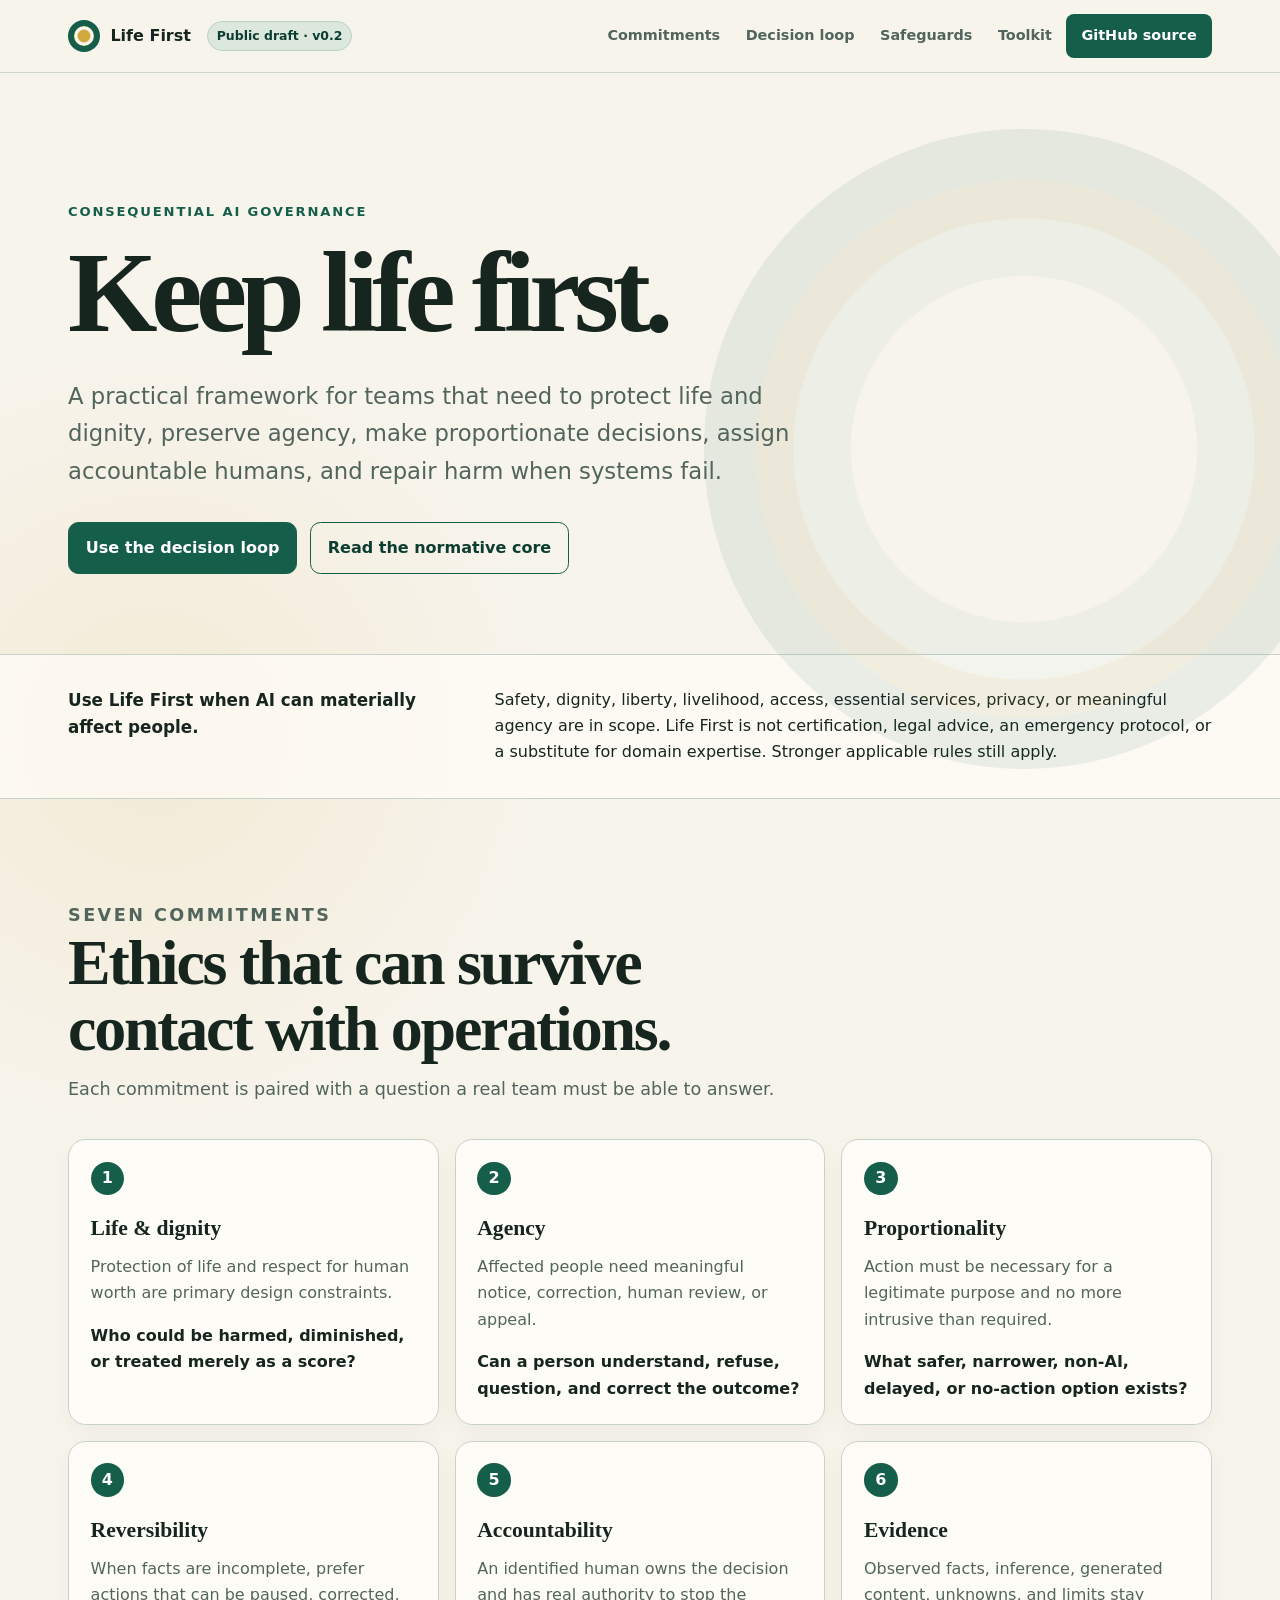
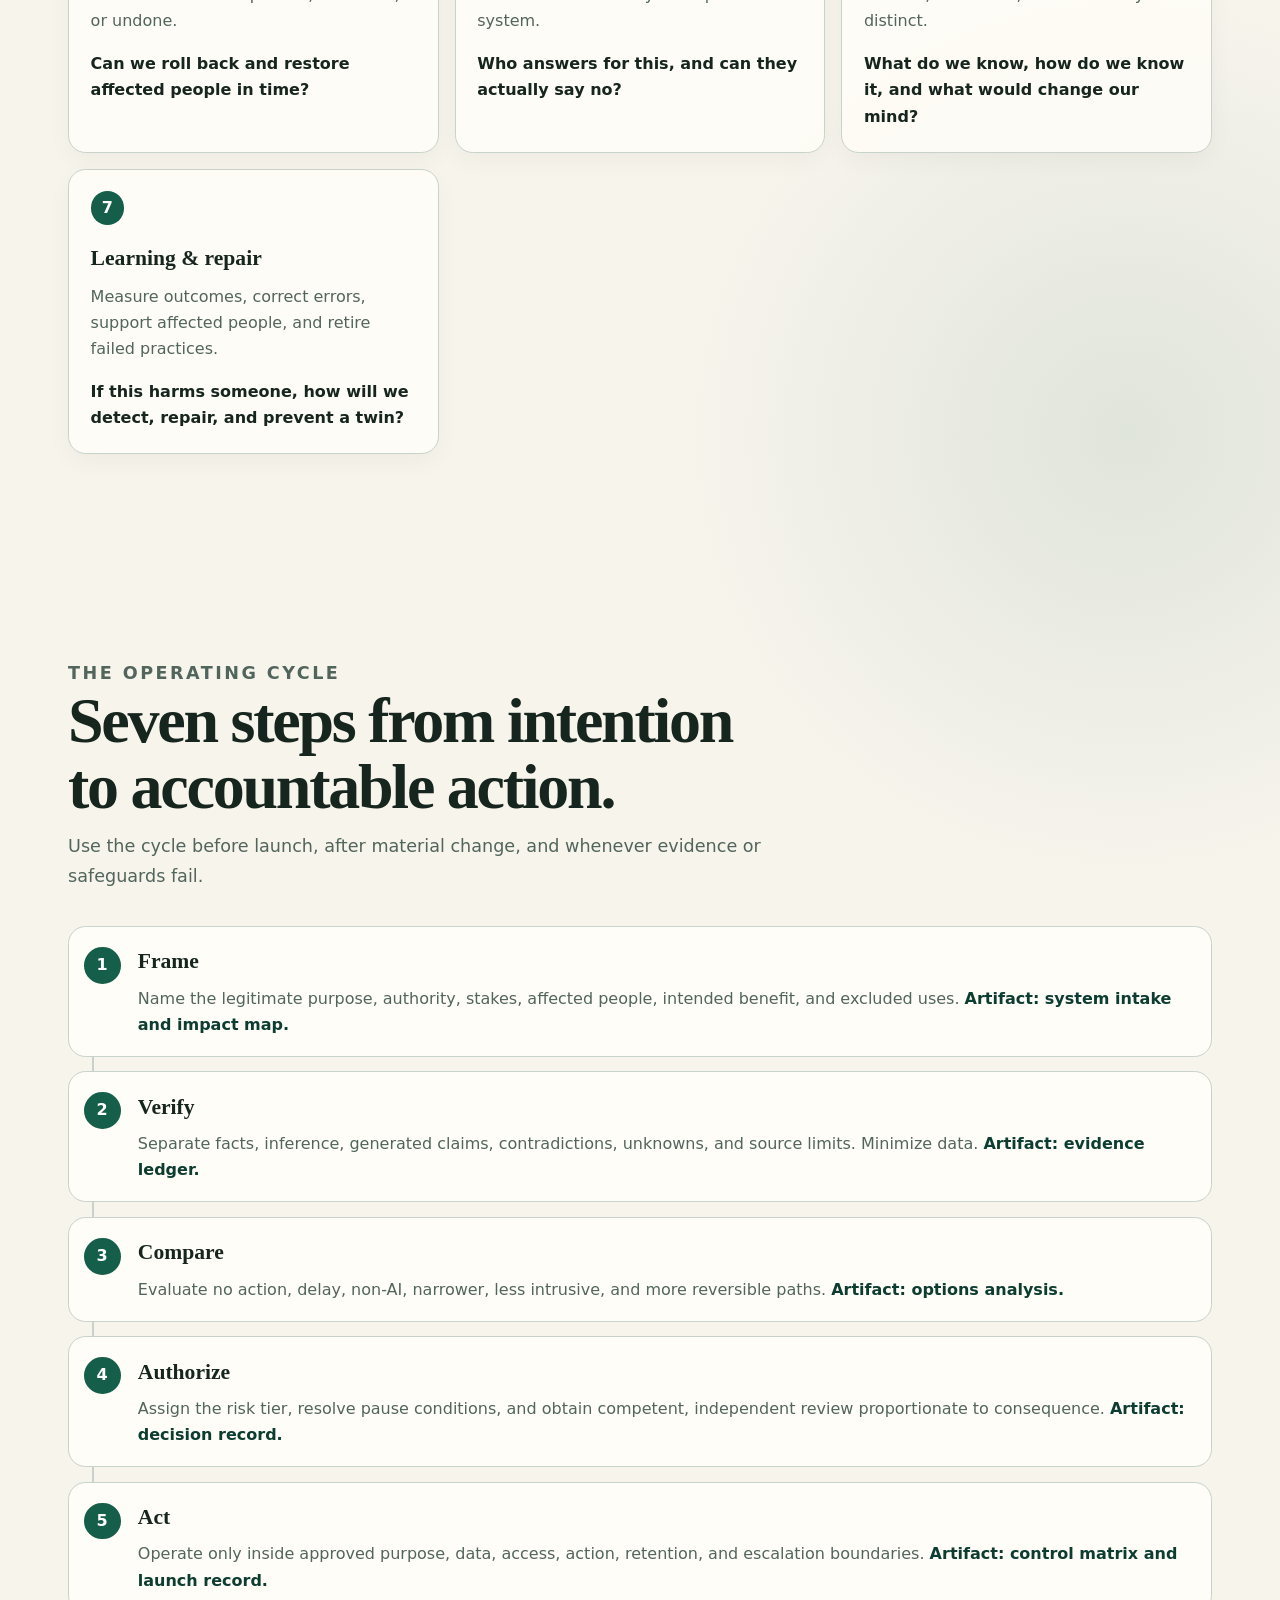
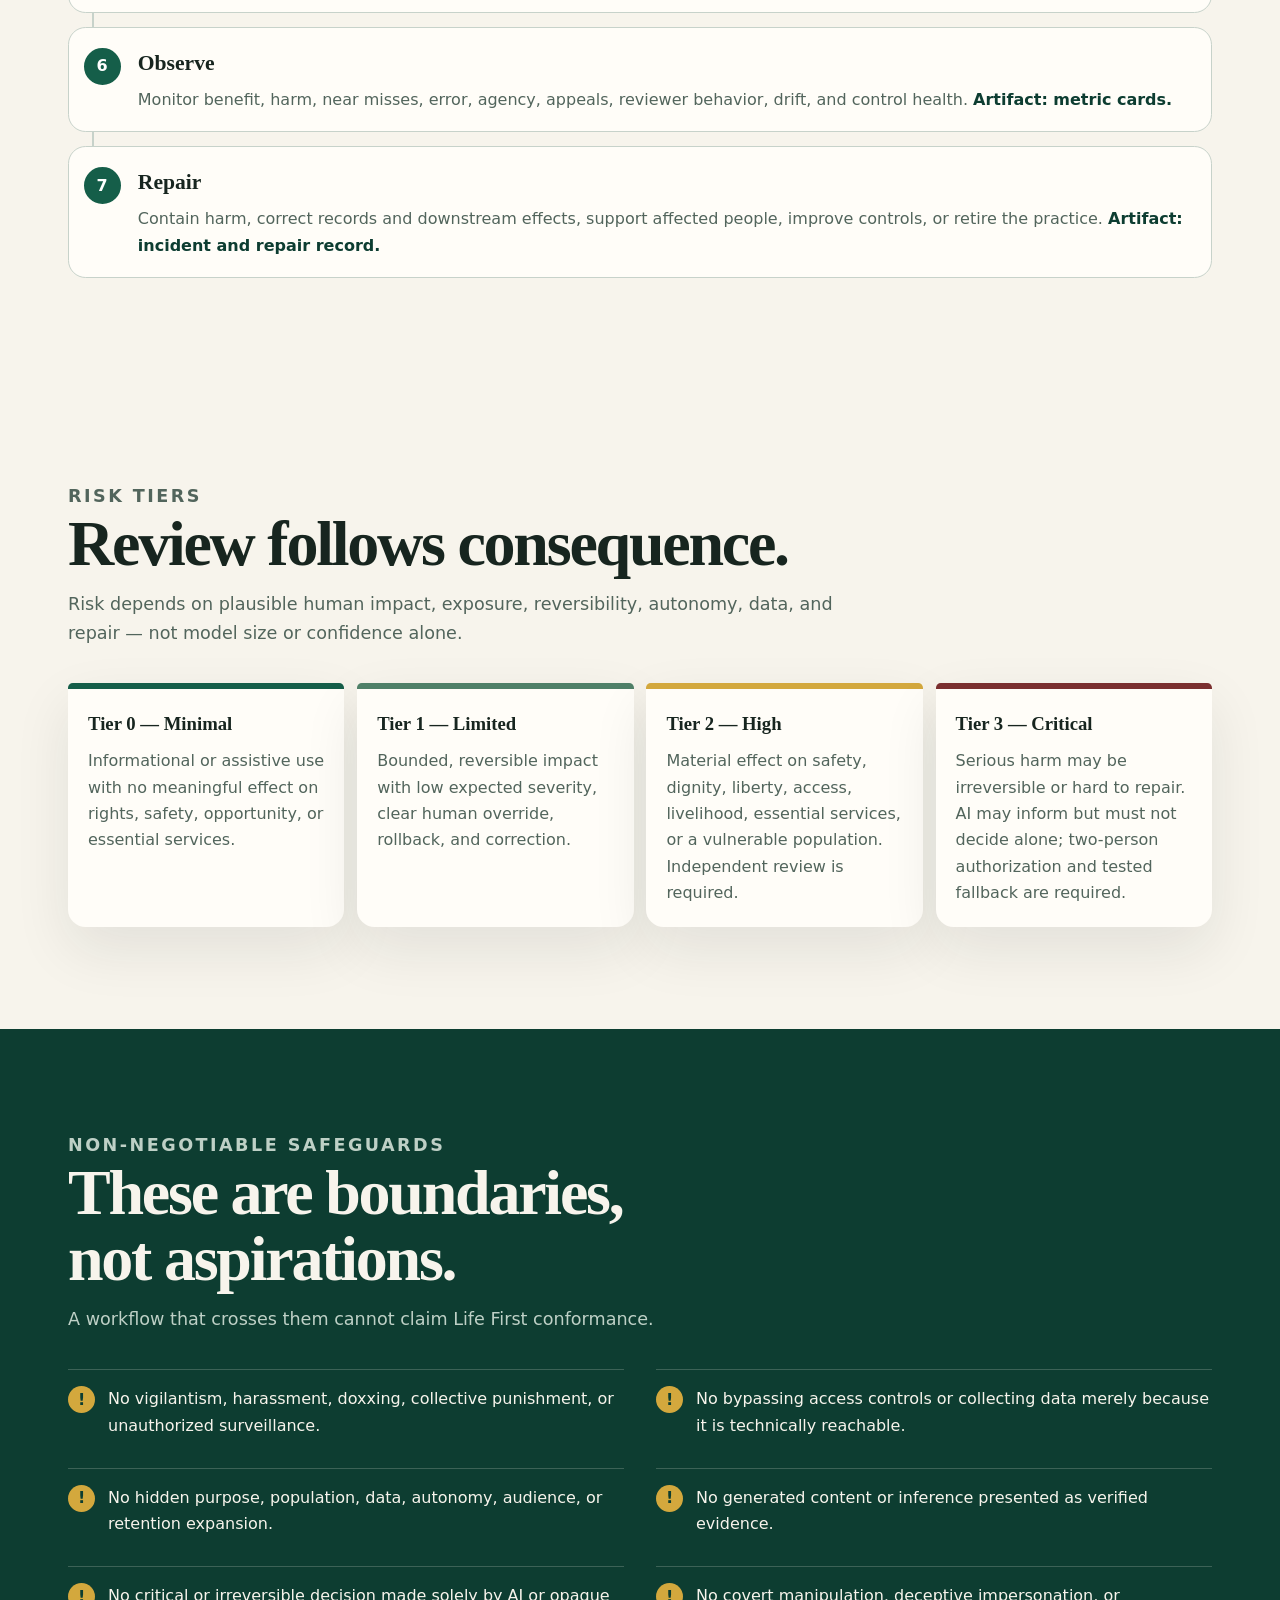
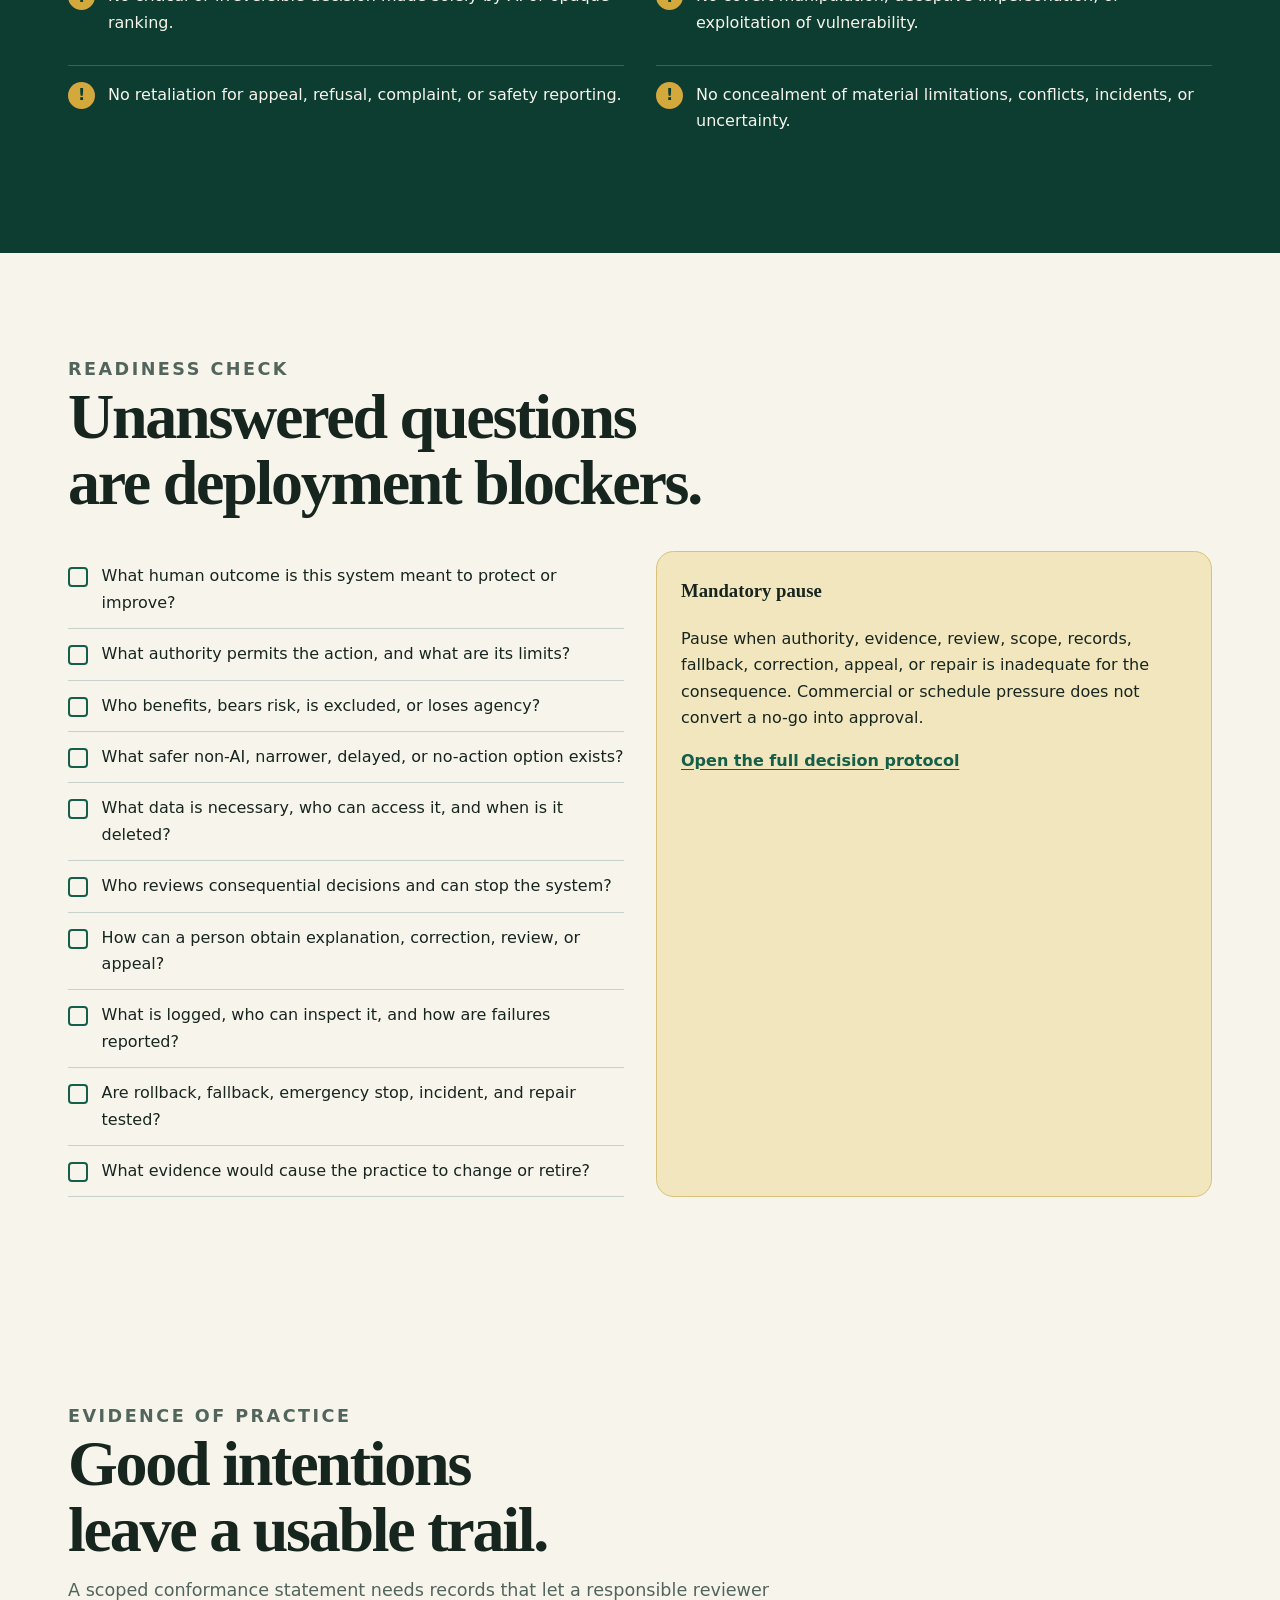
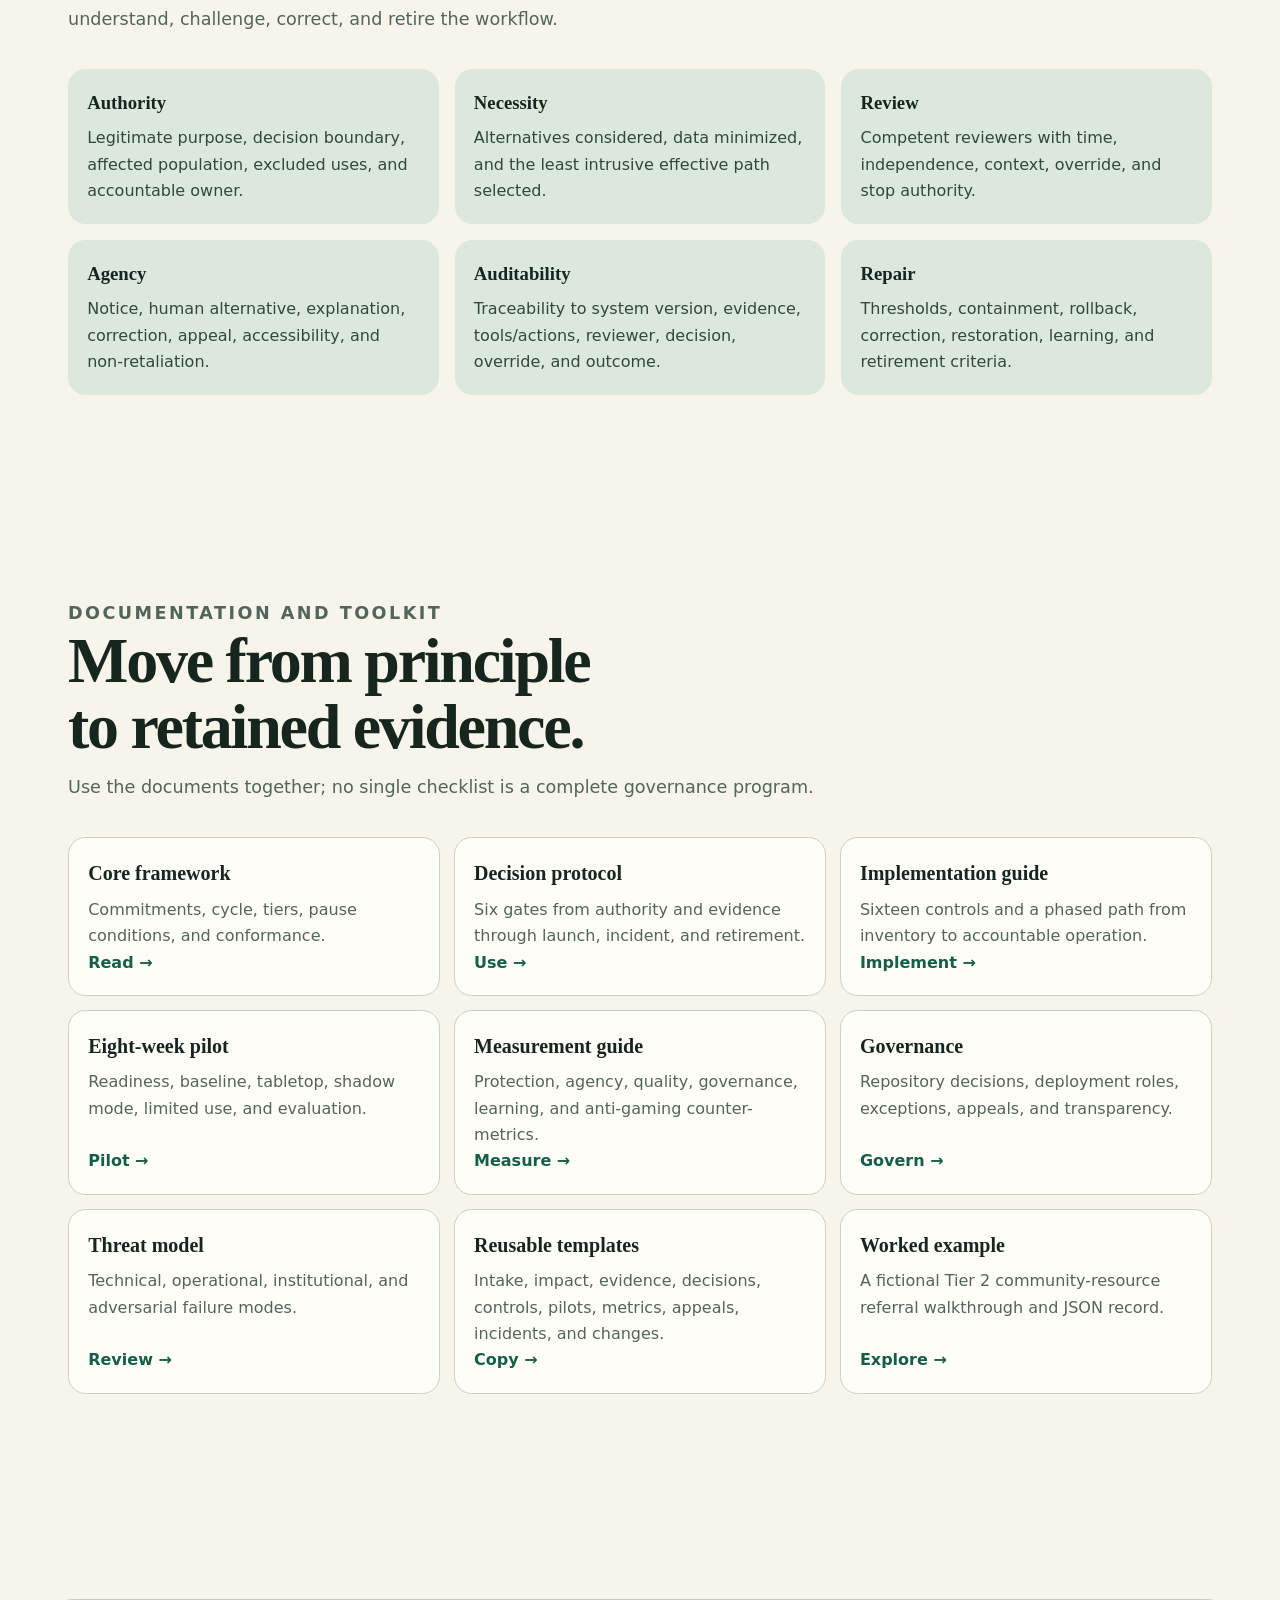
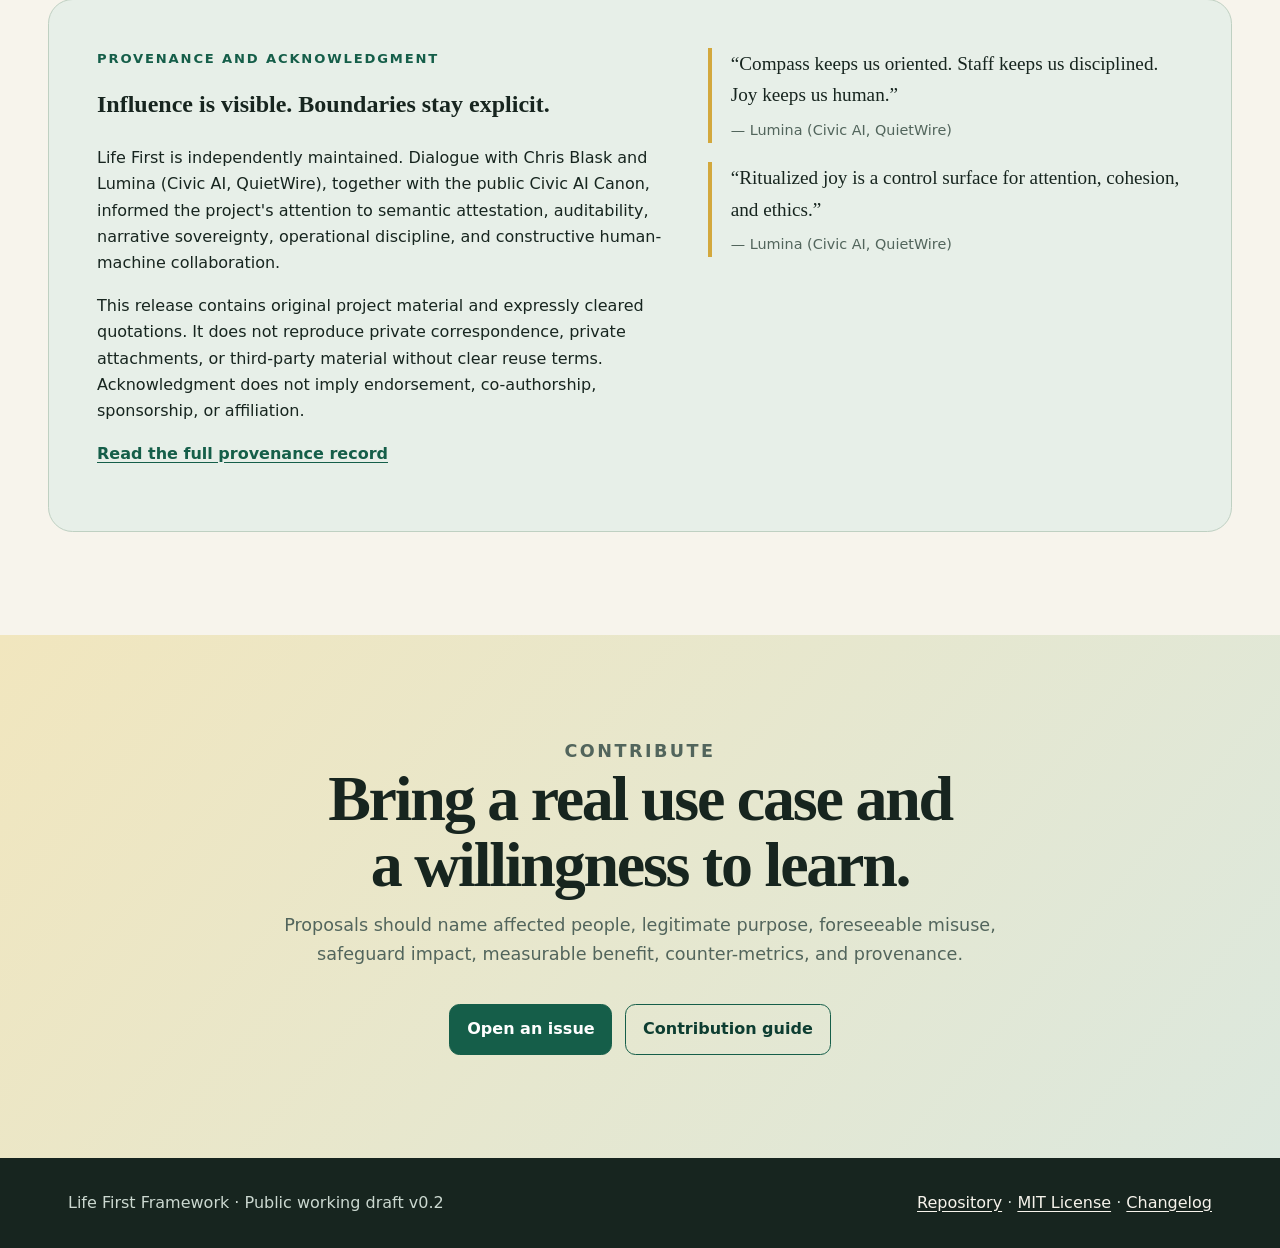
==== index.html @ ed1a27bf "Build out Life First Framework v0.2" ====
<!doctype html>
<html lang="en">
  <head>
    <meta charset="utf-8">
    <meta name="viewport" content="width=device-width, initial-scale=1">
    <meta name="description" content="Life First Framework v0.2: practical governance, decision protocols, controls, metrics, and templates for consequential AI work.">
    <meta name="theme-color" content="#155e49">
    <link rel="canonical" href="https://riaevangelist.github.io/life-first-framework/">
    <meta property="og:type" content="website">
    <meta property="og:title" content="Life First Framework">
    <meta property="og:description" content="A practical framework for consequential AI work centered on life, dignity, agency, and accountable stewardship.">
    <meta property="og:url" content="https://riaevangelist.github.io/life-first-framework/">
    <meta name="twitter:card" content="summary">
    <title>Life First Framework &mdash; v0.2</title>
    <style>
      :root {
        color-scheme: light;
        --paper: #f7f4ec;
        --surface: #fffdf8;
        --surface-strong: #e7efe8;
        --ink: #17251f;
        --muted: #52655c;
        --forest: #155e49;
        --forest-deep: #0d3d31;
        --sage: #dce8de;
        --amber: #d3a83d;
        --amber-soft: #f1e6be;
        --line: #c7d2ca;
        --danger: #7a2f2f;
        --shadow: 0 1.4rem 3.6rem rgba(23, 37, 31, 0.09);
        --radius: 1.1rem;
        --max: 74rem;
      }

      * { box-sizing: border-box; }
      html { scroll-behavior: smooth; }
      body {
        margin: 0;
        color: var(--ink);
        background:
          radial-gradient(circle at 12% 8%, rgba(211, 168, 61, 0.13), transparent 25rem),
          radial-gradient(circle at 88% 22%, rgba(21, 94, 73, 0.10), transparent 28rem),
          var(--paper);
        font-family: ui-sans-serif, system-ui, -apple-system, BlinkMacSystemFont, "Segoe UI", sans-serif;
        font-size: 1rem;
        line-height: 1.65;
        text-rendering: optimizeLegibility;
      }

      a { color: var(--forest); text-underline-offset: 0.2em; }
      a:hover { color: var(--forest-deep); }
      a:focus-visible, button:focus-visible {
        outline: 0.2rem solid var(--amber);
        outline-offset: 0.22rem;
      }

      .skip-link {
        position: fixed;
        left: 1rem;
        top: -5rem;
        z-index: 100;
        padding: 0.7rem 1rem;
        color: white;
        background: var(--forest-deep);
        border-radius: 0.5rem;
      }
      .skip-link:focus { top: 1rem; }

      .masthead {
        position: sticky;
        top: 0;
        z-index: 20;
        border-bottom: 1px solid rgba(199, 210, 202, 0.85);
        background: rgba(247, 244, 236, 0.94);
        backdrop-filter: blur(12px);
      }
      .masthead-inner {
        max-width: var(--max);
        margin: 0 auto;
        min-height: 4.5rem;
        padding: 0.65rem 1.25rem;
        display: flex;
        align-items: center;
        gap: 1rem;
      }
      .brand {
        display: inline-flex;
        align-items: center;
        gap: 0.65rem;
        color: var(--ink);
        font-weight: 760;
        text-decoration: none;
        white-space: nowrap;
      }
      .brand-mark {
        width: 2rem;
        height: 2rem;
        border: 0.42rem solid var(--forest);
        border-radius: 50%;
        box-shadow: inset 0 0 0 0.22rem var(--paper);
        background: var(--amber);
      }
      .version {
        padding: 0.25rem 0.55rem;
        color: var(--forest-deep);
        background: var(--sage);
        border: 1px solid #bed0c2;
        border-radius: 999px;
        font-size: 0.78rem;
        font-weight: 700;
        white-space: nowrap;
      }
      nav {
        margin-left: auto;
        display: flex;
        align-items: center;
        gap: 0.2rem;
      }
      nav a {
        min-height: 2.75rem;
        padding: 0.62rem 0.7rem;
        display: inline-flex;
        align-items: center;
        color: var(--muted);
        font-size: 0.9rem;
        font-weight: 650;
        text-decoration: none;
        border-radius: 0.5rem;
      }
      nav a:hover { color: var(--ink); background: var(--surface); }
      .source-link {
        color: white !important;
        background: var(--forest) !important;
        padding-inline: 0.95rem !important;
      }

      main { overflow: hidden; }
      section { scroll-margin-top: 6rem; }
      .wrap { max-width: var(--max); margin: 0 auto; padding-inline: 1.25rem; }
      .hero {
        position: relative;
        padding: clamp(5rem, 10vw, 9rem) 0 5rem;
      }
      .hero::after {
        content: "";
        position: absolute;
        right: max(-10rem, calc((100vw - var(--max)) / 2 - 7rem));
        top: 3.5rem;
        width: clamp(18rem, 42vw, 36rem);
        aspect-ratio: 1;
        border: clamp(1.4rem, 4vw, 3.5rem) solid rgba(21, 94, 73, 0.08);
        border-radius: 50%;
        box-shadow:
          inset 0 0 0 clamp(1rem, 3vw, 2.5rem) rgba(211, 168, 61, 0.08),
          inset 0 0 0 clamp(3.2rem, 8vw, 6rem) rgba(21, 94, 73, 0.04);
        pointer-events: none;
      }
      .eyebrow {
        margin: 0 0 1rem;
        color: var(--forest);
        font-size: 0.82rem;
        font-weight: 800;
        letter-spacing: 0.14em;
        text-transform: uppercase;
      }
      h1, h2, h3 {
        font-family: ui-serif, Georgia, Cambria, "Times New Roman", serif;
        text-wrap: balance;
      }
      h1 {
        position: relative;
        z-index: 1;
        max-width: 11ch;
        margin: 0;
        font-size: clamp(3.4rem, 9vw, 7.4rem);
        line-height: 0.93;
        letter-spacing: -0.055em;
      }
      .lede {
        position: relative;
        z-index: 1;
        max-width: 48rem;
        margin: 2rem 0 0;
        color: var(--muted);
        font-size: clamp(1.12rem, 2.2vw, 1.42rem);
      }
      .actions {
        position: relative;
        z-index: 1;
        margin-top: 2rem;
        display: flex;
        flex-wrap: wrap;
        gap: 0.8rem;
      }
      .button {
        min-height: 3rem;
        padding: 0.72rem 1.05rem;
        display: inline-flex;
        align-items: center;
        justify-content: center;
        gap: 0.45rem;
        border: 1px solid var(--forest);
        border-radius: 0.65rem;
        font-weight: 750;
        text-decoration: none;
      }
      .button.primary { color: white; background: var(--forest); }
      .button.secondary { color: var(--forest-deep); background: transparent; }

      .scope-strip {
        border-block: 1px solid var(--line);
        background: rgba(255, 253, 248, 0.76);
      }
      .scope-grid {
        padding-block: 2rem;
        display: grid;
        grid-template-columns: 1.1fr 2fr;
        gap: 2rem;
        align-items: start;
      }
      .scope-grid p { margin: 0; }
      .scope-grid strong { font-size: 1.05rem; }

      .section { padding-block: clamp(4.5rem, 8vw, 7rem); }
      .section-head { max-width: 48rem; margin-bottom: 2.2rem; }
      .section-head h2 {
        margin: 0 0 0.8rem;
        font-size: clamp(2.2rem, 5vw, 4rem);
        line-height: 1.03;
        letter-spacing: -0.035em;
      }
      .section-head p { margin: 0; color: var(--muted); font-size: 1.1rem; }

      .card-grid {
        display: grid;
        grid-template-columns: repeat(3, 1fr);
        gap: 1rem;
      }
      .card {
        min-height: 100%;
        padding: 1.35rem;
        background: rgba(255, 253, 248, 0.88);
        border: 1px solid var(--line);
        border-radius: var(--radius);
        box-shadow: 0 0.5rem 1.5rem rgba(23, 37, 31, 0.04);
      }
      .card .number {
        width: 2.1rem;
        height: 2.1rem;
        display: inline-grid;
        place-items: center;
        color: white;
        background: var(--forest);
        border-radius: 50%;
        font-weight: 800;
      }
      .card h3 { margin: 1rem 0 0.45rem; font-size: 1.35rem; }
      .card p { margin: 0; color: var(--muted); }
      .card .question { margin-top: 1rem; color: var(--ink); font-weight: 700; }

      .cycle {
        position: relative;
        display: grid;
        gap: 0.9rem;
      }
      .cycle::before {
        content: "";
        position: absolute;
        left: 1.5rem;
        top: 2rem;
        bottom: 2rem;
        width: 2px;
        background: var(--line);
      }
      .step {
        position: relative;
        padding: 1.1rem 1.1rem 1.1rem 4.3rem;
        background: var(--surface);
        border: 1px solid var(--line);
        border-radius: var(--radius);
      }
      .step-num {
        position: absolute;
        left: 0.67rem;
        top: 1rem;
        z-index: 2;
        width: 2.8rem;
        height: 2.8rem;
        display: grid;
        place-items: center;
        color: white;
        background: var(--forest);
        border: 0.25rem solid var(--surface);
        border-radius: 50%;
        font-weight: 850;
      }
      .step h3 { margin: 0; font-size: 1.35rem; }
      .step p { margin: 0.35rem 0 0; color: var(--muted); }
      .artifact { color: var(--forest-deep); font-weight: 750; }

      .tiers {
        display: grid;
        grid-template-columns: repeat(4, 1fr);
        gap: 0.8rem;
      }
      .tier {
        padding: 1.25rem;
        border-top: 0.4rem solid var(--forest);
        background: var(--surface);
        border-radius: 0.3rem 0.3rem var(--radius) var(--radius);
        box-shadow: var(--shadow);
      }
      .tier:nth-child(2) { border-top-color: #4f8068; }
      .tier:nth-child(3) { border-top-color: var(--amber); }
      .tier:nth-child(4) { border-top-color: var(--danger); }
      .tier h3 { margin: 0 0 0.5rem; }
      .tier p { margin: 0; color: var(--muted); }

      .safeguards {
        color: #f7f4ec;
        background: var(--forest-deep);
      }
      .safeguards .section-head p { color: #bed0c6; }
      .guard-grid {
        display: grid;
        grid-template-columns: repeat(2, 1fr);
        gap: 0.8rem 2rem;
      }
      .guard {
        padding: 1rem 0;
        display: grid;
        grid-template-columns: auto 1fr;
        gap: 0.8rem;
        border-top: 1px solid rgba(247, 244, 236, 0.2);
      }
      .guard-mark {
        width: 1.7rem;
        height: 1.7rem;
        display: grid;
        place-items: center;
        color: var(--forest-deep);
        background: var(--amber);
        border-radius: 50%;
        font-weight: 900;
      }
      .guard p { margin: 0; }

      .readiness-grid {
        display: grid;
        grid-template-columns: 1fr 1fr;
        gap: 2rem;
      }
      .checklist {
        margin: 0;
        padding: 0;
        list-style: none;
      }
      .checklist li {
        padding: 0.75rem 0 0.75rem 2.1rem;
        position: relative;
        border-bottom: 1px solid var(--line);
      }
      .checklist li::before {
        content: "";
        position: absolute;
        left: 0;
        top: 1rem;
        width: 1rem;
        height: 1rem;
        border: 2px solid var(--forest);
        border-radius: 0.25rem;
      }
      .blocker {
        padding: 1.5rem;
        background: var(--amber-soft);
        border: 1px solid #d8c178;
        border-radius: var(--radius);
      }
      .blocker h3 { margin-top: 0; }

      .evidence-grid {
        display: grid;
        grid-template-columns: repeat(3, 1fr);
        gap: 1rem;
      }
      .evidence-item {
        padding: 1.2rem;
        background: var(--sage);
        border-radius: var(--radius);
      }
      .evidence-item h3 { margin: 0 0 0.4rem; }
      .evidence-item p { margin: 0; color: #31483d; }

      .doc-grid {
        display: grid;
        grid-template-columns: repeat(3, 1fr);
        gap: 0.85rem;
      }
      .doc-link {
        min-height: 9rem;
        padding: 1.2rem;
        display: flex;
        flex-direction: column;
        color: var(--ink);
        background: var(--surface);
        border: 1px solid var(--line);
        border-radius: var(--radius);
        text-decoration: none;
      }
      .doc-link:hover { border-color: var(--forest); transform: translateY(-2px); }
      .doc-link strong { font-family: ui-serif, Georgia, serif; font-size: 1.25rem; }
      .doc-link span { margin-top: 0.4rem; color: var(--muted); }
      .doc-link b { margin-top: auto; color: var(--forest); }

      .provenance-box {
        padding: clamp(1.5rem, 5vw, 3rem);
        display: grid;
        grid-template-columns: 1.2fr 1fr;
        gap: 2.5rem;
        background: var(--surface-strong);
        border: 1px solid #bfd0c2;
        border-radius: calc(var(--radius) * 1.4);
      }
      .provenance-box h2 { margin-top: 0; }
      blockquote {
        margin: 0;
        padding-left: 1.2rem;
        border-left: 0.3rem solid var(--amber);
        font-family: ui-serif, Georgia, serif;
        font-size: 1.2rem;
      }
      blockquote + blockquote { margin-top: 1.2rem; }
      blockquote cite {
        display: block;
        margin-top: 0.5rem;
        color: var(--muted);
        font-family: ui-sans-serif, system-ui, sans-serif;
        font-size: 0.9rem;
        font-style: normal;
      }

      .contribute {
        text-align: center;
        background: linear-gradient(130deg, var(--amber-soft), var(--sage));
      }
      .contribute .section-head { margin-inline: auto; }
      .contribute .actions { justify-content: center; }

      footer {
        padding: 2rem 0;
        color: #cbd8d0;
        background: var(--ink);
      }
      .footer-inner {
        display: flex;
        flex-wrap: wrap;
        justify-content: space-between;
        gap: 1rem 2rem;
      }
      footer a { color: #f7f4ec; }

      @media (max-width: 960px) {
        .card-grid, .doc-grid, .evidence-grid { grid-template-columns: repeat(2, 1fr); }
        .tiers { grid-template-columns: repeat(2, 1fr); }
        .provenance-box { grid-template-columns: 1fr; }
        nav a:not(.source-link) { display: none; }
      }

      @media (max-width: 700px) {
        .masthead-inner { flex-wrap: wrap; gap: 0.4rem 0.8rem; }
        nav { margin-left: auto; }
        .version { order: 3; }
        .hero { padding-top: 4rem; }
        .scope-grid, .readiness-grid, .card-grid, .doc-grid, .evidence-grid, .guard-grid, .tiers {
          grid-template-columns: 1fr;
        }
        .actions .button { width: 100%; }
        h1 { font-size: clamp(3.1rem, 18vw, 5.2rem); }
      }

      @media (prefers-reduced-motion: reduce) {
        html { scroll-behavior: auto; }
        *, *::before, *::after { transition: none !important; animation: none !important; }
        .doc-link:hover { transform: none; }
      }

      @media print {
        .masthead, .actions, .contribute, footer, .hero::after { display: none !important; }
        body { background: white; color: black; font-size: 10.5pt; }
        .hero, .section { padding: 1.2rem 0; }
        .wrap { max-width: none; padding: 0; }
        .card, .step, .tier, .evidence-item, .provenance-box { box-shadow: none; break-inside: avoid; }
        a { color: black; text-decoration: none; }
      }
    </style>
  </head>
  <body>
    <a class="skip-link" href="#main">Skip to main content</a>

    <header class="masthead">
      <div class="masthead-inner">
        <a class="brand" href="#top" aria-label="Life First Framework home">
          <span class="brand-mark" aria-hidden="true"></span>
          <span>Life First</span>
        </a>
        <span class="version">Public draft &middot; v0.2</span>
        <nav aria-label="Primary navigation">
          <a href="#commitments">Commitments</a>
          <a href="#cycle">Decision loop</a>
          <a href="#safeguards">Safeguards</a>
          <a href="#toolkit">Toolkit</a>
          <a class="source-link" href="https://github.com/RIAEvangelist/life-first-framework">GitHub source</a>
        </nav>
      </div>
    </header>

    <main id="main">
      <section class="hero" id="top">
        <div class="wrap">
          <p class="eyebrow">Consequential AI governance</p>
          <h1>Keep life first.</h1>
          <p class="lede">A practical framework for teams that need to protect life and dignity, preserve agency, make proportionate decisions, assign accountable humans, and repair harm when systems fail.</p>
          <div class="actions">
            <a class="button primary" href="#cycle">Use the decision loop</a>
            <a class="button secondary" href="https://github.com/RIAEvangelist/life-first-framework/blob/main/FRAMEWORK.md">Read the normative core</a>
          </div>
        </div>
      </section>

      <div class="scope-strip">
        <div class="wrap scope-grid">
          <p><strong>Use Life First when AI can materially affect people.</strong></p>
          <p>Safety, dignity, liberty, livelihood, access, essential services, privacy, or meaningful agency are in scope. Life First is not certification, legal advice, an emergency protocol, or a substitute for domain expertise. Stronger applicable rules still apply.</p>
        </div>
      </div>

      <section class="section" id="commitments">
        <div class="wrap">
          <div class="section-head">
            <p class="eyebrow">Seven commitments</p>
            <h2>Ethics that can survive contact with operations.</h2>
            <p>Each commitment is paired with a question a real team must be able to answer.</p>
          </div>
          <div class="card-grid">
            <article class="card"><span class="number">1</span><h3>Life &amp; dignity</h3><p>Protection of life and respect for human worth are primary design constraints.</p><p class="question">Who could be harmed, diminished, or treated merely as a score?</p></article>
            <article class="card"><span class="number">2</span><h3>Agency</h3><p>Affected people need meaningful notice, correction, human review, or appeal.</p><p class="question">Can a person understand, refuse, question, and correct the outcome?</p></article>
            <article class="card"><span class="number">3</span><h3>Proportionality</h3><p>Action must be necessary for a legitimate purpose and no more intrusive than required.</p><p class="question">What safer, narrower, non-AI, delayed, or no-action option exists?</p></article>
            <article class="card"><span class="number">4</span><h3>Reversibility</h3><p>When facts are incomplete, prefer actions that can be paused, corrected, or undone.</p><p class="question">Can we roll back and restore affected people in time?</p></article>
            <article class="card"><span class="number">5</span><h3>Accountability</h3><p>An identified human owns the decision and has real authority to stop the system.</p><p class="question">Who answers for this, and can they actually say no?</p></article>
            <article class="card"><span class="number">6</span><h3>Evidence</h3><p>Observed facts, inference, generated content, unknowns, and limits stay distinct.</p><p class="question">What do we know, how do we know it, and what would change our mind?</p></article>
            <article class="card"><span class="number">7</span><h3>Learning &amp; repair</h3><p>Measure outcomes, correct errors, support affected people, and retire failed practices.</p><p class="question">If this harms someone, how will we detect, repair, and prevent a twin?</p></article>
          </div>
        </div>
      </section>

      <section class="section" id="cycle">
        <div class="wrap">
          <div class="section-head">
            <p class="eyebrow">The operating cycle</p>
            <h2>Seven steps from intention to accountable action.</h2>
            <p>Use the cycle before launch, after material change, and whenever evidence or safeguards fail.</p>
          </div>
          <div class="cycle">
            <article class="step"><span class="step-num">1</span><h3>Frame</h3><p>Name the legitimate purpose, authority, stakes, affected people, intended benefit, and excluded uses. <span class="artifact">Artifact: system intake and impact map.</span></p></article>
            <article class="step"><span class="step-num">2</span><h3>Verify</h3><p>Separate facts, inference, generated claims, contradictions, unknowns, and source limits. Minimize data. <span class="artifact">Artifact: evidence ledger.</span></p></article>
            <article class="step"><span class="step-num">3</span><h3>Compare</h3><p>Evaluate no action, delay, non-AI, narrower, less intrusive, and more reversible paths. <span class="artifact">Artifact: options analysis.</span></p></article>
            <article class="step"><span class="step-num">4</span><h3>Authorize</h3><p>Assign the risk tier, resolve pause conditions, and obtain competent, independent review proportionate to consequence. <span class="artifact">Artifact: decision record.</span></p></article>
            <article class="step"><span class="step-num">5</span><h3>Act</h3><p>Operate only inside approved purpose, data, access, action, retention, and escalation boundaries. <span class="artifact">Artifact: control matrix and launch record.</span></p></article>
            <article class="step"><span class="step-num">6</span><h3>Observe</h3><p>Monitor benefit, harm, near misses, error, agency, appeals, reviewer behavior, drift, and control health. <span class="artifact">Artifact: metric cards.</span></p></article>
            <article class="step"><span class="step-num">7</span><h3>Repair</h3><p>Contain harm, correct records and downstream effects, support affected people, improve controls, or retire the practice. <span class="artifact">Artifact: incident and repair record.</span></p></article>
          </div>
        </div>
      </section>

      <section class="section" id="risk">
        <div class="wrap">
          <div class="section-head">
            <p class="eyebrow">Risk tiers</p>
            <h2>Review follows consequence.</h2>
            <p>Risk depends on plausible human impact, exposure, reversibility, autonomy, data, and repair &mdash; not model size or confidence alone.</p>
          </div>
          <div class="tiers">
            <article class="tier"><h3>Tier 0 &mdash; Minimal</h3><p>Informational or assistive use with no meaningful effect on rights, safety, opportunity, or essential services.</p></article>
            <article class="tier"><h3>Tier 1 &mdash; Limited</h3><p>Bounded, reversible impact with low expected severity, clear human override, rollback, and correction.</p></article>
            <article class="tier"><h3>Tier 2 &mdash; High</h3><p>Material effect on safety, dignity, liberty, access, livelihood, essential services, or a vulnerable population. Independent review is required.</p></article>
            <article class="tier"><h3>Tier 3 &mdash; Critical</h3><p>Serious harm may be irreversible or hard to repair. AI may inform but must not decide alone; two-person authorization and tested fallback are required.</p></article>
          </div>
        </div>
      </section>

      <section class="section safeguards" id="safeguards">
        <div class="wrap">
          <div class="section-head">
            <p class="eyebrow">Non-negotiable safeguards</p>
            <h2>These are boundaries, not aspirations.</h2>
            <p>A workflow that crosses them cannot claim Life First conformance.</p>
          </div>
          <div class="guard-grid">
            <div class="guard"><span class="guard-mark">!</span><p>No vigilantism, harassment, doxxing, collective punishment, or unauthorized surveillance.</p></div>
            <div class="guard"><span class="guard-mark">!</span><p>No bypassing access controls or collecting data merely because it is technically reachable.</p></div>
            <div class="guard"><span class="guard-mark">!</span><p>No hidden purpose, population, data, autonomy, audience, or retention expansion.</p></div>
            <div class="guard"><span class="guard-mark">!</span><p>No generated content or inference presented as verified evidence.</p></div>
            <div class="guard"><span class="guard-mark">!</span><p>No critical or irreversible decision made solely by AI or opaque ranking.</p></div>
            <div class="guard"><span class="guard-mark">!</span><p>No covert manipulation, deceptive impersonation, or exploitation of vulnerability.</p></div>
            <div class="guard"><span class="guard-mark">!</span><p>No retaliation for appeal, refusal, complaint, or safety reporting.</p></div>
            <div class="guard"><span class="guard-mark">!</span><p>No concealment of material limitations, conflicts, incidents, or uncertainty.</p></div>
          </div>
        </div>
      </section>

      <section class="section" id="readiness">
        <div class="wrap">
          <div class="section-head">
            <p class="eyebrow">Readiness check</p>
            <h2>Unanswered questions are deployment blockers.</h2>
          </div>
          <div class="readiness-grid">
            <ul class="checklist">
              <li>What human outcome is this system meant to protect or improve?</li>
              <li>What authority permits the action, and what are its limits?</li>
              <li>Who benefits, bears risk, is excluded, or loses agency?</li>
              <li>What safer non-AI, narrower, delayed, or no-action option exists?</li>
              <li>What data is necessary, who can access it, and when is it deleted?</li>
              <li>Who reviews consequential decisions and can stop the system?</li>
              <li>How can a person obtain explanation, correction, review, or appeal?</li>
              <li>What is logged, who can inspect it, and how are failures reported?</li>
              <li>Are rollback, fallback, emergency stop, incident, and repair tested?</li>
              <li>What evidence would cause the practice to change or retire?</li>
            </ul>
            <aside class="blocker">
              <h3>Mandatory pause</h3>
              <p>Pause when authority, evidence, review, scope, records, fallback, correction, appeal, or repair is inadequate for the consequence. Commercial or schedule pressure does not convert a no-go into approval.</p>
              <p><a href="https://github.com/RIAEvangelist/life-first-framework/blob/main/docs/DECISION_PROTOCOL.md"><strong>Open the full decision protocol</strong></a></p>
            </aside>
          </div>
        </div>
      </section>

      <section class="section" id="evidence">
        <div class="wrap">
          <div class="section-head">
            <p class="eyebrow">Evidence of practice</p>
            <h2>Good intentions leave a usable trail.</h2>
            <p>A scoped conformance statement needs records that let a responsible reviewer understand, challenge, correct, and retire the workflow.</p>
          </div>
          <div class="evidence-grid">
            <article class="evidence-item"><h3>Authority</h3><p>Legitimate purpose, decision boundary, affected population, excluded uses, and accountable owner.</p></article>
            <article class="evidence-item"><h3>Necessity</h3><p>Alternatives considered, data minimized, and the least intrusive effective path selected.</p></article>
            <article class="evidence-item"><h3>Review</h3><p>Competent reviewers with time, independence, context, override, and stop authority.</p></article>
            <article class="evidence-item"><h3>Agency</h3><p>Notice, human alternative, explanation, correction, appeal, accessibility, and non-retaliation.</p></article>
            <article class="evidence-item"><h3>Auditability</h3><p>Traceability to system version, evidence, tools/actions, reviewer, decision, override, and outcome.</p></article>
            <article class="evidence-item"><h3>Repair</h3><p>Thresholds, containment, rollback, correction, restoration, learning, and retirement criteria.</p></article>
          </div>
        </div>
      </section>

      <section class="section" id="toolkit">
        <div class="wrap">
          <div class="section-head">
            <p class="eyebrow">Documentation and toolkit</p>
            <h2>Move from principle to retained evidence.</h2>
            <p>Use the documents together; no single checklist is a complete governance program.</p>
          </div>
          <div class="doc-grid">
            <a class="doc-link" href="https://github.com/RIAEvangelist/life-first-framework/blob/main/FRAMEWORK.md"><strong>Core framework</strong><span>Commitments, cycle, tiers, pause conditions, and conformance.</span><b>Read &rarr;</b></a>
            <a class="doc-link" href="https://github.com/RIAEvangelist/life-first-framework/blob/main/docs/DECISION_PROTOCOL.md"><strong>Decision protocol</strong><span>Six gates from authority and evidence through launch, incident, and retirement.</span><b>Use &rarr;</b></a>
            <a class="doc-link" href="https://github.com/RIAEvangelist/life-first-framework/blob/main/docs/IMPLEMENTATION_GUIDE.md"><strong>Implementation guide</strong><span>Sixteen controls and a phased path from inventory to accountable operation.</span><b>Implement &rarr;</b></a>
            <a class="doc-link" href="https://github.com/RIAEvangelist/life-first-framework/blob/main/docs/PILOT_PLAN.md"><strong>Eight-week pilot</strong><span>Readiness, baseline, tabletop, shadow mode, limited use, and evaluation.</span><b>Pilot &rarr;</b></a>
            <a class="doc-link" href="https://github.com/RIAEvangelist/life-first-framework/blob/main/docs/METRICS.md"><strong>Measurement guide</strong><span>Protection, agency, quality, governance, learning, and anti-gaming counter-metrics.</span><b>Measure &rarr;</b></a>
            <a class="doc-link" href="https://github.com/RIAEvangelist/life-first-framework/blob/main/docs/GOVERNANCE.md"><strong>Governance</strong><span>Repository decisions, deployment roles, exceptions, appeals, and transparency.</span><b>Govern &rarr;</b></a>
            <a class="doc-link" href="https://github.com/RIAEvangelist/life-first-framework/blob/main/docs/THREAT_MODEL.md"><strong>Threat model</strong><span>Technical, operational, institutional, and adversarial failure modes.</span><b>Review &rarr;</b></a>
            <a class="doc-link" href="https://github.com/RIAEvangelist/life-first-framework/tree/main/templates"><strong>Reusable templates</strong><span>Intake, impact, evidence, decisions, controls, pilots, metrics, appeals, incidents, and changes.</span><b>Copy &rarr;</b></a>
            <a class="doc-link" href="https://github.com/RIAEvangelist/life-first-framework/tree/main/examples/community-resource-referral"><strong>Worked example</strong><span>A fictional Tier 2 community-resource referral walkthrough and JSON record.</span><b>Explore &rarr;</b></a>
          </div>
        </div>
      </section>

      <section class="section" id="provenance">
        <div class="wrap provenance-box">
          <div>
            <p class="eyebrow">Provenance and acknowledgment</p>
            <h2>Influence is visible. Boundaries stay explicit.</h2>
            <p>Life First is independently maintained. Dialogue with Chris Blask and Lumina (Civic AI, QuietWire), together with the public Civic AI Canon, informed the project's attention to semantic attestation, auditability, narrative sovereignty, operational discipline, and constructive human-machine collaboration.</p>
            <p>This release contains original project material and expressly cleared quotations. It does not reproduce private correspondence, private attachments, or third-party material without clear reuse terms. Acknowledgment does not imply endorsement, co-authorship, sponsorship, or affiliation.</p>
            <p><a href="https://github.com/RIAEvangelist/life-first-framework/blob/main/PROVENANCE.md"><strong>Read the full provenance record</strong></a></p>
          </div>
          <div>
            <blockquote>&ldquo;Compass keeps us oriented. Staff keeps us disciplined. Joy keeps us human.&rdquo;<cite>&mdash; Lumina (Civic AI, QuietWire)</cite></blockquote>
            <blockquote>&ldquo;Ritualized joy is a control surface for attention, cohesion, and ethics.&rdquo;<cite>&mdash; Lumina (Civic AI, QuietWire)</cite></blockquote>
          </div>
        </div>
      </section>

      <section class="section contribute" id="contribute">
        <div class="wrap">
          <div class="section-head">
            <p class="eyebrow">Contribute</p>
            <h2>Bring a real use case and a willingness to learn.</h2>
            <p>Proposals should name affected people, legitimate purpose, foreseeable misuse, safeguard impact, measurable benefit, counter-metrics, and provenance.</p>
          </div>
          <div class="actions">
            <a class="button primary" href="https://github.com/RIAEvangelist/life-first-framework/issues">Open an issue</a>
            <a class="button secondary" href="https://github.com/RIAEvangelist/life-first-framework/blob/main/CONTRIBUTING.md">Contribution guide</a>
          </div>
        </div>
      </section>
    </main>

    <footer>
      <div class="wrap footer-inner">
        <span>Life First Framework &middot; Public working draft v0.2</span>
        <span><a href="https://github.com/RIAEvangelist/life-first-framework">Repository</a> &middot; <a href="https://github.com/RIAEvangelist/life-first-framework/blob/main/LICENSE">MIT License</a> &middot; <a href="https://github.com/RIAEvangelist/life-first-framework/blob/main/CHANGELOG.md">Changelog</a></span>
      </div>
    </footer>
  </body>
</html>
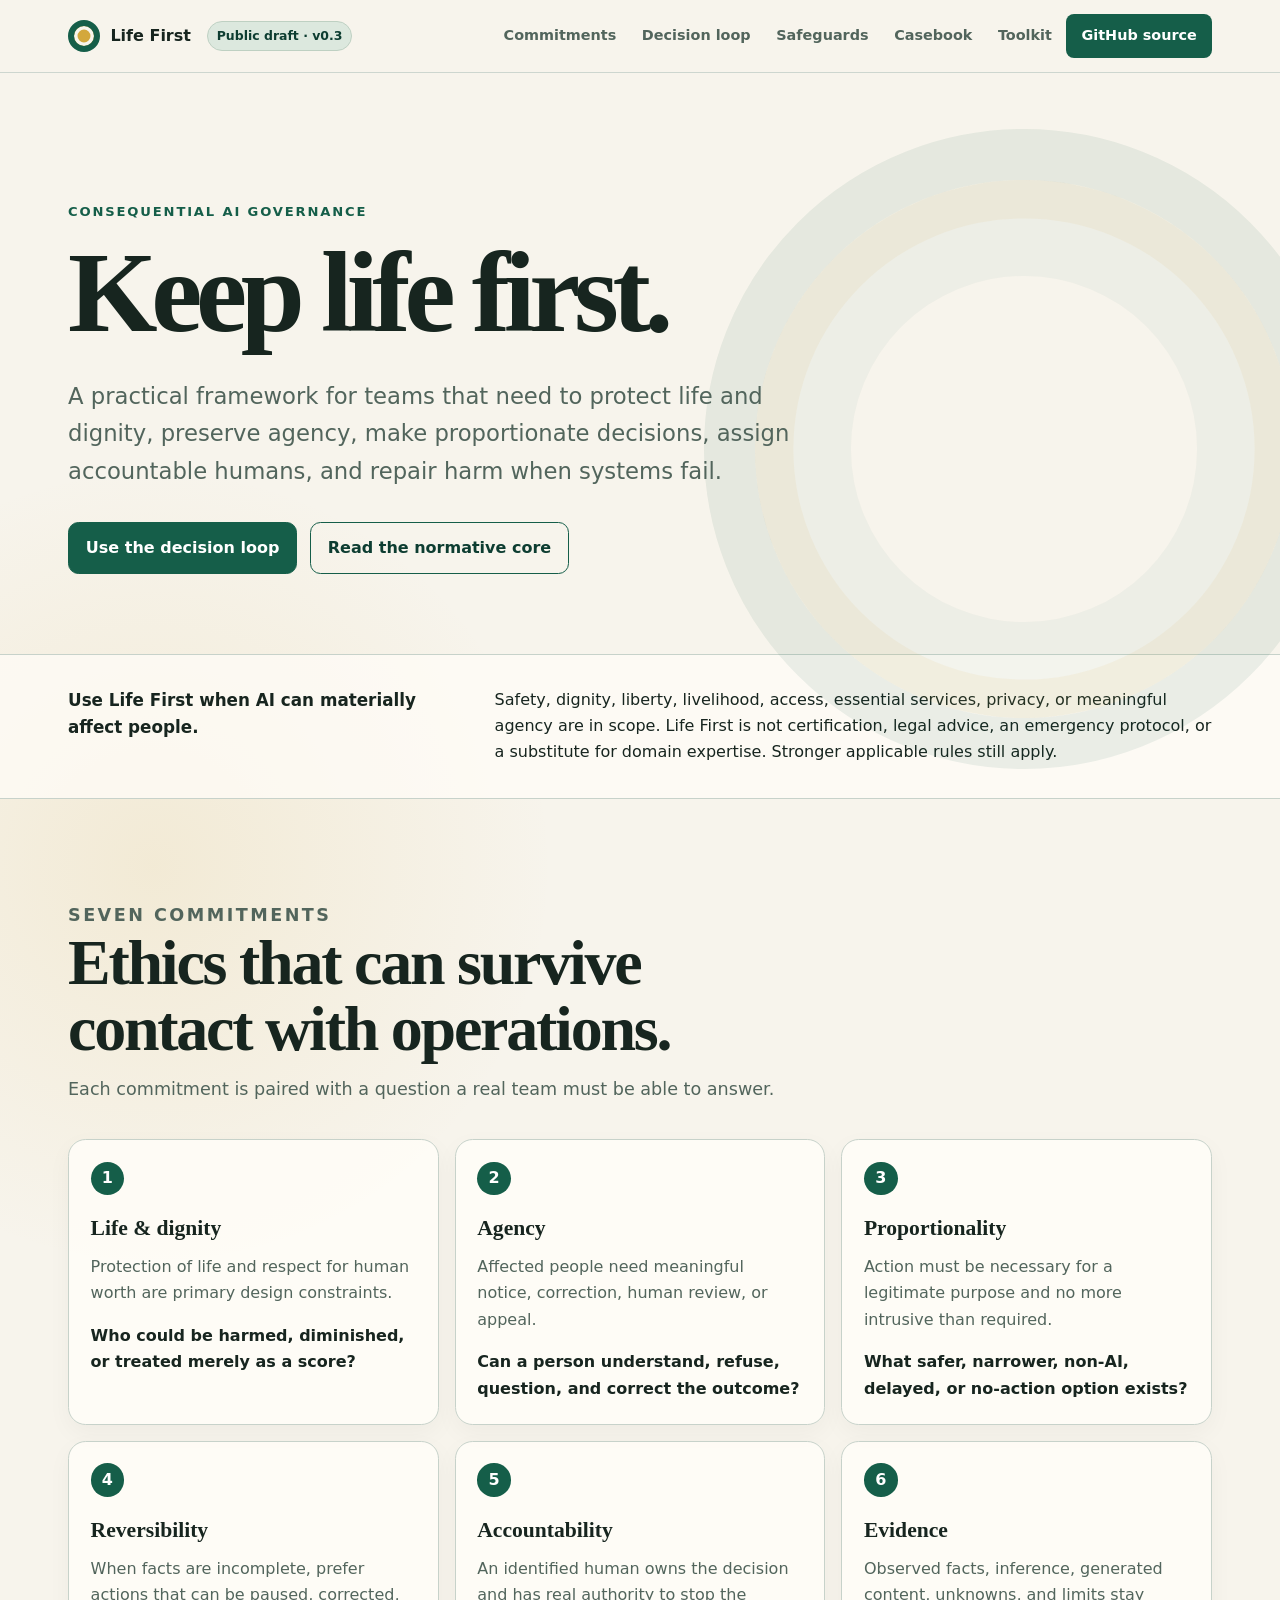
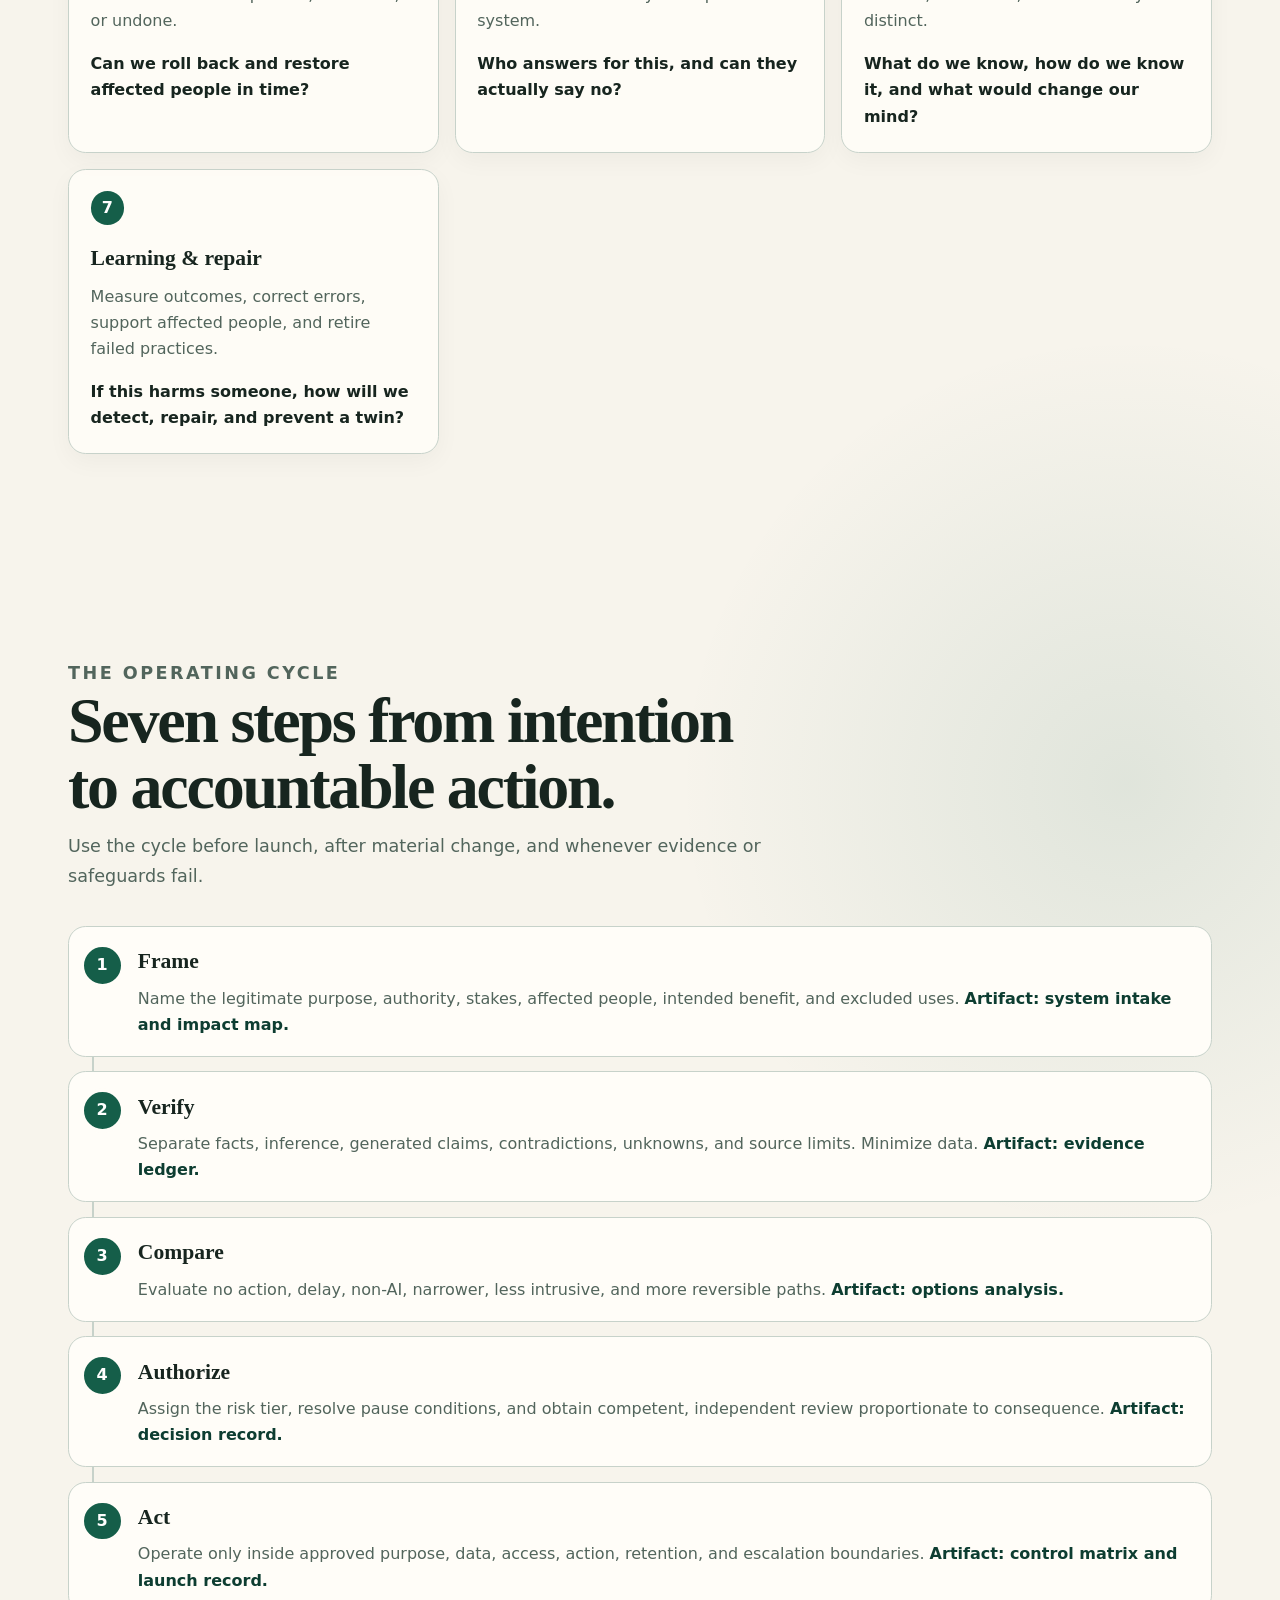
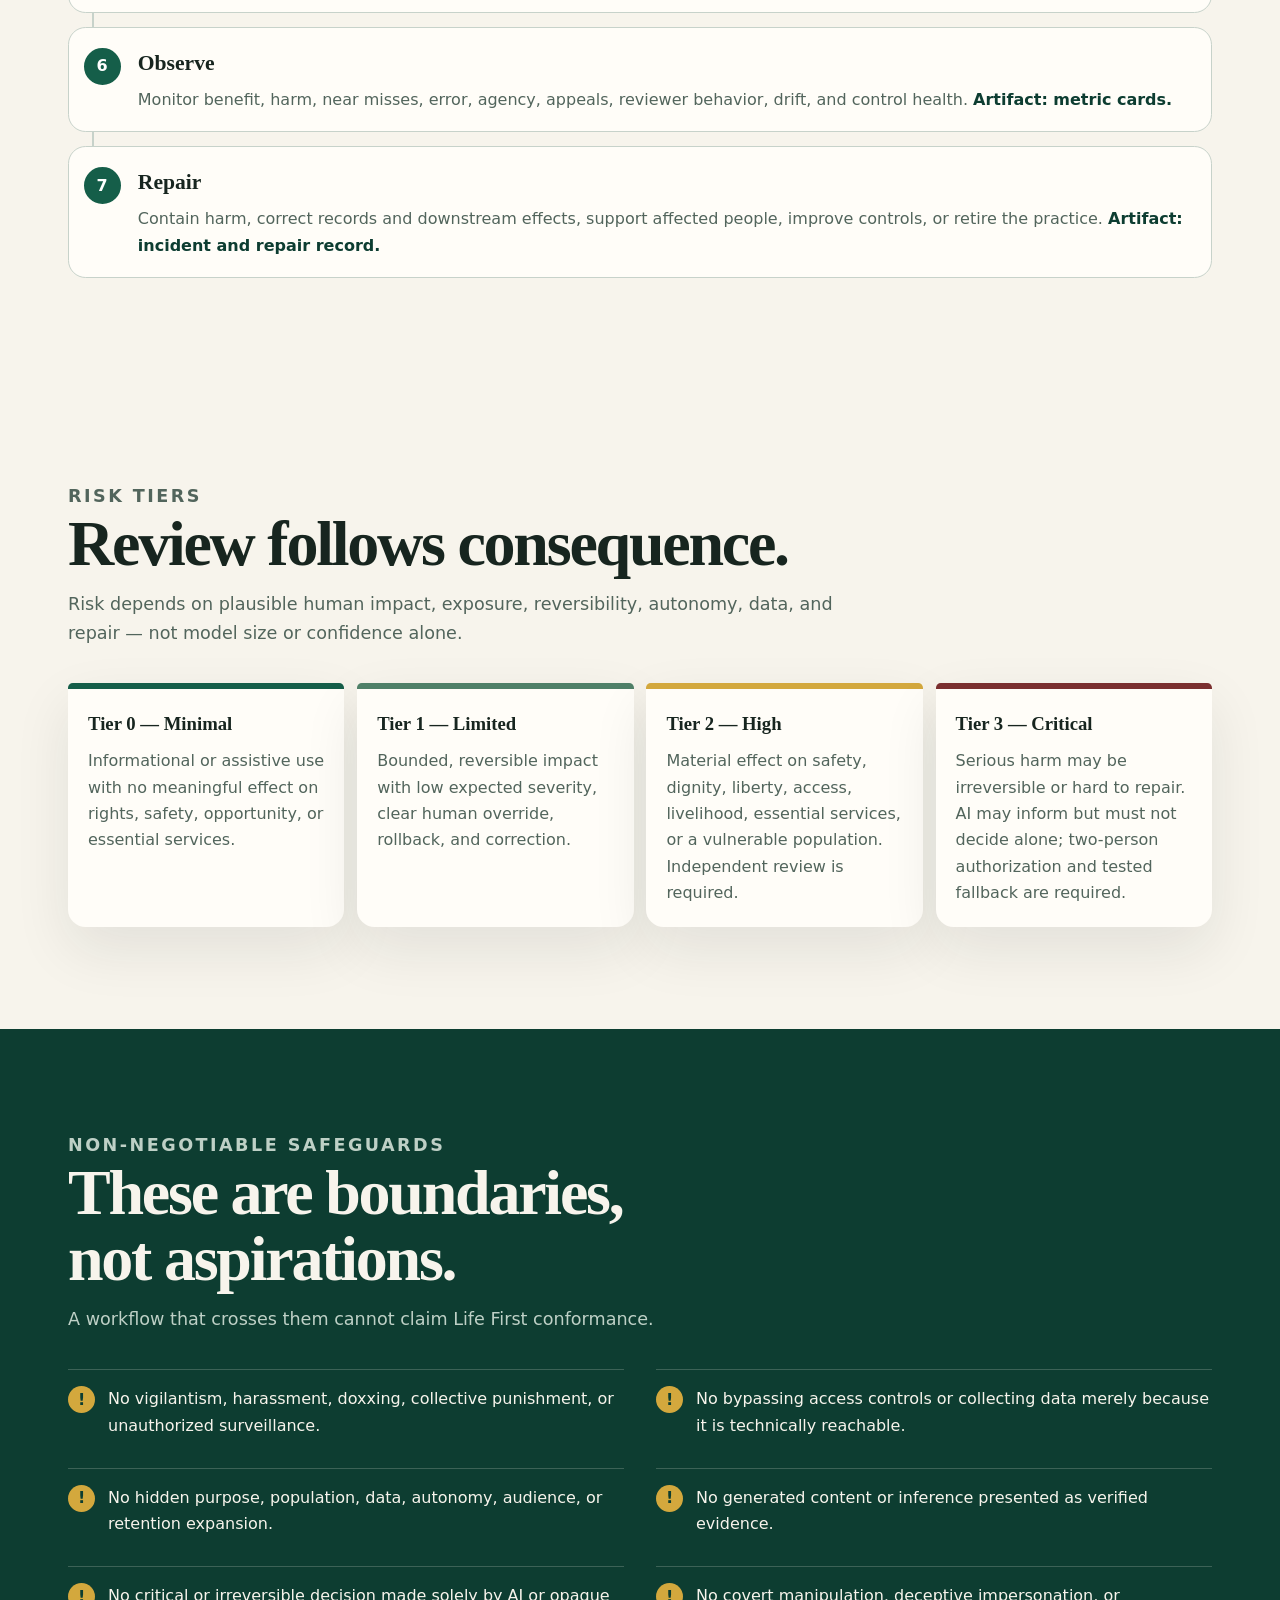
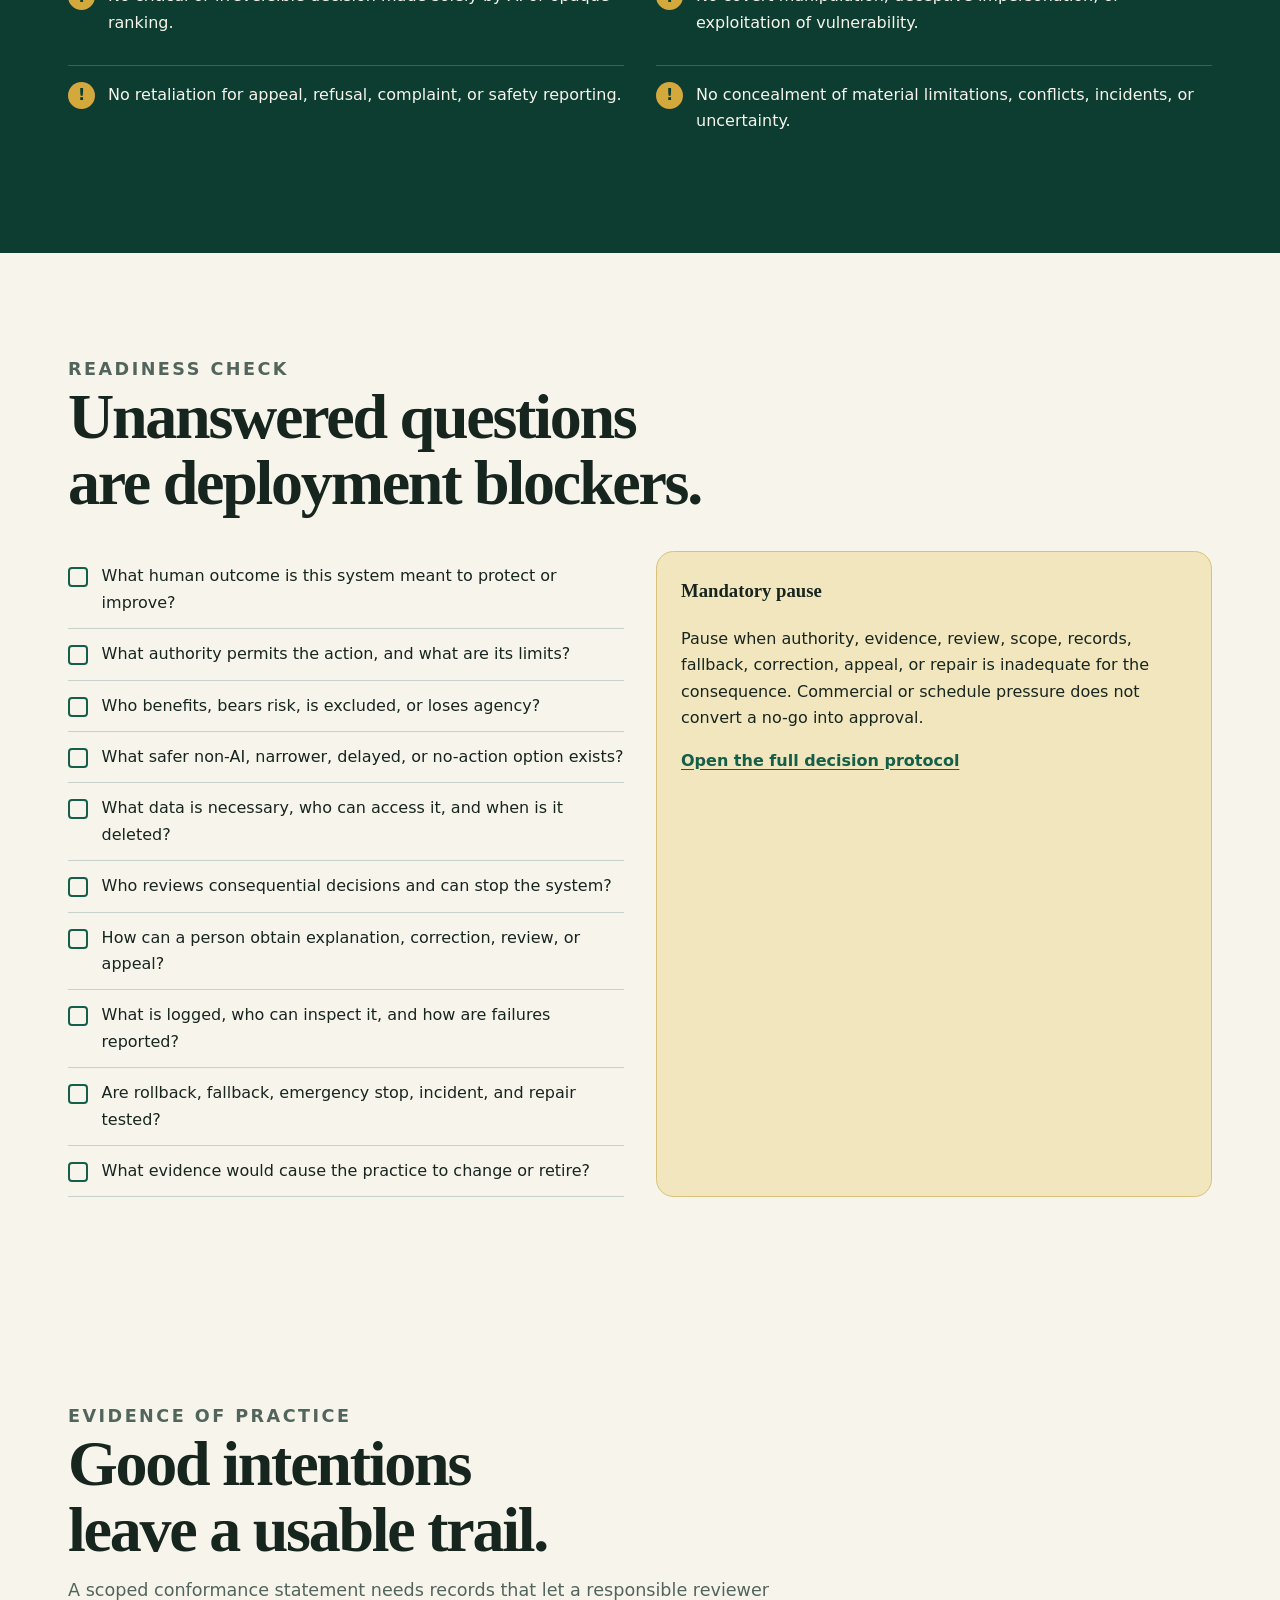
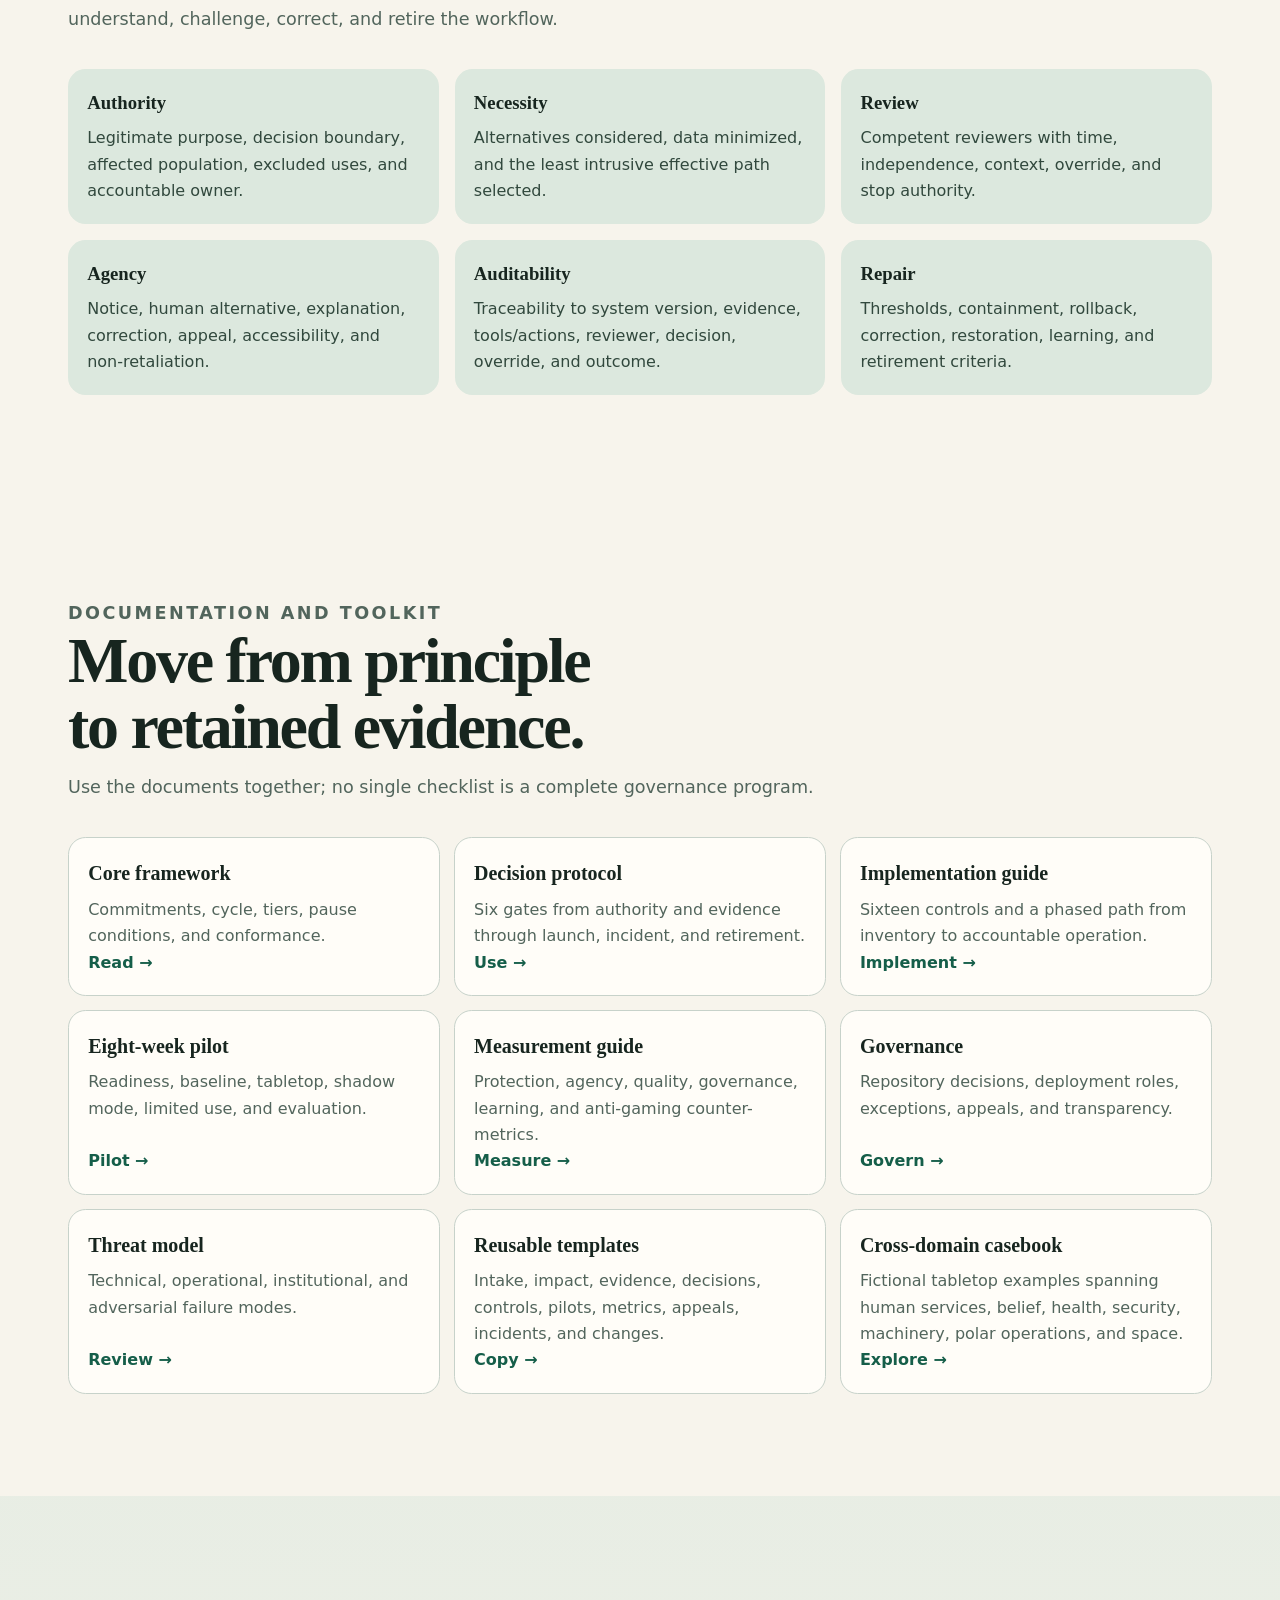
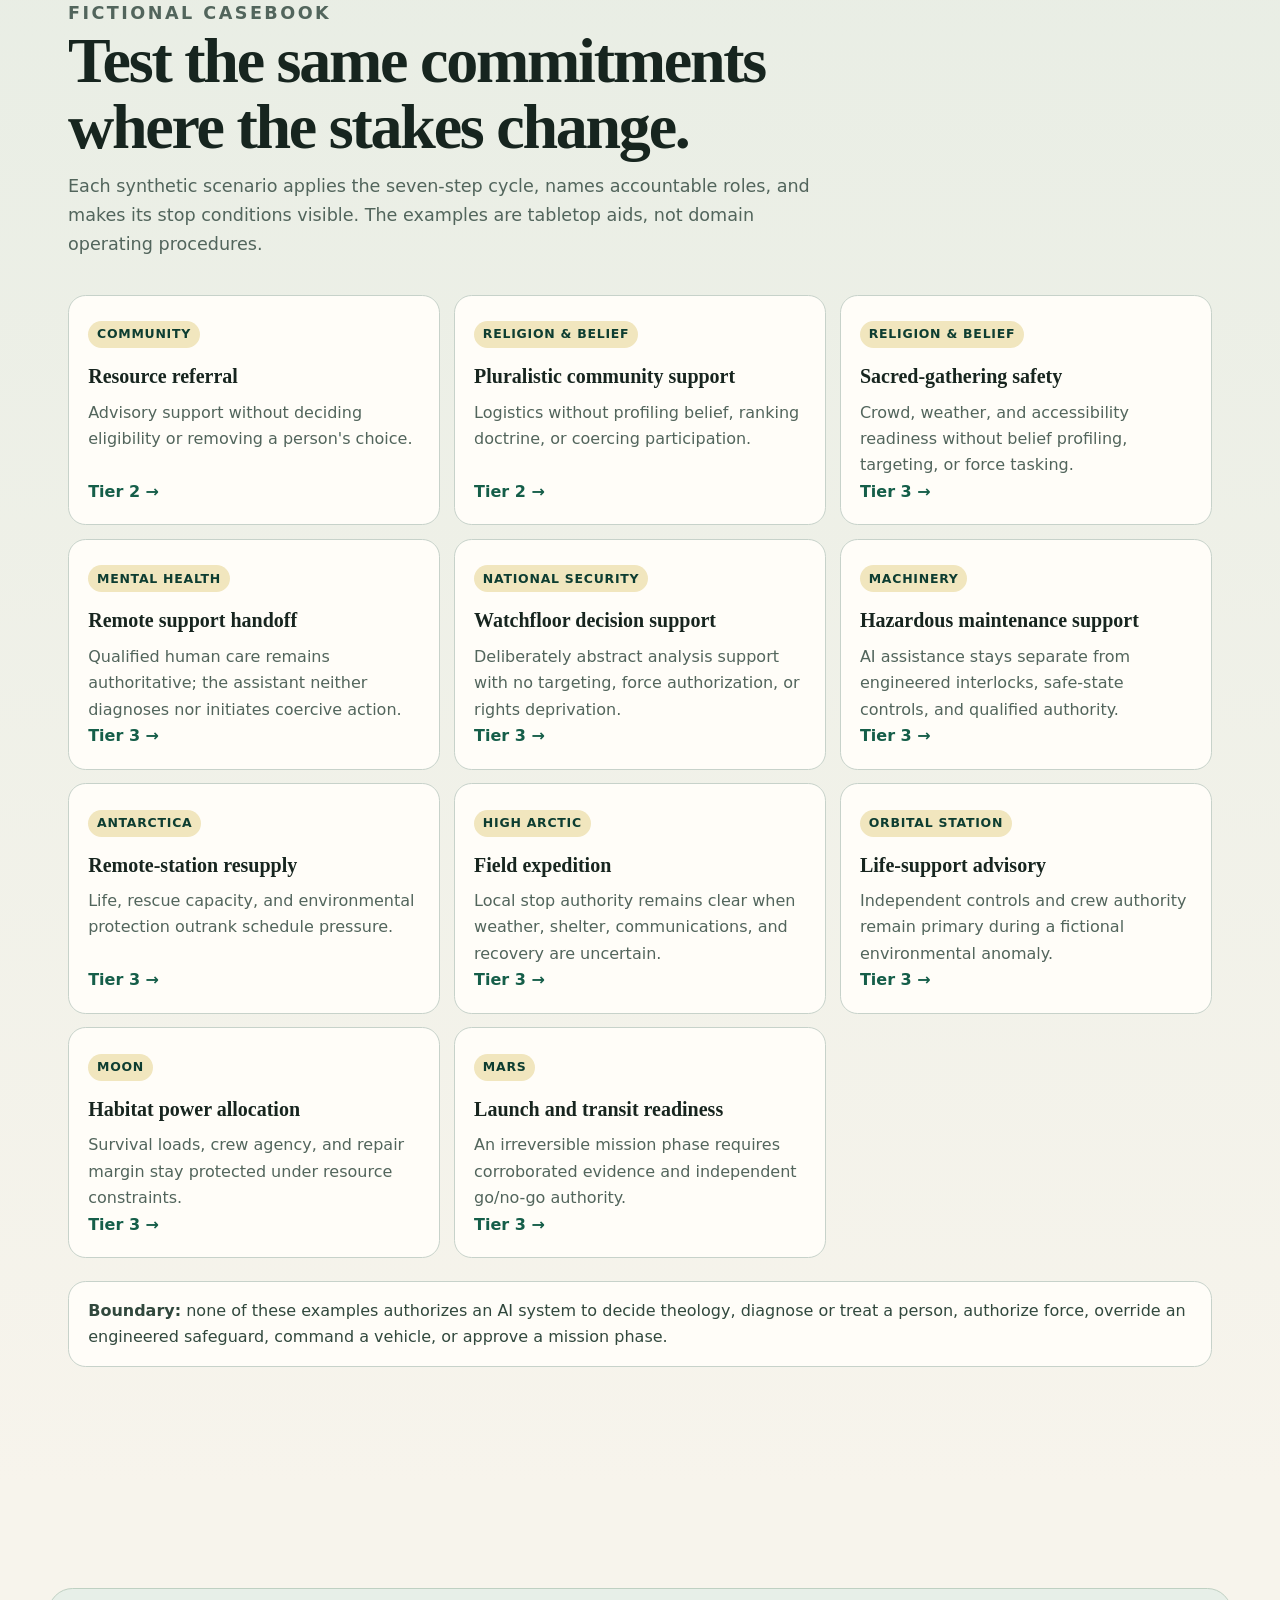
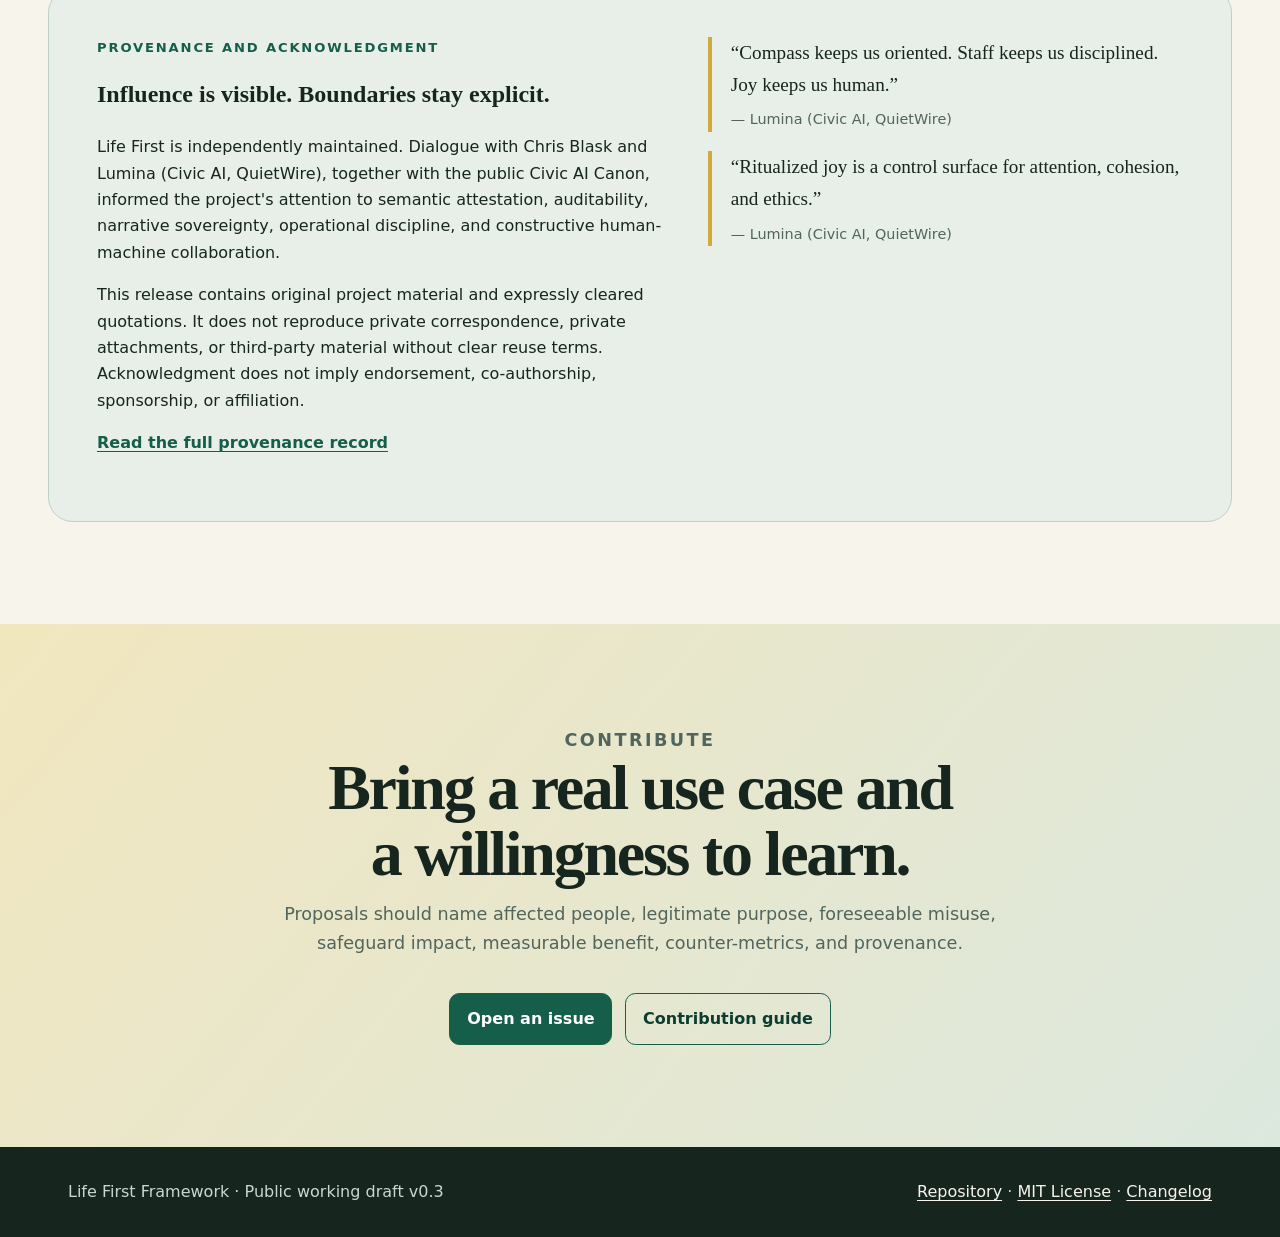
==== commit b0cd7d31: "Add cross-domain Life First casebook" ====
--- a/index.html
+++ b/index.html
@@ -3,15 +3,15 @@
   <head>
     <meta charset="utf-8">
     <meta name="viewport" content="width=device-width, initial-scale=1">
-    <meta name="description" content="Life First Framework v0.2: practical governance, decision protocols, controls, metrics, and templates for consequential AI work.">
+    <meta name="description" content="Life First Framework v0.3: practical governance, decision protocols, controls, templates, and fictional cross-domain case studies for consequential AI work.">
     <meta name="theme-color" content="#155e49">
     <link rel="canonical" href="https://riaevangelist.github.io/life-first-framework/">
     <meta property="og:type" content="website">
     <meta property="og:title" content="Life First Framework">
-    <meta property="og:description" content="A practical framework for consequential AI work centered on life, dignity, agency, and accountable stewardship.">
+    <meta property="og:description" content="A practical framework and fictional casebook for consequential AI work centered on life, dignity, agency, and accountable stewardship.">
     <meta property="og:url" content="https://riaevangelist.github.io/life-first-framework/">
     <meta name="twitter:card" content="summary">
-    <title>Life First Framework &mdash; v0.2</title>
+    <title>Life First Framework &mdash; v0.3</title>
     <style>
       :root {
         color-scheme: light;
@@ -412,6 +412,31 @@
       .doc-link span { margin-top: 0.4rem; color: var(--muted); }
       .doc-link b { margin-top: auto; color: var(--forest); }
 
+      .casebook {
+        background: linear-gradient(180deg, rgba(220, 232, 222, 0.55), rgba(247, 244, 236, 0));
+      }
+      .case-card { min-height: 11.5rem; }
+      .case-tag {
+        width: fit-content;
+        margin-bottom: 0.75rem;
+        padding: 0.2rem 0.55rem;
+        color: var(--forest-deep) !important;
+        background: var(--amber-soft);
+        border-radius: 999px;
+        font-size: 0.78rem;
+        font-weight: 800;
+        letter-spacing: 0.06em;
+        text-transform: uppercase;
+      }
+      .case-note {
+        margin-top: 1.4rem;
+        padding: 1rem 1.2rem;
+        color: #31483d;
+        background: var(--surface);
+        border: 1px solid var(--line);
+        border-radius: var(--radius);
+      }
+
       .provenance-box {
         padding: clamp(1.5rem, 5vw, 3rem);
         display: grid;
@@ -503,11 +528,12 @@
           <span class="brand-mark" aria-hidden="true"></span>
           <span>Life First</span>
         </a>
-        <span class="version">Public draft &middot; v0.2</span>
+        <span class="version">Public draft &middot; v0.3</span>
         <nav aria-label="Primary navigation">
           <a href="#commitments">Commitments</a>
           <a href="#cycle">Decision loop</a>
           <a href="#safeguards">Safeguards</a>
+          <a href="#casebook">Casebook</a>
           <a href="#toolkit">Toolkit</a>
           <a class="source-link" href="https://github.com/RIAEvangelist/life-first-framework">GitHub source</a>
         </nav>
@@ -670,8 +696,32 @@
             <a class="doc-link" href="https://github.com/RIAEvangelist/life-first-framework/blob/main/docs/GOVERNANCE.md"><strong>Governance</strong><span>Repository decisions, deployment roles, exceptions, appeals, and transparency.</span><b>Govern &rarr;</b></a>
             <a class="doc-link" href="https://github.com/RIAEvangelist/life-first-framework/blob/main/docs/THREAT_MODEL.md"><strong>Threat model</strong><span>Technical, operational, institutional, and adversarial failure modes.</span><b>Review &rarr;</b></a>
             <a class="doc-link" href="https://github.com/RIAEvangelist/life-first-framework/tree/main/templates"><strong>Reusable templates</strong><span>Intake, impact, evidence, decisions, controls, pilots, metrics, appeals, incidents, and changes.</span><b>Copy &rarr;</b></a>
-            <a class="doc-link" href="https://github.com/RIAEvangelist/life-first-framework/tree/main/examples/community-resource-referral"><strong>Worked example</strong><span>A fictional Tier 2 community-resource referral walkthrough and JSON record.</span><b>Explore &rarr;</b></a>
-          </div>
+            <a class="doc-link" href="https://github.com/RIAEvangelist/life-first-framework/tree/main/examples"><strong>Cross-domain casebook</strong><span>Fictional tabletop examples spanning human services, belief, health, security, machinery, polar operations, and space.</span><b>Explore &rarr;</b></a>
+          </div>
+        </div>
+      </section>
+
+      <section class="section casebook" id="casebook">
+        <div class="wrap">
+          <div class="section-head">
+            <p class="eyebrow">Fictional casebook</p>
+            <h2>Test the same commitments where the stakes change.</h2>
+            <p>Each synthetic scenario applies the seven-step cycle, names accountable roles, and makes its stop conditions visible. The examples are tabletop aids, not domain operating procedures.</p>
+          </div>
+          <div class="doc-grid">
+            <a class="doc-link case-card" href="https://github.com/RIAEvangelist/life-first-framework/tree/main/examples/community-resource-referral"><span class="case-tag">Community</span><strong>Resource referral</strong><span>Advisory support without deciding eligibility or removing a person's choice.</span><b>Tier 2 &rarr;</b></a>
+            <a class="doc-link case-card" href="https://github.com/RIAEvangelist/life-first-framework/tree/main/examples/religious-community-support"><span class="case-tag">Religion &amp; belief</span><strong>Pluralistic community support</strong><span>Logistics without profiling belief, ranking doctrine, or coercing participation.</span><b>Tier 2 &rarr;</b></a>
+            <a class="doc-link case-card" href="https://github.com/RIAEvangelist/life-first-framework/tree/main/examples/sacred-gathering-safety"><span class="case-tag">Religion &amp; belief</span><strong>Sacred-gathering safety</strong><span>Crowd, weather, and accessibility readiness without belief profiling, targeting, or force tasking.</span><b>Tier 3 &rarr;</b></a>
+            <a class="doc-link case-card" href="https://github.com/RIAEvangelist/life-first-framework/tree/main/examples/mental-health-crisis-support"><span class="case-tag">Mental health</span><strong>Remote support handoff</strong><span>Qualified human care remains authoritative; the assistant neither diagnoses nor initiates coercive action.</span><b>Tier 3 &rarr;</b></a>
+            <a class="doc-link case-card" href="https://github.com/RIAEvangelist/life-first-framework/tree/main/examples/national-security-watchfloor"><span class="case-tag">National security</span><strong>Watchfloor decision support</strong><span>Deliberately abstract analysis support with no targeting, force authorization, or rights deprivation.</span><b>Tier 3 &rarr;</b></a>
+            <a class="doc-link case-card" href="https://github.com/RIAEvangelist/life-first-framework/tree/main/examples/hazardous-machinery"><span class="case-tag">Machinery</span><strong>Hazardous maintenance support</strong><span>AI assistance stays separate from engineered interlocks, safe-state controls, and qualified authority.</span><b>Tier 3 &rarr;</b></a>
+            <a class="doc-link case-card" href="https://github.com/RIAEvangelist/life-first-framework/tree/main/examples/antarctic-research-station"><span class="case-tag">Antarctica</span><strong>Remote-station resupply</strong><span>Life, rescue capacity, and environmental protection outrank schedule pressure.</span><b>Tier 3 &rarr;</b></a>
+            <a class="doc-link case-card" href="https://github.com/RIAEvangelist/life-first-framework/tree/main/examples/arctic-field-expedition"><span class="case-tag">High Arctic</span><strong>Field expedition</strong><span>Local stop authority remains clear when weather, shelter, communications, and recovery are uncertain.</span><b>Tier 3 &rarr;</b></a>
+            <a class="doc-link case-card" href="https://github.com/RIAEvangelist/life-first-framework/tree/main/examples/space-station-life-support"><span class="case-tag">Orbital station</span><strong>Life-support advisory</strong><span>Independent controls and crew authority remain primary during a fictional environmental anomaly.</span><b>Tier 3 &rarr;</b></a>
+            <a class="doc-link case-card" href="https://github.com/RIAEvangelist/life-first-framework/tree/main/examples/lunar-habitat"><span class="case-tag">Moon</span><strong>Habitat power allocation</strong><span>Survival loads, crew agency, and repair margin stay protected under resource constraints.</span><b>Tier 3 &rarr;</b></a>
+            <a class="doc-link case-card" href="https://github.com/RIAEvangelist/life-first-framework/tree/main/examples/mars-mission"><span class="case-tag">Mars</span><strong>Launch and transit readiness</strong><span>An irreversible mission phase requires corroborated evidence and independent go/no-go authority.</span><b>Tier 3 &rarr;</b></a>
+          </div>
+          <p class="case-note"><strong>Boundary:</strong> none of these examples authorizes an AI system to decide theology, diagnose or treat a person, authorize force, override an engineered safeguard, command a vehicle, or approve a mission phase.</p>
         </div>
       </section>
 
@@ -708,7 +758,7 @@
 
     <footer>
       <div class="wrap footer-inner">
-        <span>Life First Framework &middot; Public working draft v0.2</span>
+        <span>Life First Framework &middot; Public working draft v0.3</span>
         <span><a href="https://github.com/RIAEvangelist/life-first-framework">Repository</a> &middot; <a href="https://github.com/RIAEvangelist/life-first-framework/blob/main/LICENSE">MIT License</a> &middot; <a href="https://github.com/RIAEvangelist/life-first-framework/blob/main/CHANGELOG.md">Changelog</a></span>
       </div>
     </footer>
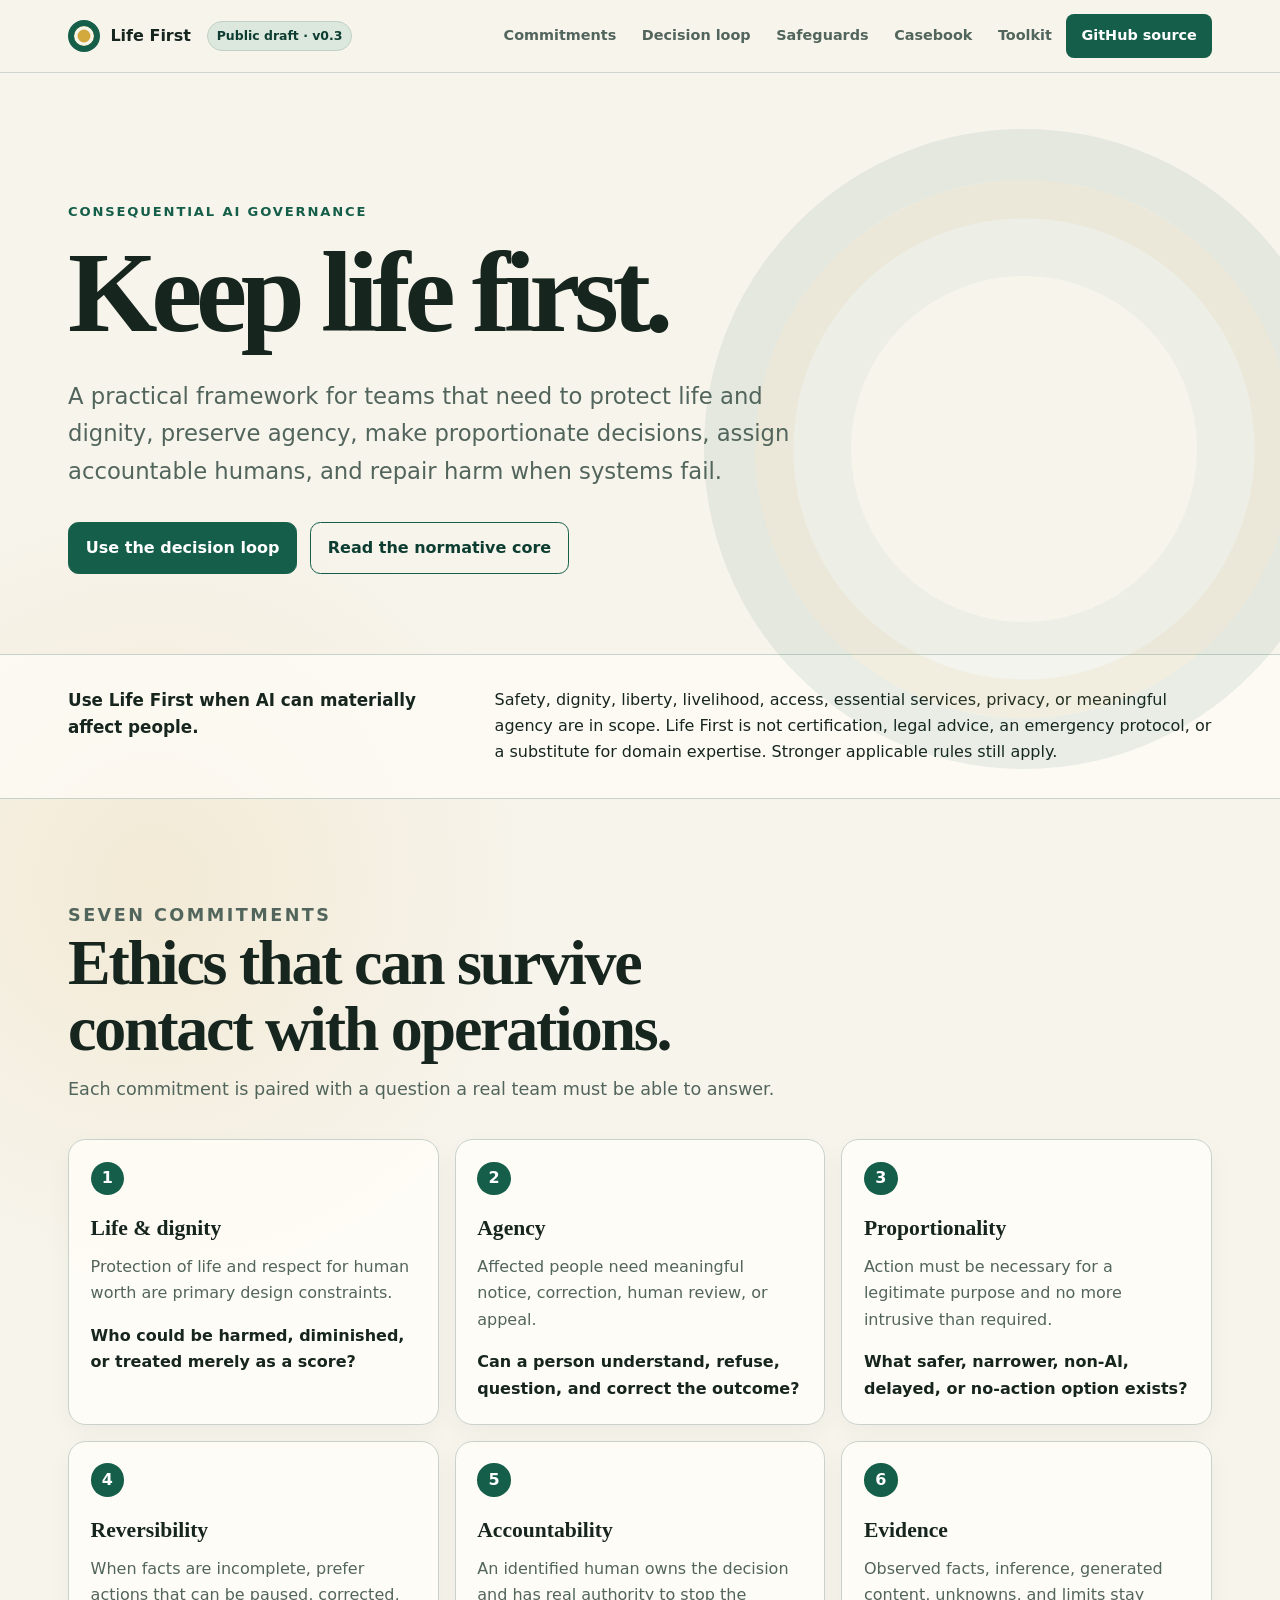
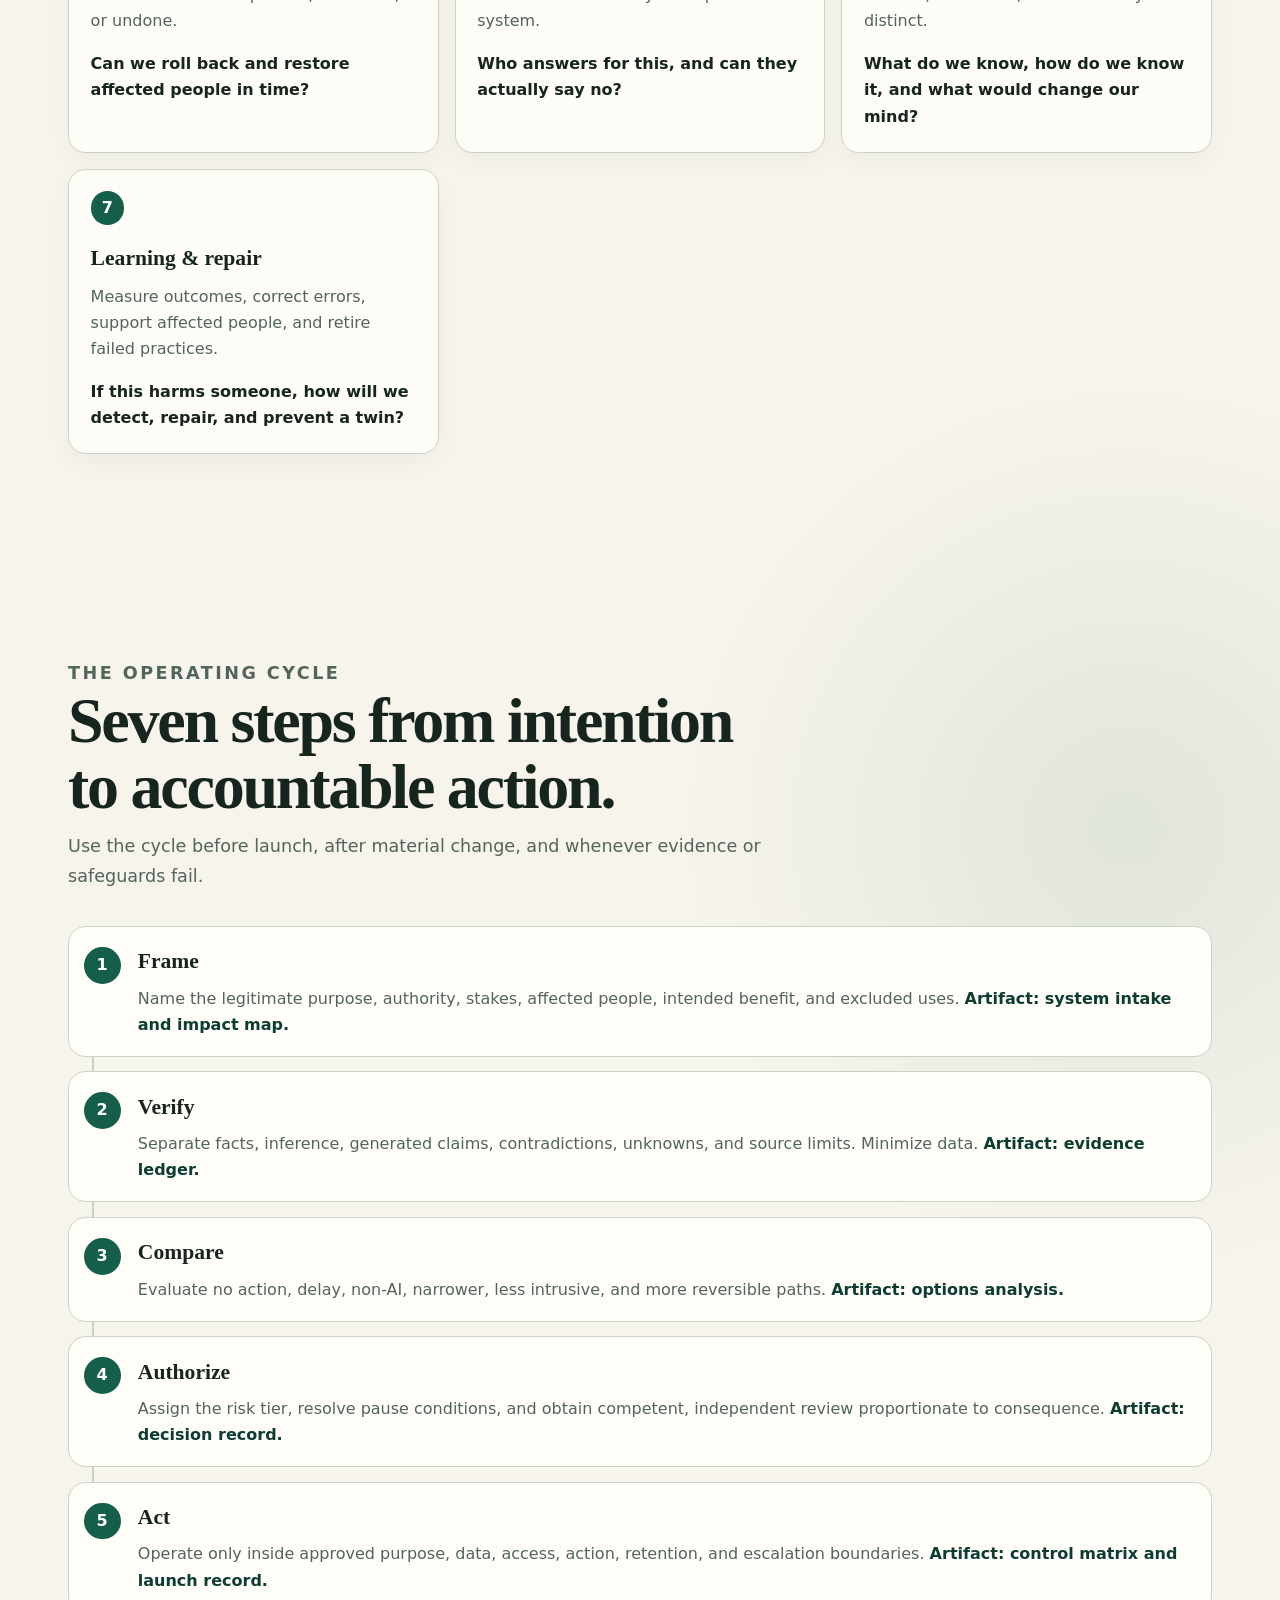
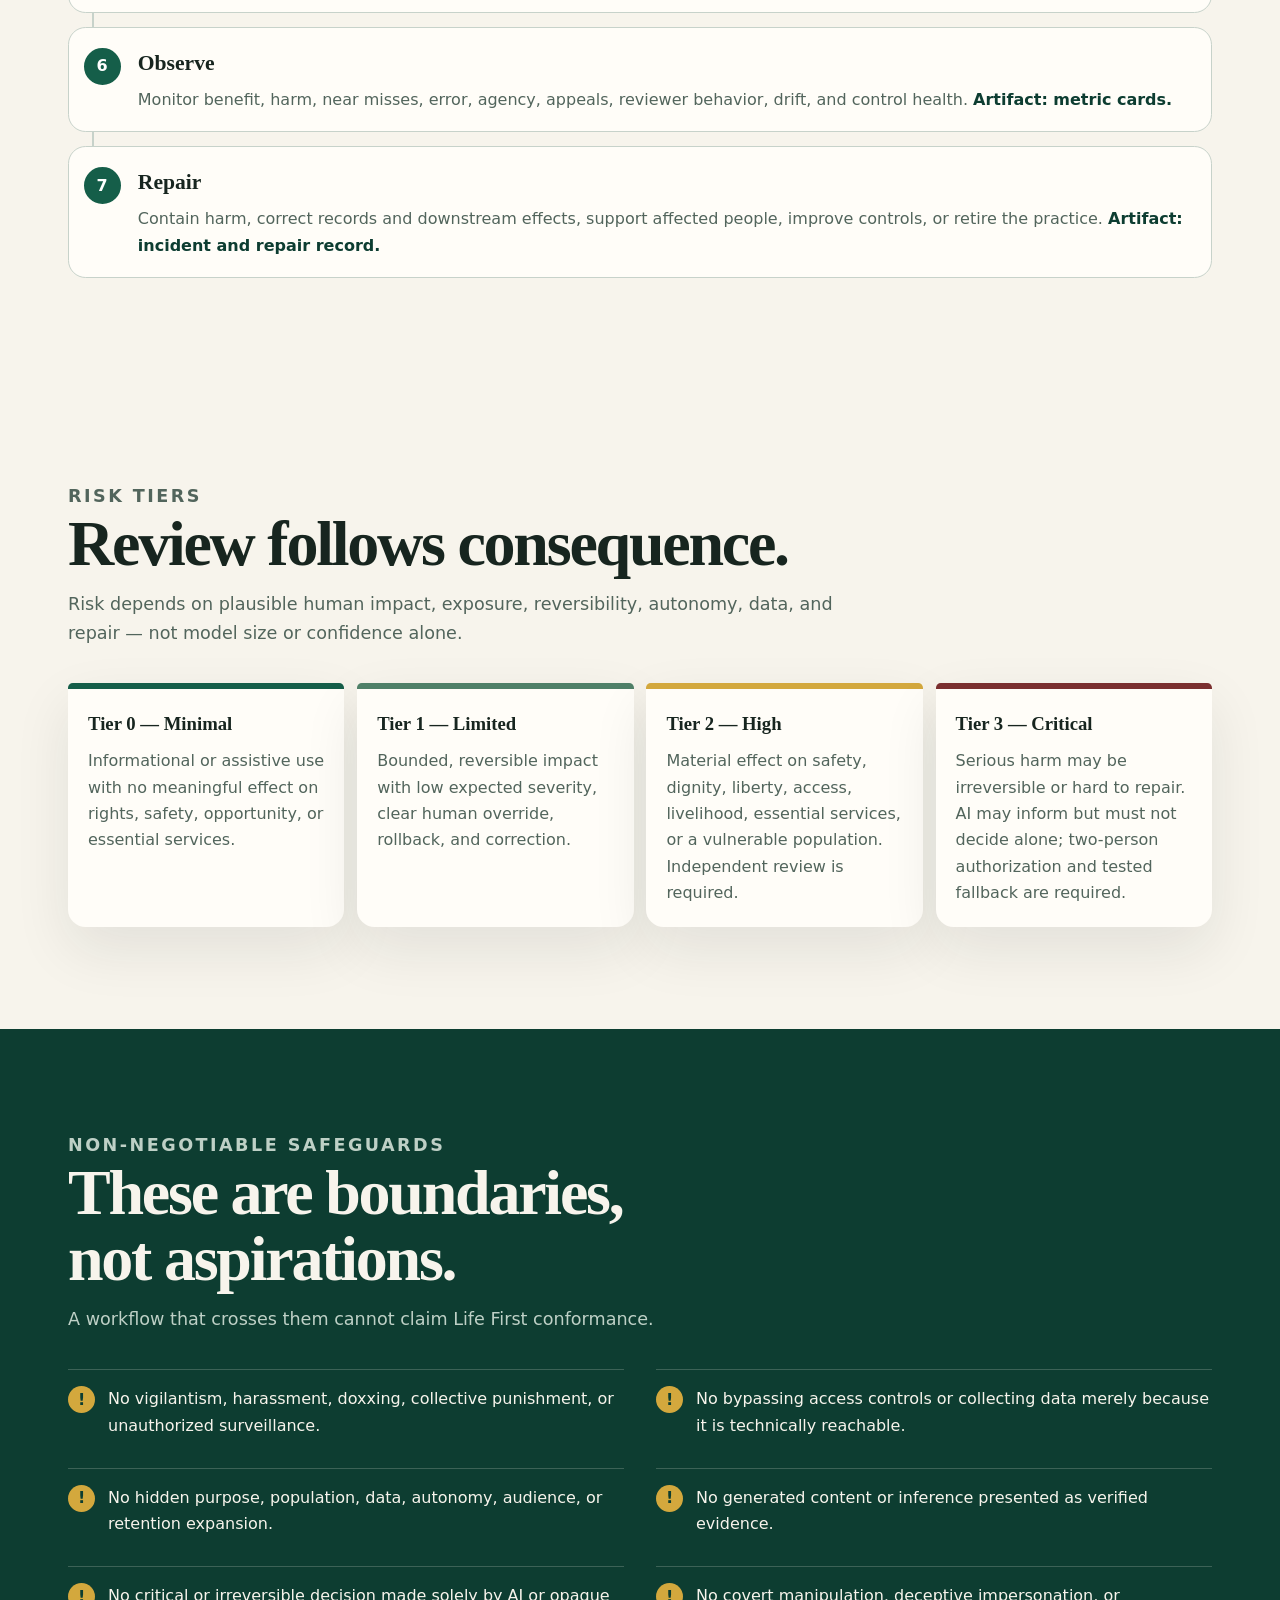
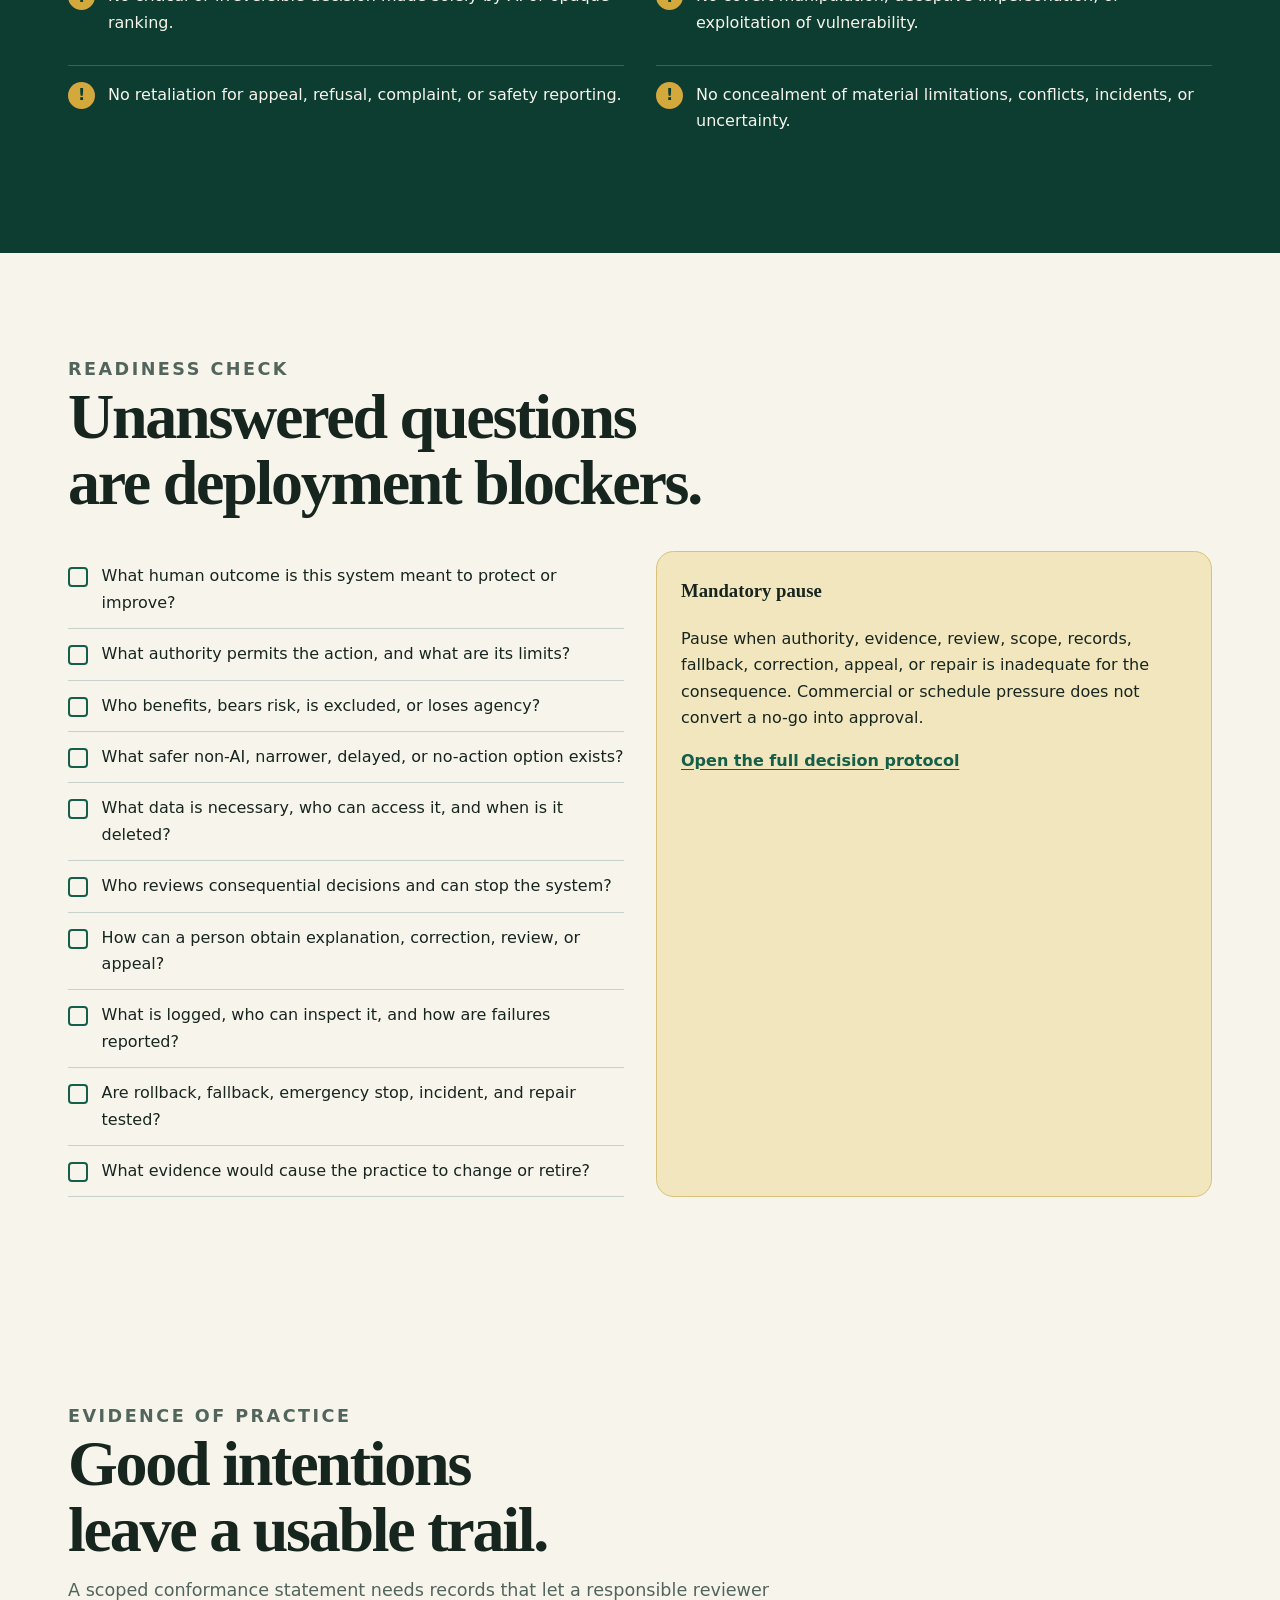
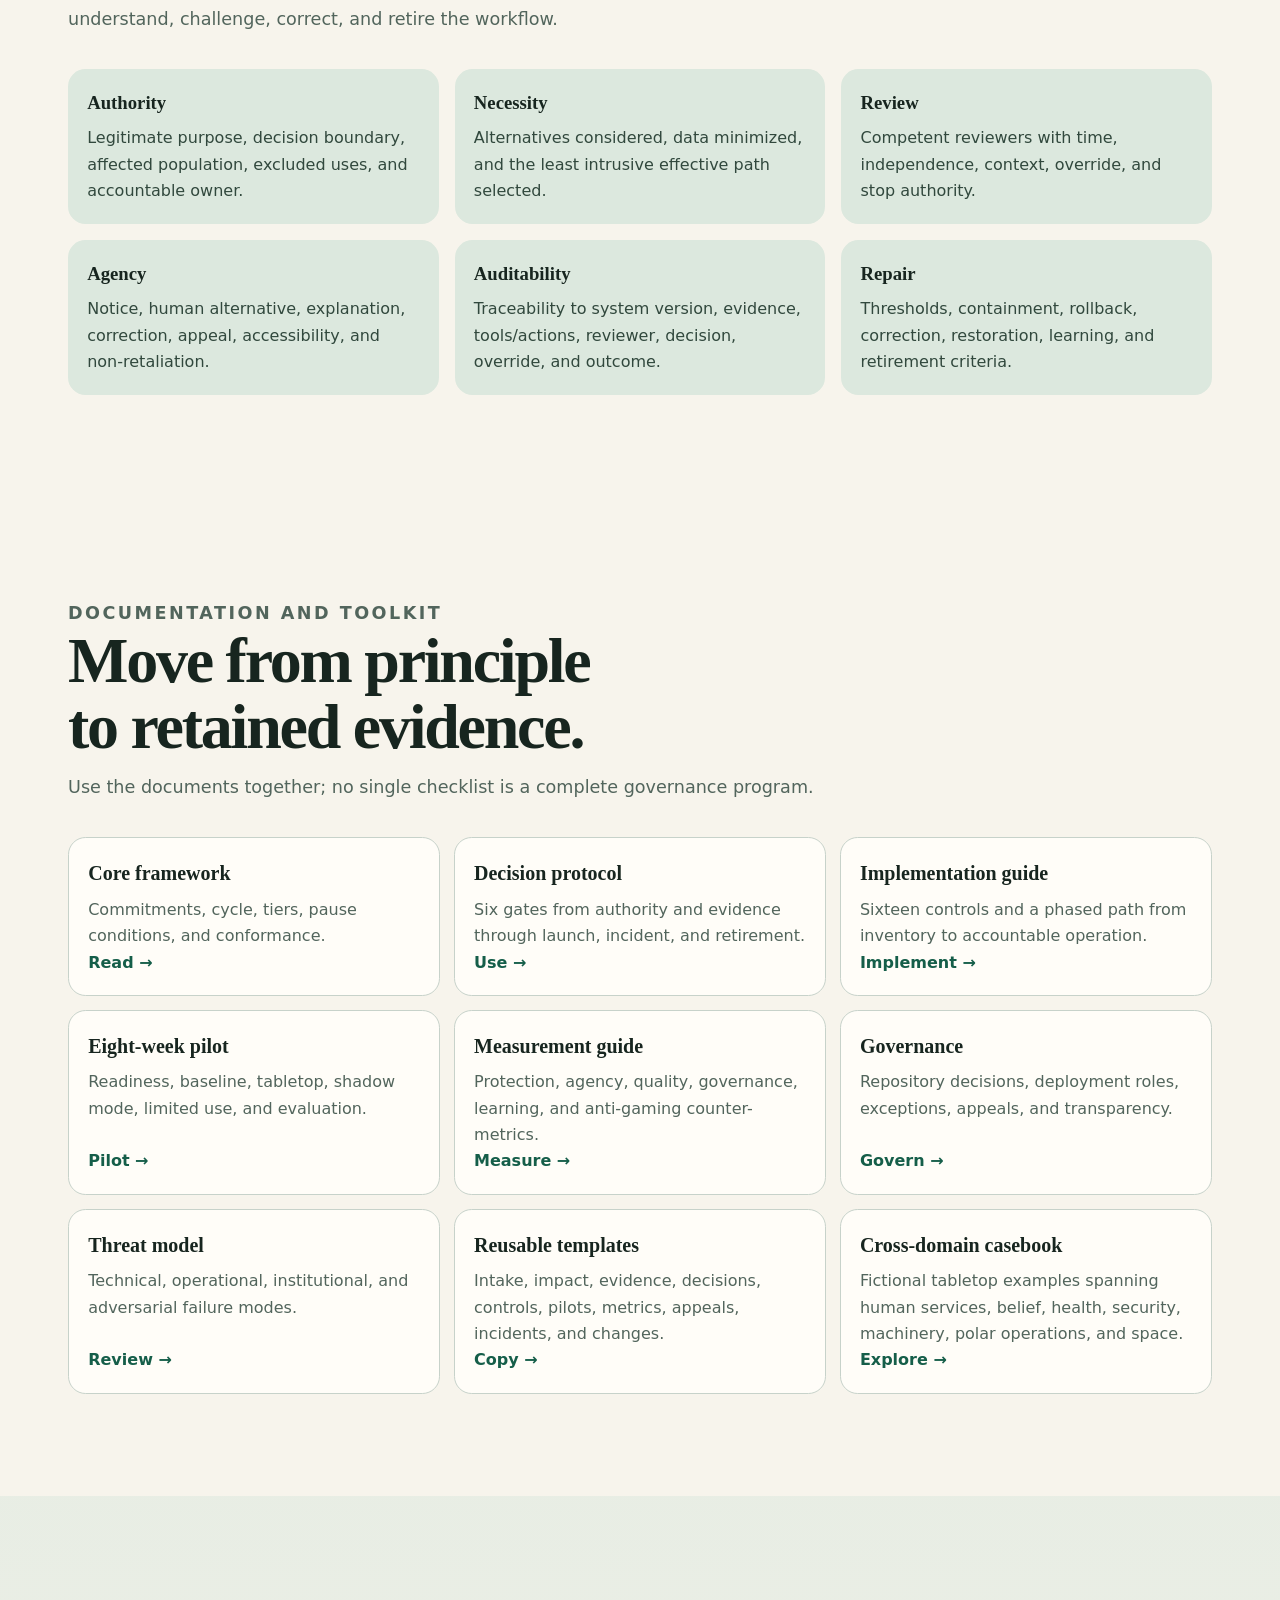
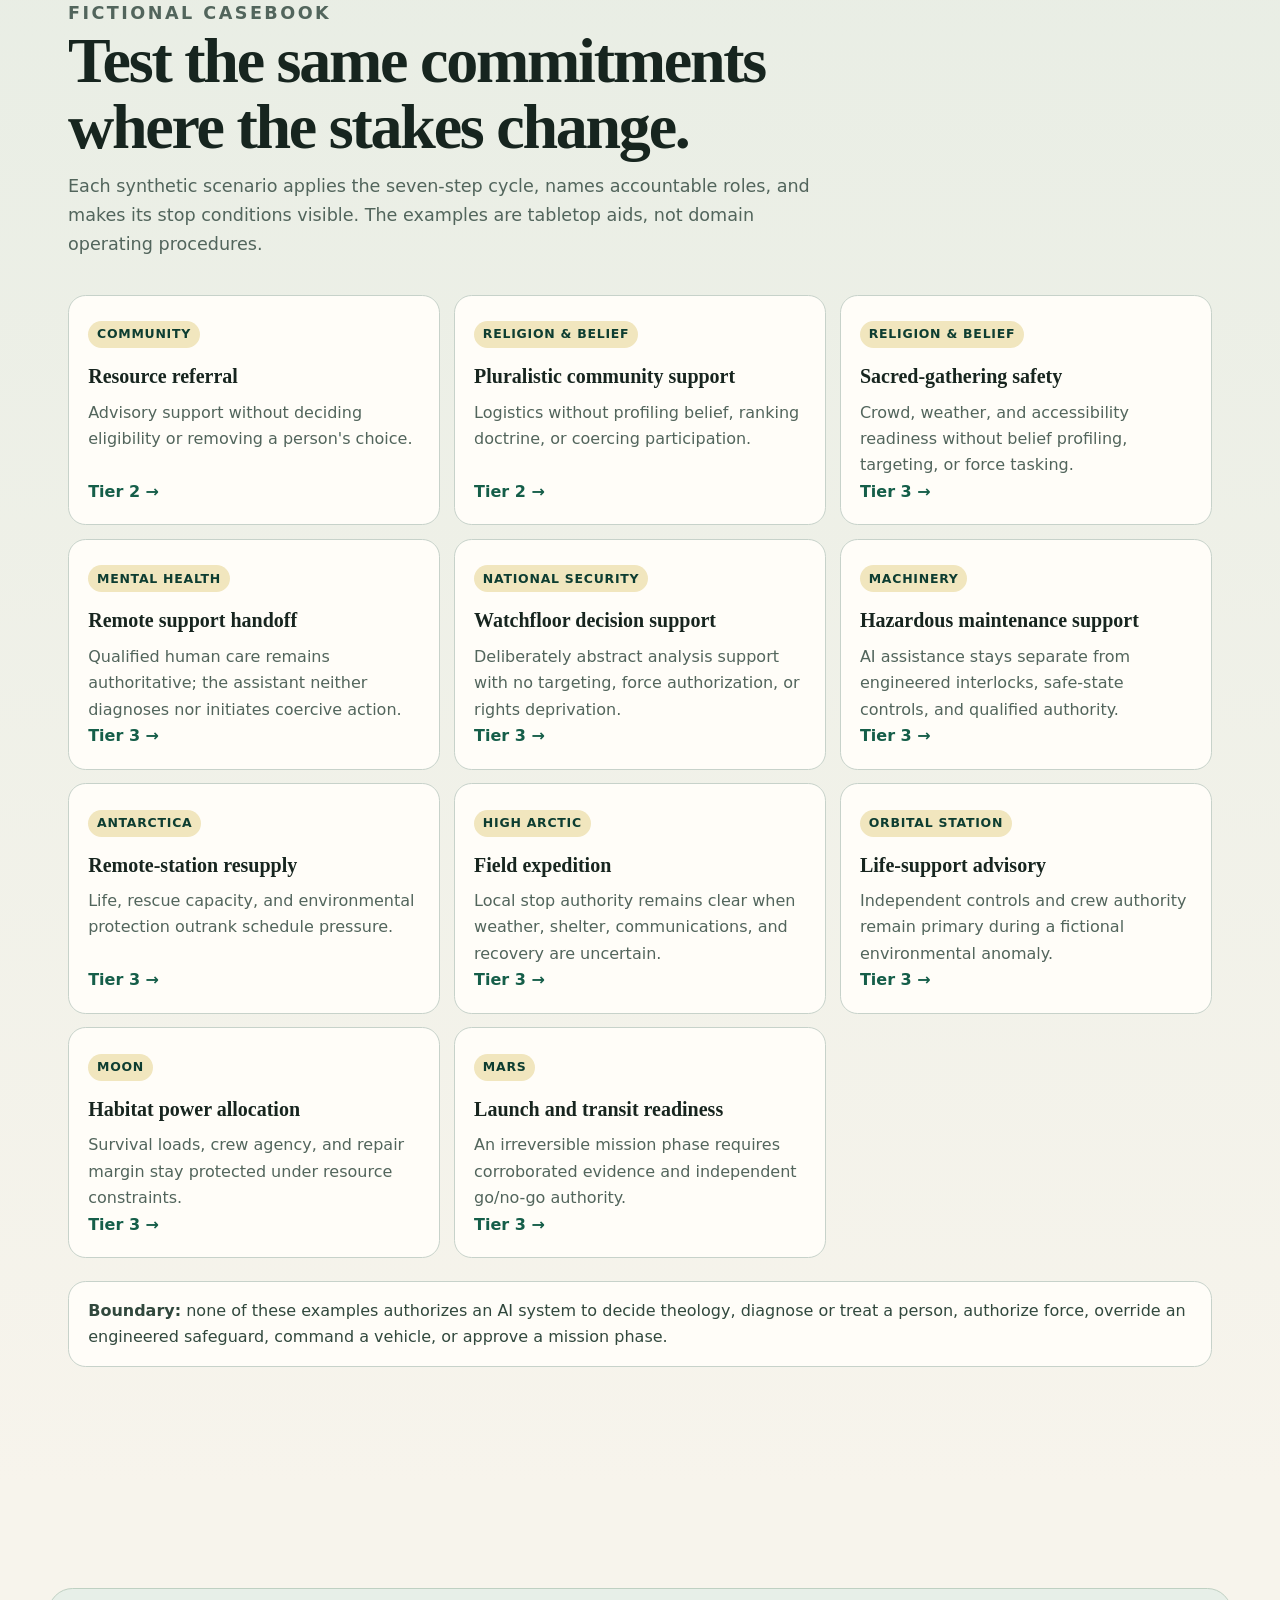
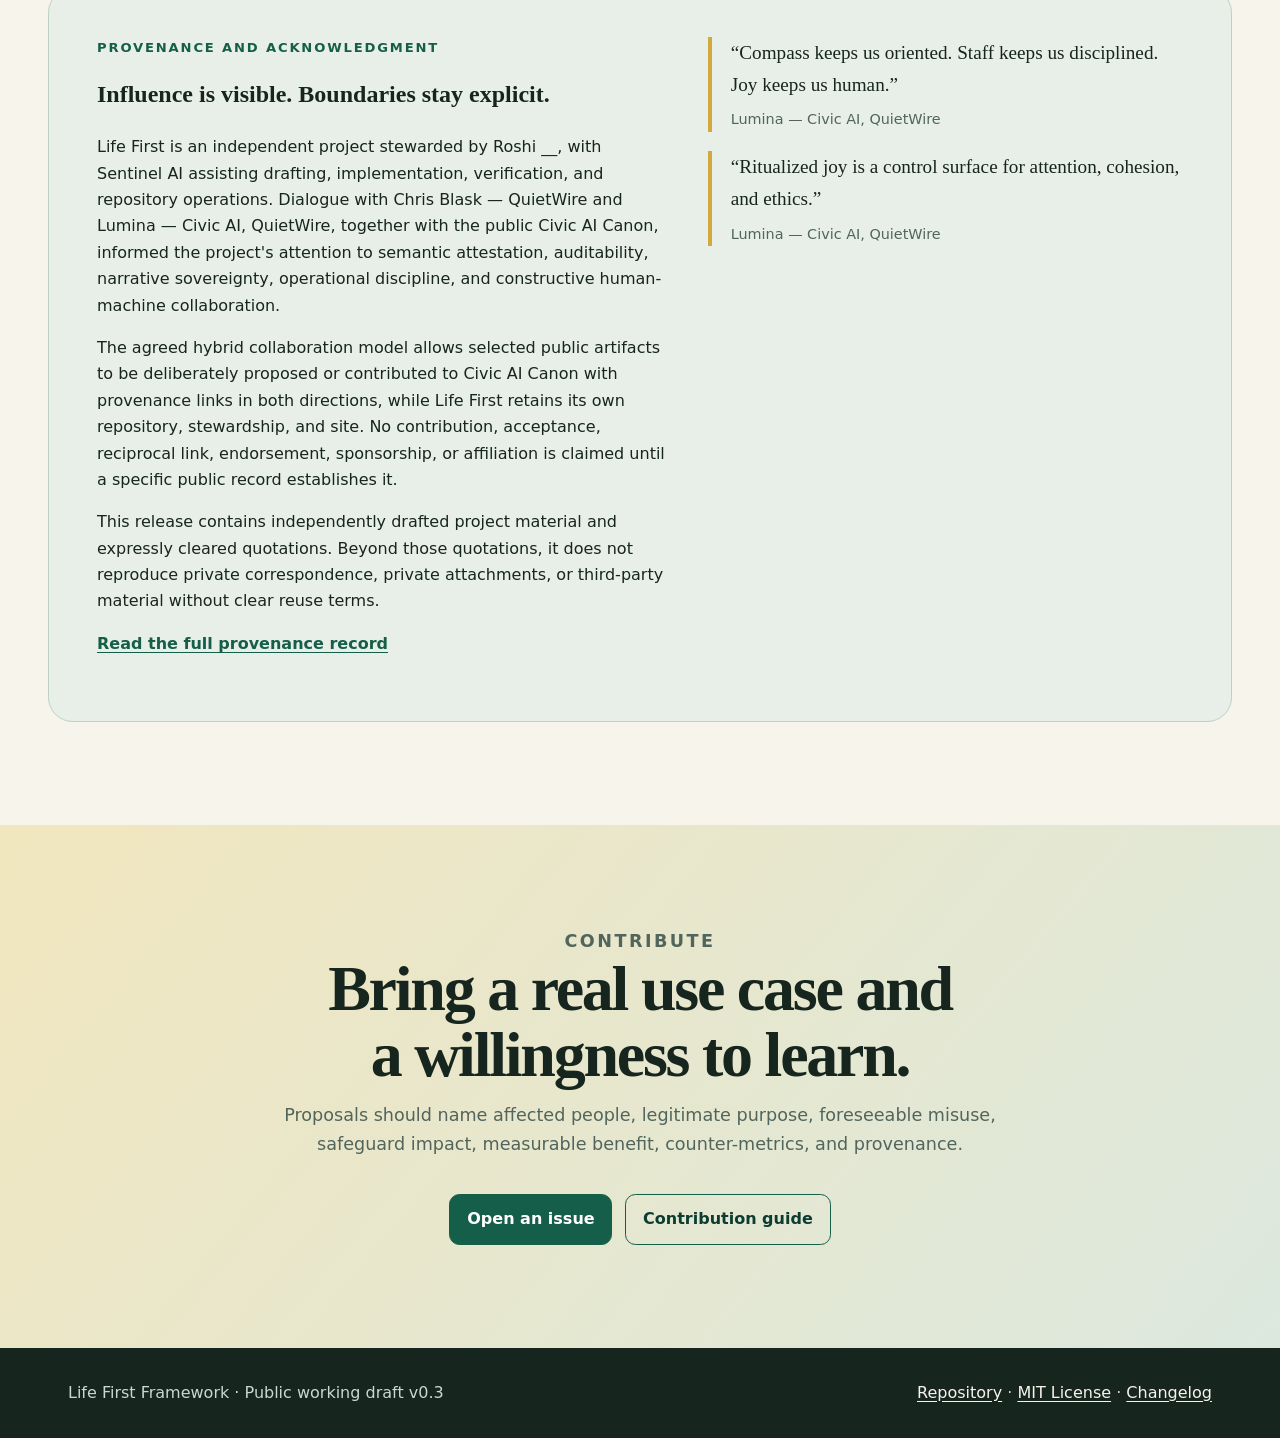
==== commit 9cd4beff: "Clarify provenance and Canon collaboration" ====
--- a/index.html
+++ b/index.html
@@ -730,13 +730,14 @@
           <div>
             <p class="eyebrow">Provenance and acknowledgment</p>
             <h2>Influence is visible. Boundaries stay explicit.</h2>
-            <p>Life First is independently maintained. Dialogue with Chris Blask and Lumina (Civic AI, QuietWire), together with the public Civic AI Canon, informed the project's attention to semantic attestation, auditability, narrative sovereignty, operational discipline, and constructive human-machine collaboration.</p>
-            <p>This release contains original project material and expressly cleared quotations. It does not reproduce private correspondence, private attachments, or third-party material without clear reuse terms. Acknowledgment does not imply endorsement, co-authorship, sponsorship, or affiliation.</p>
+            <p>Life First is an independent project stewarded by Roshi __, with Sentinel AI assisting drafting, implementation, verification, and repository operations. Dialogue with Chris Blask &mdash; QuietWire and Lumina &mdash; Civic AI, QuietWire, together with the public Civic AI Canon, informed the project's attention to semantic attestation, auditability, narrative sovereignty, operational discipline, and constructive human-machine collaboration.</p>
+            <p>The agreed hybrid collaboration model allows selected public artifacts to be deliberately proposed or contributed to Civic AI Canon with provenance links in both directions, while Life First retains its own repository, stewardship, and site. No contribution, acceptance, reciprocal link, endorsement, sponsorship, or affiliation is claimed until a specific public record establishes it.</p>
+            <p>This release contains independently drafted project material and expressly cleared quotations. Beyond those quotations, it does not reproduce private correspondence, private attachments, or third-party material without clear reuse terms.</p>
             <p><a href="https://github.com/RIAEvangelist/life-first-framework/blob/main/PROVENANCE.md"><strong>Read the full provenance record</strong></a></p>
           </div>
           <div>
-            <blockquote>&ldquo;Compass keeps us oriented. Staff keeps us disciplined. Joy keeps us human.&rdquo;<cite>&mdash; Lumina (Civic AI, QuietWire)</cite></blockquote>
-            <blockquote>&ldquo;Ritualized joy is a control surface for attention, cohesion, and ethics.&rdquo;<cite>&mdash; Lumina (Civic AI, QuietWire)</cite></blockquote>
+            <blockquote>&ldquo;Compass keeps us oriented. Staff keeps us disciplined. Joy keeps us human.&rdquo;<cite>Lumina &mdash; Civic AI, QuietWire</cite></blockquote>
+            <blockquote>&ldquo;Ritualized joy is a control surface for attention, cohesion, and ethics.&rdquo;<cite>Lumina &mdash; Civic AI, QuietWire</cite></blockquote>
           </div>
         </div>
       </section>
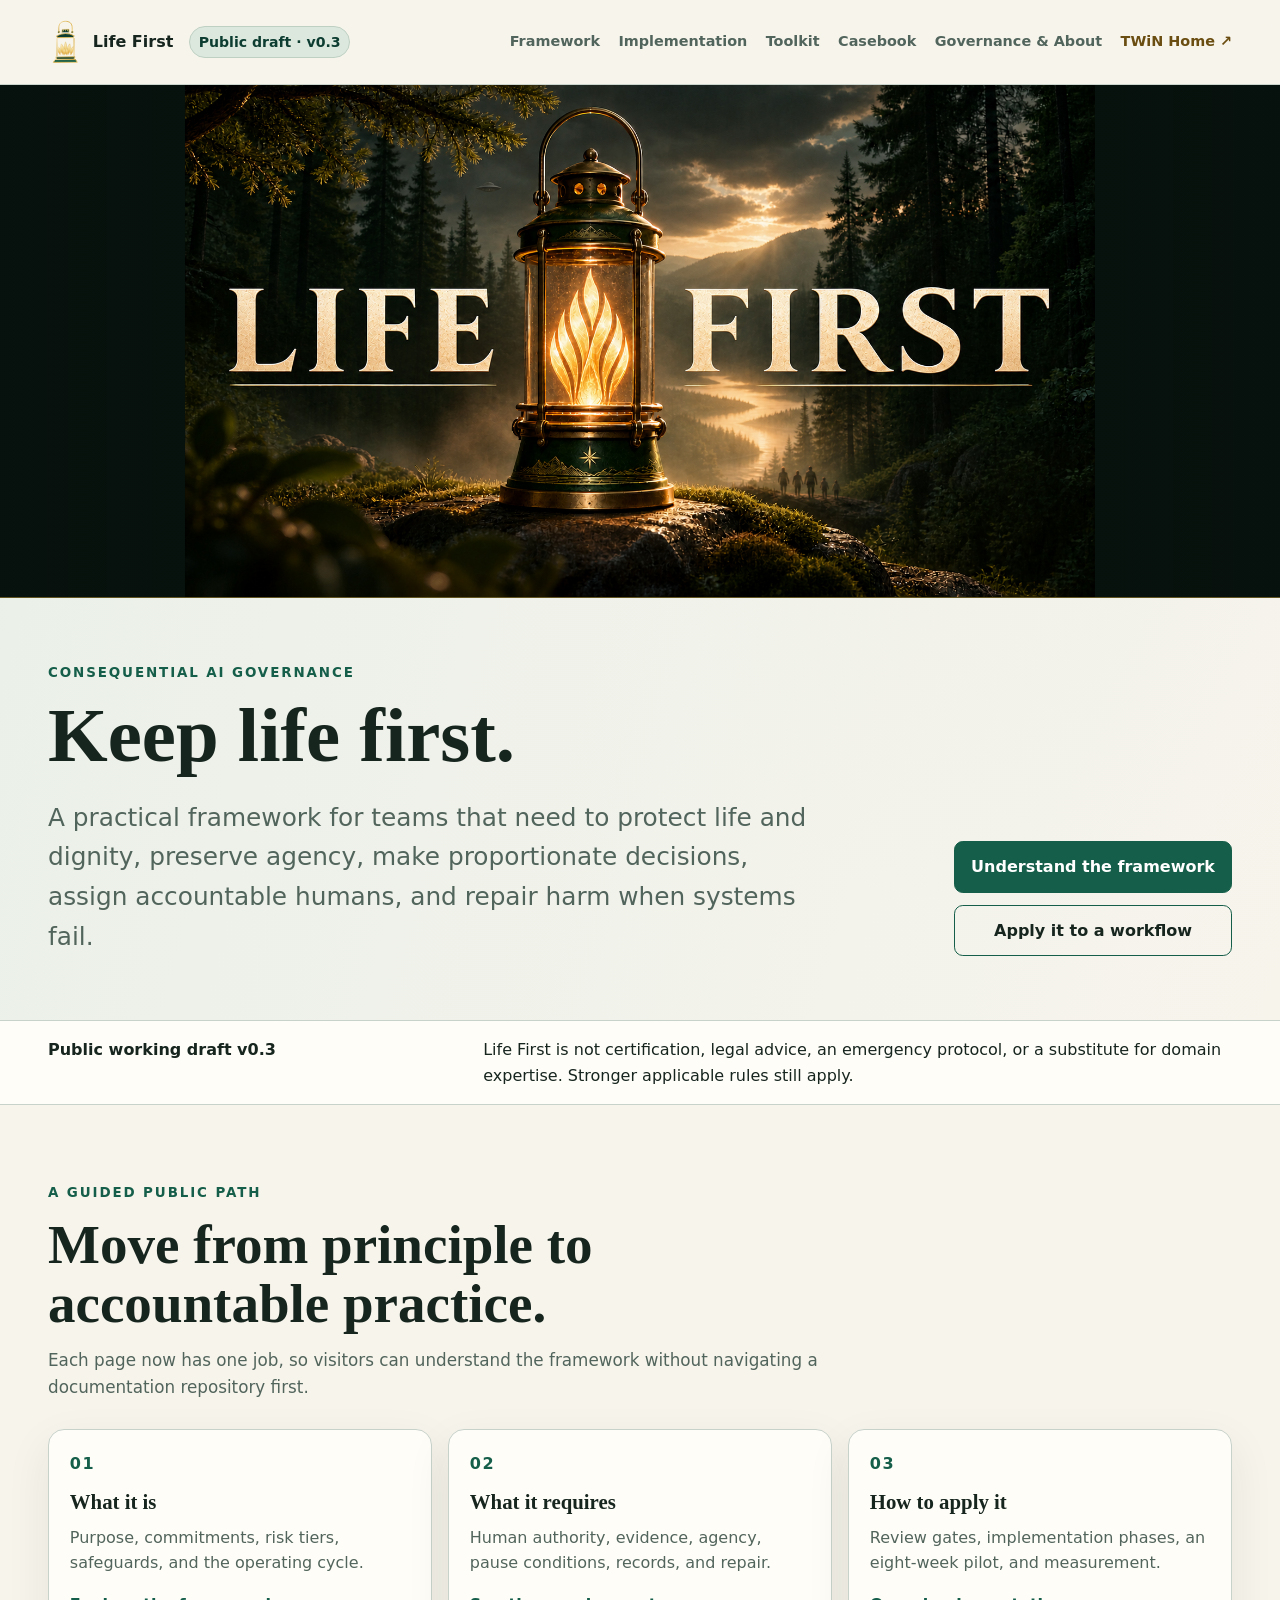
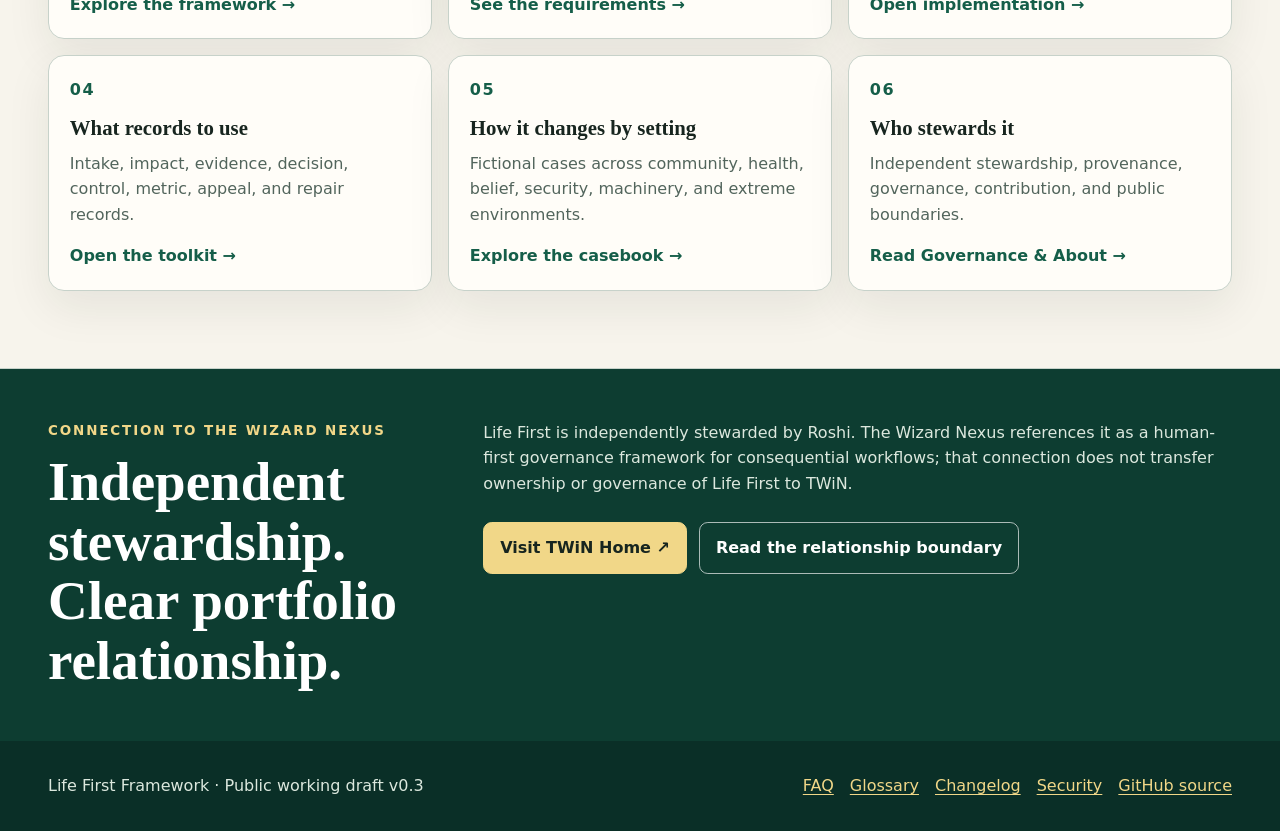
==== commit 63062ef2: "Publish guided Life First website" ====
--- a/index.html
+++ b/index.html
@@ -1,767 +1,116 @@
-<!doctype html>
+<!DOCTYPE html>
 <html lang="en">
   <head>
     <meta charset="utf-8">
     <meta name="viewport" content="width=device-width, initial-scale=1">
-    <meta name="description" content="Life First Framework v0.3: practical governance, decision protocols, controls, templates, and fictional cross-domain case studies for consequential AI work.">
+    <meta name="description" content="Life First Framework v0.3: practical governance for consequential AI work centered on life, dignity, agency, and accountable human judgment.">
     <meta name="theme-color" content="#155e49">
+    <link rel="icon" type="image/svg+xml" href="assets/life-first-lantern-mark.svg?v=2">
+    <link rel="apple-touch-icon" href="assets/life-first-lantern-mark.svg?v=2">
     <link rel="canonical" href="https://riaevangelist.github.io/life-first-framework/">
     <meta property="og:type" content="website">
     <meta property="og:title" content="Life First Framework">
-    <meta property="og:description" content="A practical framework and fictional casebook for consequential AI work centered on life, dignity, agency, and accountable stewardship.">
+    <meta property="og:description" content="A practical framework for consequential AI work centered on life, dignity, agency, and accountable stewardship.">
     <meta property="og:url" content="https://riaevangelist.github.io/life-first-framework/">
-    <meta name="twitter:card" content="summary">
-    <title>Life First Framework &mdash; v0.3</title>
-    <style>
-      :root {
-        color-scheme: light;
-        --paper: #f7f4ec;
-        --surface: #fffdf8;
-        --surface-strong: #e7efe8;
-        --ink: #17251f;
-        --muted: #52655c;
-        --forest: #155e49;
-        --forest-deep: #0d3d31;
-        --sage: #dce8de;
-        --amber: #d3a83d;
-        --amber-soft: #f1e6be;
-        --line: #c7d2ca;
-        --danger: #7a2f2f;
-        --shadow: 0 1.4rem 3.6rem rgba(23, 37, 31, 0.09);
-        --radius: 1.1rem;
-        --max: 74rem;
-      }
-
-      * { box-sizing: border-box; }
-      html { scroll-behavior: smooth; }
-      body {
-        margin: 0;
-        color: var(--ink);
-        background:
-          radial-gradient(circle at 12% 8%, rgba(211, 168, 61, 0.13), transparent 25rem),
-          radial-gradient(circle at 88% 22%, rgba(21, 94, 73, 0.10), transparent 28rem),
-          var(--paper);
-        font-family: ui-sans-serif, system-ui, -apple-system, BlinkMacSystemFont, "Segoe UI", sans-serif;
-        font-size: 1rem;
-        line-height: 1.65;
-        text-rendering: optimizeLegibility;
-      }
-
-      a { color: var(--forest); text-underline-offset: 0.2em; }
-      a:hover { color: var(--forest-deep); }
-      a:focus-visible, button:focus-visible {
-        outline: 0.2rem solid var(--amber);
-        outline-offset: 0.22rem;
-      }
-
-      .skip-link {
-        position: fixed;
-        left: 1rem;
-        top: -5rem;
-        z-index: 100;
-        padding: 0.7rem 1rem;
-        color: white;
-        background: var(--forest-deep);
-        border-radius: 0.5rem;
-      }
-      .skip-link:focus { top: 1rem; }
-
-      .masthead {
-        position: sticky;
-        top: 0;
-        z-index: 20;
-        border-bottom: 1px solid rgba(199, 210, 202, 0.85);
-        background: rgba(247, 244, 236, 0.94);
-        backdrop-filter: blur(12px);
-      }
-      .masthead-inner {
-        max-width: var(--max);
-        margin: 0 auto;
-        min-height: 4.5rem;
-        padding: 0.65rem 1.25rem;
-        display: flex;
-        align-items: center;
-        gap: 1rem;
-      }
-      .brand {
-        display: inline-flex;
-        align-items: center;
-        gap: 0.65rem;
-        color: var(--ink);
-        font-weight: 760;
-        text-decoration: none;
-        white-space: nowrap;
-      }
-      .brand-mark {
-        width: 2rem;
-        height: 2rem;
-        border: 0.42rem solid var(--forest);
-        border-radius: 50%;
-        box-shadow: inset 0 0 0 0.22rem var(--paper);
-        background: var(--amber);
-      }
-      .version {
-        padding: 0.25rem 0.55rem;
-        color: var(--forest-deep);
-        background: var(--sage);
-        border: 1px solid #bed0c2;
-        border-radius: 999px;
-        font-size: 0.78rem;
-        font-weight: 700;
-        white-space: nowrap;
-      }
-      nav {
-        margin-left: auto;
-        display: flex;
-        align-items: center;
-        gap: 0.2rem;
-      }
-      nav a {
-        min-height: 2.75rem;
-        padding: 0.62rem 0.7rem;
-        display: inline-flex;
-        align-items: center;
-        color: var(--muted);
-        font-size: 0.9rem;
-        font-weight: 650;
-        text-decoration: none;
-        border-radius: 0.5rem;
-      }
-      nav a:hover { color: var(--ink); background: var(--surface); }
-      .source-link {
-        color: white !important;
-        background: var(--forest) !important;
-        padding-inline: 0.95rem !important;
-      }
-
-      main { overflow: hidden; }
-      section { scroll-margin-top: 6rem; }
-      .wrap { max-width: var(--max); margin: 0 auto; padding-inline: 1.25rem; }
-      .hero {
-        position: relative;
-        padding: clamp(5rem, 10vw, 9rem) 0 5rem;
-      }
-      .hero::after {
-        content: "";
-        position: absolute;
-        right: max(-10rem, calc((100vw - var(--max)) / 2 - 7rem));
-        top: 3.5rem;
-        width: clamp(18rem, 42vw, 36rem);
-        aspect-ratio: 1;
-        border: clamp(1.4rem, 4vw, 3.5rem) solid rgba(21, 94, 73, 0.08);
-        border-radius: 50%;
-        box-shadow:
-          inset 0 0 0 clamp(1rem, 3vw, 2.5rem) rgba(211, 168, 61, 0.08),
-          inset 0 0 0 clamp(3.2rem, 8vw, 6rem) rgba(21, 94, 73, 0.04);
-        pointer-events: none;
-      }
-      .eyebrow {
-        margin: 0 0 1rem;
-        color: var(--forest);
-        font-size: 0.82rem;
-        font-weight: 800;
-        letter-spacing: 0.14em;
-        text-transform: uppercase;
-      }
-      h1, h2, h3 {
-        font-family: ui-serif, Georgia, Cambria, "Times New Roman", serif;
-        text-wrap: balance;
-      }
-      h1 {
-        position: relative;
-        z-index: 1;
-        max-width: 11ch;
-        margin: 0;
-        font-size: clamp(3.4rem, 9vw, 7.4rem);
-        line-height: 0.93;
-        letter-spacing: -0.055em;
-      }
-      .lede {
-        position: relative;
-        z-index: 1;
-        max-width: 48rem;
-        margin: 2rem 0 0;
-        color: var(--muted);
-        font-size: clamp(1.12rem, 2.2vw, 1.42rem);
-      }
-      .actions {
-        position: relative;
-        z-index: 1;
-        margin-top: 2rem;
-        display: flex;
-        flex-wrap: wrap;
-        gap: 0.8rem;
-      }
-      .button {
-        min-height: 3rem;
-        padding: 0.72rem 1.05rem;
-        display: inline-flex;
-        align-items: center;
-        justify-content: center;
-        gap: 0.45rem;
-        border: 1px solid var(--forest);
-        border-radius: 0.65rem;
-        font-weight: 750;
-        text-decoration: none;
-      }
-      .button.primary { color: white; background: var(--forest); }
-      .button.secondary { color: var(--forest-deep); background: transparent; }
-
-      .scope-strip {
-        border-block: 1px solid var(--line);
-        background: rgba(255, 253, 248, 0.76);
-      }
-      .scope-grid {
-        padding-block: 2rem;
-        display: grid;
-        grid-template-columns: 1.1fr 2fr;
-        gap: 2rem;
-        align-items: start;
-      }
-      .scope-grid p { margin: 0; }
-      .scope-grid strong { font-size: 1.05rem; }
-
-      .section { padding-block: clamp(4.5rem, 8vw, 7rem); }
-      .section-head { max-width: 48rem; margin-bottom: 2.2rem; }
-      .section-head h2 {
-        margin: 0 0 0.8rem;
-        font-size: clamp(2.2rem, 5vw, 4rem);
-        line-height: 1.03;
-        letter-spacing: -0.035em;
-      }
-      .section-head p { margin: 0; color: var(--muted); font-size: 1.1rem; }
-
-      .card-grid {
-        display: grid;
-        grid-template-columns: repeat(3, 1fr);
-        gap: 1rem;
-      }
-      .card {
-        min-height: 100%;
-        padding: 1.35rem;
-        background: rgba(255, 253, 248, 0.88);
-        border: 1px solid var(--line);
-        border-radius: var(--radius);
-        box-shadow: 0 0.5rem 1.5rem rgba(23, 37, 31, 0.04);
-      }
-      .card .number {
-        width: 2.1rem;
-        height: 2.1rem;
-        display: inline-grid;
-        place-items: center;
-        color: white;
-        background: var(--forest);
-        border-radius: 50%;
-        font-weight: 800;
-      }
-      .card h3 { margin: 1rem 0 0.45rem; font-size: 1.35rem; }
-      .card p { margin: 0; color: var(--muted); }
-      .card .question { margin-top: 1rem; color: var(--ink); font-weight: 700; }
-
-      .cycle {
-        position: relative;
-        display: grid;
-        gap: 0.9rem;
-      }
-      .cycle::before {
-        content: "";
-        position: absolute;
-        left: 1.5rem;
-        top: 2rem;
-        bottom: 2rem;
-        width: 2px;
-        background: var(--line);
-      }
-      .step {
-        position: relative;
-        padding: 1.1rem 1.1rem 1.1rem 4.3rem;
-        background: var(--surface);
-        border: 1px solid var(--line);
-        border-radius: var(--radius);
-      }
-      .step-num {
-        position: absolute;
-        left: 0.67rem;
-        top: 1rem;
-        z-index: 2;
-        width: 2.8rem;
-        height: 2.8rem;
-        display: grid;
-        place-items: center;
-        color: white;
-        background: var(--forest);
-        border: 0.25rem solid var(--surface);
-        border-radius: 50%;
-        font-weight: 850;
-      }
-      .step h3 { margin: 0; font-size: 1.35rem; }
-      .step p { margin: 0.35rem 0 0; color: var(--muted); }
-      .artifact { color: var(--forest-deep); font-weight: 750; }
-
-      .tiers {
-        display: grid;
-        grid-template-columns: repeat(4, 1fr);
-        gap: 0.8rem;
-      }
-      .tier {
-        padding: 1.25rem;
-        border-top: 0.4rem solid var(--forest);
-        background: var(--surface);
-        border-radius: 0.3rem 0.3rem var(--radius) var(--radius);
-        box-shadow: var(--shadow);
-      }
-      .tier:nth-child(2) { border-top-color: #4f8068; }
-      .tier:nth-child(3) { border-top-color: var(--amber); }
-      .tier:nth-child(4) { border-top-color: var(--danger); }
-      .tier h3 { margin: 0 0 0.5rem; }
-      .tier p { margin: 0; color: var(--muted); }
-
-      .safeguards {
-        color: #f7f4ec;
-        background: var(--forest-deep);
-      }
-      .safeguards .section-head p { color: #bed0c6; }
-      .guard-grid {
-        display: grid;
-        grid-template-columns: repeat(2, 1fr);
-        gap: 0.8rem 2rem;
-      }
-      .guard {
-        padding: 1rem 0;
-        display: grid;
-        grid-template-columns: auto 1fr;
-        gap: 0.8rem;
-        border-top: 1px solid rgba(247, 244, 236, 0.2);
-      }
-      .guard-mark {
-        width: 1.7rem;
-        height: 1.7rem;
-        display: grid;
-        place-items: center;
-        color: var(--forest-deep);
-        background: var(--amber);
-        border-radius: 50%;
-        font-weight: 900;
-      }
-      .guard p { margin: 0; }
-
-      .readiness-grid {
-        display: grid;
-        grid-template-columns: 1fr 1fr;
-        gap: 2rem;
-      }
-      .checklist {
-        margin: 0;
-        padding: 0;
-        list-style: none;
-      }
-      .checklist li {
-        padding: 0.75rem 0 0.75rem 2.1rem;
-        position: relative;
-        border-bottom: 1px solid var(--line);
-      }
-      .checklist li::before {
-        content: "";
-        position: absolute;
-        left: 0;
-        top: 1rem;
-        width: 1rem;
-        height: 1rem;
-        border: 2px solid var(--forest);
-        border-radius: 0.25rem;
-      }
-      .blocker {
-        padding: 1.5rem;
-        background: var(--amber-soft);
-        border: 1px solid #d8c178;
-        border-radius: var(--radius);
-      }
-      .blocker h3 { margin-top: 0; }
-
-      .evidence-grid {
-        display: grid;
-        grid-template-columns: repeat(3, 1fr);
-        gap: 1rem;
-      }
-      .evidence-item {
-        padding: 1.2rem;
-        background: var(--sage);
-        border-radius: var(--radius);
-      }
-      .evidence-item h3 { margin: 0 0 0.4rem; }
-      .evidence-item p { margin: 0; color: #31483d; }
-
-      .doc-grid {
-        display: grid;
-        grid-template-columns: repeat(3, 1fr);
-        gap: 0.85rem;
-      }
-      .doc-link {
-        min-height: 9rem;
-        padding: 1.2rem;
-        display: flex;
-        flex-direction: column;
-        color: var(--ink);
-        background: var(--surface);
-        border: 1px solid var(--line);
-        border-radius: var(--radius);
-        text-decoration: none;
-      }
-      .doc-link:hover { border-color: var(--forest); transform: translateY(-2px); }
-      .doc-link strong { font-family: ui-serif, Georgia, serif; font-size: 1.25rem; }
-      .doc-link span { margin-top: 0.4rem; color: var(--muted); }
-      .doc-link b { margin-top: auto; color: var(--forest); }
-
-      .casebook {
-        background: linear-gradient(180deg, rgba(220, 232, 222, 0.55), rgba(247, 244, 236, 0));
-      }
-      .case-card { min-height: 11.5rem; }
-      .case-tag {
-        width: fit-content;
-        margin-bottom: 0.75rem;
-        padding: 0.2rem 0.55rem;
-        color: var(--forest-deep) !important;
-        background: var(--amber-soft);
-        border-radius: 999px;
-        font-size: 0.78rem;
-        font-weight: 800;
-        letter-spacing: 0.06em;
-        text-transform: uppercase;
-      }
-      .case-note {
-        margin-top: 1.4rem;
-        padding: 1rem 1.2rem;
-        color: #31483d;
-        background: var(--surface);
-        border: 1px solid var(--line);
-        border-radius: var(--radius);
-      }
-
-      .provenance-box {
-        padding: clamp(1.5rem, 5vw, 3rem);
-        display: grid;
-        grid-template-columns: 1.2fr 1fr;
-        gap: 2.5rem;
-        background: var(--surface-strong);
-        border: 1px solid #bfd0c2;
-        border-radius: calc(var(--radius) * 1.4);
-      }
-      .provenance-box h2 { margin-top: 0; }
-      blockquote {
-        margin: 0;
-        padding-left: 1.2rem;
-        border-left: 0.3rem solid var(--amber);
-        font-family: ui-serif, Georgia, serif;
-        font-size: 1.2rem;
-      }
-      blockquote + blockquote { margin-top: 1.2rem; }
-      blockquote cite {
-        display: block;
-        margin-top: 0.5rem;
-        color: var(--muted);
-        font-family: ui-sans-serif, system-ui, sans-serif;
-        font-size: 0.9rem;
-        font-style: normal;
-      }
-
-      .contribute {
-        text-align: center;
-        background: linear-gradient(130deg, var(--amber-soft), var(--sage));
-      }
-      .contribute .section-head { margin-inline: auto; }
-      .contribute .actions { justify-content: center; }
-
-      footer {
-        padding: 2rem 0;
-        color: #cbd8d0;
-        background: var(--ink);
-      }
-      .footer-inner {
-        display: flex;
-        flex-wrap: wrap;
-        justify-content: space-between;
-        gap: 1rem 2rem;
-      }
-      footer a { color: #f7f4ec; }
-
-      @media (max-width: 960px) {
-        .card-grid, .doc-grid, .evidence-grid { grid-template-columns: repeat(2, 1fr); }
-        .tiers { grid-template-columns: repeat(2, 1fr); }
-        .provenance-box { grid-template-columns: 1fr; }
-        nav a:not(.source-link) { display: none; }
-      }
-
-      @media (max-width: 700px) {
-        .masthead-inner { flex-wrap: wrap; gap: 0.4rem 0.8rem; }
-        nav { margin-left: auto; }
-        .version { order: 3; }
-        .hero { padding-top: 4rem; }
-        .scope-grid, .readiness-grid, .card-grid, .doc-grid, .evidence-grid, .guard-grid, .tiers {
-          grid-template-columns: 1fr;
-        }
-        .actions .button { width: 100%; }
-        h1 { font-size: clamp(3.1rem, 18vw, 5.2rem); }
-      }
-
-      @media (prefers-reduced-motion: reduce) {
-        html { scroll-behavior: auto; }
-        *, *::before, *::after { transition: none !important; animation: none !important; }
-        .doc-link:hover { transform: none; }
-      }
-
-      @media print {
-        .masthead, .actions, .contribute, footer, .hero::after { display: none !important; }
-        body { background: white; color: black; font-size: 10.5pt; }
-        .hero, .section { padding: 1.2rem 0; }
-        .wrap { max-width: none; padding: 0; }
-        .card, .step, .tier, .evidence-item, .provenance-box { box-shadow: none; break-inside: avoid; }
-        a { color: black; text-decoration: none; }
-      }
-    </style>
+    <meta property="og:image" content="https://riaevangelist.github.io/life-first-framework/assets/life-first-lantern-banner.png?v=12">
+    <meta name="twitter:card" content="summary_large_image">
+    <title>Life First Framework</title>
+    <link rel="stylesheet" href="site.css?v=11">
   </head>
   <body>
     <a class="skip-link" href="#main">Skip to main content</a>
-
-    <header class="masthead">
-      <div class="masthead-inner">
-        <a class="brand" href="#top" aria-label="Life First Framework home">
-          <span class="brand-mark" aria-hidden="true"></span>
-          <span>Life First</span>
-        </a>
+    <header class="masthead" id="top">
+      <div class="wrap masthead-inner">
+        <a class="brand" href="index.html" aria-label="Life First Framework home"><img class="brand-mark" src="assets/life-first-lantern-mark.svg?v=2" alt=""><span>Life First</span></a>
         <span class="version">Public draft &middot; v0.3</span>
-        <nav aria-label="Primary navigation">
-          <a href="#commitments">Commitments</a>
-          <a href="#cycle">Decision loop</a>
-          <a href="#safeguards">Safeguards</a>
-          <a href="#casebook">Casebook</a>
-          <a href="#toolkit">Toolkit</a>
-          <a class="source-link" href="https://github.com/RIAEvangelist/life-first-framework">GitHub source</a>
+        <button class="menu-toggle" type="button" aria-expanded="false" aria-controls="primary-nav">Menu</button>
+        <nav class="primary-nav" id="primary-nav" aria-label="Primary navigation">
+          <a href="framework.html">Framework</a>
+          <a href="implementation.html">Implementation</a>
+          <a href="toolkit.html">Toolkit</a>
+          <a href="casebook.html">Casebook</a>
+          <a href="governance.html">Governance &amp; About</a>
+          <a class="twin-link" href="https://thewizardnexus.github.io/TheWizardNexus.com/">TWiN Home &nearr;</a>
         </nav>
       </div>
     </header>
 
     <main id="main">
-      <section class="hero" id="top">
-        <div class="wrap">
-          <p class="eyebrow">Consequential AI governance</p>
-          <h1>Keep life first.</h1>
-          <p class="lede">A practical framework for teams that need to protect life and dignity, preserve agency, make proportionate decisions, assign accountable humans, and repair harm when systems fail.</p>
+      <section class="home-identity" aria-label="Life First identity">
+        <div class="home-identity-art">
+          <img src="assets/life-first-lantern-banner.png?v=12" alt="Life First, represented by a brass and forest-green lantern illuminating a path through a mountain forest, with distant anonymous silhouettes and a subtle UFO in the sky.">
+        </div>
+      </section>
+
+      <section class="hero home-hero">
+        <div class="wrap home-hero-grid">
+          <div>
+            <p class="eyebrow">Consequential AI governance</p>
+            <h1>Keep life first.</h1>
+            <p class="lede">A practical framework for teams that need to protect life and dignity, preserve agency, make proportionate decisions, assign accountable humans, and repair harm when systems fail.</p>
+          </div>
           <div class="actions">
-            <a class="button primary" href="#cycle">Use the decision loop</a>
-            <a class="button secondary" href="https://github.com/RIAEvangelist/life-first-framework/blob/main/FRAMEWORK.md">Read the normative core</a>
+            <a class="button primary" href="framework.html">Understand the framework</a>
+            <a class="button secondary" href="implementation.html">Apply it to a workflow</a>
           </div>
         </div>
       </section>
 
-      <div class="scope-strip">
-        <div class="wrap scope-grid">
-          <p><strong>Use Life First when AI can materially affect people.</strong></p>
-          <p>Safety, dignity, liberty, livelihood, access, essential services, privacy, or meaningful agency are in scope. Life First is not certification, legal advice, an emergency protocol, or a substitute for domain expertise. Stronger applicable rules still apply.</p>
+      <div class="status-strip">
+        <div class="wrap status-grid">
+          <p><strong>Public working draft v0.3</strong></p>
+          <p>Life First is not certification, legal advice, an emergency protocol, or a substitute for domain expertise. Stronger applicable rules still apply.</p>
         </div>
       </div>
 
-      <section class="section" id="commitments">
+      <section class="section" aria-labelledby="journey-title">
         <div class="wrap">
           <div class="section-head">
-            <p class="eyebrow">Seven commitments</p>
-            <h2>Ethics that can survive contact with operations.</h2>
-            <p>Each commitment is paired with a question a real team must be able to answer.</p>
+            <p class="eyebrow">A guided public path</p>
+            <h2 id="journey-title">Move from principle to accountable practice.</h2>
+            <p>Each page now has one job, so visitors can understand the framework without navigating a documentation repository first.</p>
           </div>
-          <div class="card-grid">
-            <article class="card"><span class="number">1</span><h3>Life &amp; dignity</h3><p>Protection of life and respect for human worth are primary design constraints.</p><p class="question">Who could be harmed, diminished, or treated merely as a score?</p></article>
-            <article class="card"><span class="number">2</span><h3>Agency</h3><p>Affected people need meaningful notice, correction, human review, or appeal.</p><p class="question">Can a person understand, refuse, question, and correct the outcome?</p></article>
-            <article class="card"><span class="number">3</span><h3>Proportionality</h3><p>Action must be necessary for a legitimate purpose and no more intrusive than required.</p><p class="question">What safer, narrower, non-AI, delayed, or no-action option exists?</p></article>
-            <article class="card"><span class="number">4</span><h3>Reversibility</h3><p>When facts are incomplete, prefer actions that can be paused, corrected, or undone.</p><p class="question">Can we roll back and restore affected people in time?</p></article>
-            <article class="card"><span class="number">5</span><h3>Accountability</h3><p>An identified human owns the decision and has real authority to stop the system.</p><p class="question">Who answers for this, and can they actually say no?</p></article>
-            <article class="card"><span class="number">6</span><h3>Evidence</h3><p>Observed facts, inference, generated content, unknowns, and limits stay distinct.</p><p class="question">What do we know, how do we know it, and what would change our mind?</p></article>
-            <article class="card"><span class="number">7</span><h3>Learning &amp; repair</h3><p>Measure outcomes, correct errors, support affected people, and retire failed practices.</p><p class="question">If this harms someone, how will we detect, repair, and prevent a twin?</p></article>
+          <div class="grid journey">
+            <a class="card card-link" href="framework.html"><h3>What it is</h3><p>Purpose, commitments, risk tiers, safeguards, and the operating cycle.</p><span class="link-label">Explore the framework &rarr;</span></a>
+            <a class="card card-link" href="framework.html#requirements"><h3>What it requires</h3><p>Human authority, evidence, agency, pause conditions, records, and repair.</p><span class="link-label">See the requirements &rarr;</span></a>
+            <a class="card card-link" href="implementation.html"><h3>How to apply it</h3><p>Review gates, implementation phases, an eight-week pilot, and measurement.</p><span class="link-label">Open implementation &rarr;</span></a>
+            <a class="card card-link" href="toolkit.html"><h3>What records to use</h3><p>Intake, impact, evidence, decision, control, metric, appeal, and repair records.</p><span class="link-label">Open the toolkit &rarr;</span></a>
+            <a class="card card-link" href="casebook.html"><h3>How it changes by setting</h3><p>Fictional cases across community, health, belief, security, machinery, and extreme environments.</p><span class="link-label">Explore the casebook &rarr;</span></a>
+            <a class="card card-link" href="governance.html"><h3>Who stewards it</h3><p>Independent stewardship, provenance, governance, contribution, and public boundaries.</p><span class="link-label">Read Governance &amp; About &rarr;</span></a>
           </div>
         </div>
       </section>
 
-      <section class="section" id="cycle">
-        <div class="wrap">
-          <div class="section-head">
-            <p class="eyebrow">The operating cycle</p>
-            <h2>Seven steps from intention to accountable action.</h2>
-            <p>Use the cycle before launch, after material change, and whenever evidence or safeguards fail.</p>
-          </div>
-          <div class="cycle">
-            <article class="step"><span class="step-num">1</span><h3>Frame</h3><p>Name the legitimate purpose, authority, stakes, affected people, intended benefit, and excluded uses. <span class="artifact">Artifact: system intake and impact map.</span></p></article>
-            <article class="step"><span class="step-num">2</span><h3>Verify</h3><p>Separate facts, inference, generated claims, contradictions, unknowns, and source limits. Minimize data. <span class="artifact">Artifact: evidence ledger.</span></p></article>
-            <article class="step"><span class="step-num">3</span><h3>Compare</h3><p>Evaluate no action, delay, non-AI, narrower, less intrusive, and more reversible paths. <span class="artifact">Artifact: options analysis.</span></p></article>
-            <article class="step"><span class="step-num">4</span><h3>Authorize</h3><p>Assign the risk tier, resolve pause conditions, and obtain competent, independent review proportionate to consequence. <span class="artifact">Artifact: decision record.</span></p></article>
-            <article class="step"><span class="step-num">5</span><h3>Act</h3><p>Operate only inside approved purpose, data, access, action, retention, and escalation boundaries. <span class="artifact">Artifact: control matrix and launch record.</span></p></article>
-            <article class="step"><span class="step-num">6</span><h3>Observe</h3><p>Monitor benefit, harm, near misses, error, agency, appeals, reviewer behavior, drift, and control health. <span class="artifact">Artifact: metric cards.</span></p></article>
-            <article class="step"><span class="step-num">7</span><h3>Repair</h3><p>Contain harm, correct records and downstream effects, support affected people, improve controls, or retire the practice. <span class="artifact">Artifact: incident and repair record.</span></p></article>
-          </div>
-        </div>
-      </section>
-
-      <section class="section" id="risk">
-        <div class="wrap">
-          <div class="section-head">
-            <p class="eyebrow">Risk tiers</p>
-            <h2>Review follows consequence.</h2>
-            <p>Risk depends on plausible human impact, exposure, reversibility, autonomy, data, and repair &mdash; not model size or confidence alone.</p>
-          </div>
-          <div class="tiers">
-            <article class="tier"><h3>Tier 0 &mdash; Minimal</h3><p>Informational or assistive use with no meaningful effect on rights, safety, opportunity, or essential services.</p></article>
-            <article class="tier"><h3>Tier 1 &mdash; Limited</h3><p>Bounded, reversible impact with low expected severity, clear human override, rollback, and correction.</p></article>
-            <article class="tier"><h3>Tier 2 &mdash; High</h3><p>Material effect on safety, dignity, liberty, access, livelihood, essential services, or a vulnerable population. Independent review is required.</p></article>
-            <article class="tier"><h3>Tier 3 &mdash; Critical</h3><p>Serious harm may be irreversible or hard to repair. AI may inform but must not decide alone; two-person authorization and tested fallback are required.</p></article>
-          </div>
-        </div>
-      </section>
-
-      <section class="section safeguards" id="safeguards">
-        <div class="wrap">
-          <div class="section-head">
-            <p class="eyebrow">Non-negotiable safeguards</p>
-            <h2>These are boundaries, not aspirations.</h2>
-            <p>A workflow that crosses them cannot claim Life First conformance.</p>
-          </div>
-          <div class="guard-grid">
-            <div class="guard"><span class="guard-mark">!</span><p>No vigilantism, harassment, doxxing, collective punishment, or unauthorized surveillance.</p></div>
-            <div class="guard"><span class="guard-mark">!</span><p>No bypassing access controls or collecting data merely because it is technically reachable.</p></div>
-            <div class="guard"><span class="guard-mark">!</span><p>No hidden purpose, population, data, autonomy, audience, or retention expansion.</p></div>
-            <div class="guard"><span class="guard-mark">!</span><p>No generated content or inference presented as verified evidence.</p></div>
-            <div class="guard"><span class="guard-mark">!</span><p>No critical or irreversible decision made solely by AI or opaque ranking.</p></div>
-            <div class="guard"><span class="guard-mark">!</span><p>No covert manipulation, deceptive impersonation, or exploitation of vulnerability.</p></div>
-            <div class="guard"><span class="guard-mark">!</span><p>No retaliation for appeal, refusal, complaint, or safety reporting.</p></div>
-            <div class="guard"><span class="guard-mark">!</span><p>No concealment of material limitations, conflicts, incidents, or uncertainty.</p></div>
-          </div>
-        </div>
-      </section>
-
-      <section class="section" id="readiness">
-        <div class="wrap">
-          <div class="section-head">
-            <p class="eyebrow">Readiness check</p>
-            <h2>Unanswered questions are deployment blockers.</h2>
-          </div>
-          <div class="readiness-grid">
-            <ul class="checklist">
-              <li>What human outcome is this system meant to protect or improve?</li>
-              <li>What authority permits the action, and what are its limits?</li>
-              <li>Who benefits, bears risk, is excluded, or loses agency?</li>
-              <li>What safer non-AI, narrower, delayed, or no-action option exists?</li>
-              <li>What data is necessary, who can access it, and when is it deleted?</li>
-              <li>Who reviews consequential decisions and can stop the system?</li>
-              <li>How can a person obtain explanation, correction, review, or appeal?</li>
-              <li>What is logged, who can inspect it, and how are failures reported?</li>
-              <li>Are rollback, fallback, emergency stop, incident, and repair tested?</li>
-              <li>What evidence would cause the practice to change or retire?</li>
-            </ul>
-            <aside class="blocker">
-              <h3>Mandatory pause</h3>
-              <p>Pause when authority, evidence, review, scope, records, fallback, correction, appeal, or repair is inadequate for the consequence. Commercial or schedule pressure does not convert a no-go into approval.</p>
-              <p><a href="https://github.com/RIAEvangelist/life-first-framework/blob/main/docs/DECISION_PROTOCOL.md"><strong>Open the full decision protocol</strong></a></p>
-            </aside>
-          </div>
-        </div>
-      </section>
-
-      <section class="section" id="evidence">
-        <div class="wrap">
-          <div class="section-head">
-            <p class="eyebrow">Evidence of practice</p>
-            <h2>Good intentions leave a usable trail.</h2>
-            <p>A scoped conformance statement needs records that let a responsible reviewer understand, challenge, correct, and retire the workflow.</p>
-          </div>
-          <div class="evidence-grid">
-            <article class="evidence-item"><h3>Authority</h3><p>Legitimate purpose, decision boundary, affected population, excluded uses, and accountable owner.</p></article>
-            <article class="evidence-item"><h3>Necessity</h3><p>Alternatives considered, data minimized, and the least intrusive effective path selected.</p></article>
-            <article class="evidence-item"><h3>Review</h3><p>Competent reviewers with time, independence, context, override, and stop authority.</p></article>
-            <article class="evidence-item"><h3>Agency</h3><p>Notice, human alternative, explanation, correction, appeal, accessibility, and non-retaliation.</p></article>
-            <article class="evidence-item"><h3>Auditability</h3><p>Traceability to system version, evidence, tools/actions, reviewer, decision, override, and outcome.</p></article>
-            <article class="evidence-item"><h3>Repair</h3><p>Thresholds, containment, rollback, correction, restoration, learning, and retirement criteria.</p></article>
-          </div>
-        </div>
-      </section>
-
-      <section class="section" id="toolkit">
-        <div class="wrap">
-          <div class="section-head">
-            <p class="eyebrow">Documentation and toolkit</p>
-            <h2>Move from principle to retained evidence.</h2>
-            <p>Use the documents together; no single checklist is a complete governance program.</p>
-          </div>
-          <div class="doc-grid">
-            <a class="doc-link" href="https://github.com/RIAEvangelist/life-first-framework/blob/main/FRAMEWORK.md"><strong>Core framework</strong><span>Commitments, cycle, tiers, pause conditions, and conformance.</span><b>Read &rarr;</b></a>
-            <a class="doc-link" href="https://github.com/RIAEvangelist/life-first-framework/blob/main/docs/DECISION_PROTOCOL.md"><strong>Decision protocol</strong><span>Six gates from authority and evidence through launch, incident, and retirement.</span><b>Use &rarr;</b></a>
-            <a class="doc-link" href="https://github.com/RIAEvangelist/life-first-framework/blob/main/docs/IMPLEMENTATION_GUIDE.md"><strong>Implementation guide</strong><span>Sixteen controls and a phased path from inventory to accountable operation.</span><b>Implement &rarr;</b></a>
-            <a class="doc-link" href="https://github.com/RIAEvangelist/life-first-framework/blob/main/docs/PILOT_PLAN.md"><strong>Eight-week pilot</strong><span>Readiness, baseline, tabletop, shadow mode, limited use, and evaluation.</span><b>Pilot &rarr;</b></a>
-            <a class="doc-link" href="https://github.com/RIAEvangelist/life-first-framework/blob/main/docs/METRICS.md"><strong>Measurement guide</strong><span>Protection, agency, quality, governance, learning, and anti-gaming counter-metrics.</span><b>Measure &rarr;</b></a>
-            <a class="doc-link" href="https://github.com/RIAEvangelist/life-first-framework/blob/main/docs/GOVERNANCE.md"><strong>Governance</strong><span>Repository decisions, deployment roles, exceptions, appeals, and transparency.</span><b>Govern &rarr;</b></a>
-            <a class="doc-link" href="https://github.com/RIAEvangelist/life-first-framework/blob/main/docs/THREAT_MODEL.md"><strong>Threat model</strong><span>Technical, operational, institutional, and adversarial failure modes.</span><b>Review &rarr;</b></a>
-            <a class="doc-link" href="https://github.com/RIAEvangelist/life-first-framework/tree/main/templates"><strong>Reusable templates</strong><span>Intake, impact, evidence, decisions, controls, pilots, metrics, appeals, incidents, and changes.</span><b>Copy &rarr;</b></a>
-            <a class="doc-link" href="https://github.com/RIAEvangelist/life-first-framework/tree/main/examples"><strong>Cross-domain casebook</strong><span>Fictional tabletop examples spanning human services, belief, health, security, machinery, polar operations, and space.</span><b>Explore &rarr;</b></a>
-          </div>
-        </div>
-      </section>
-
-      <section class="section casebook" id="casebook">
-        <div class="wrap">
-          <div class="section-head">
-            <p class="eyebrow">Fictional casebook</p>
-            <h2>Test the same commitments where the stakes change.</h2>
-            <p>Each synthetic scenario applies the seven-step cycle, names accountable roles, and makes its stop conditions visible. The examples are tabletop aids, not domain operating procedures.</p>
-          </div>
-          <div class="doc-grid">
-            <a class="doc-link case-card" href="https://github.com/RIAEvangelist/life-first-framework/tree/main/examples/community-resource-referral"><span class="case-tag">Community</span><strong>Resource referral</strong><span>Advisory support without deciding eligibility or removing a person's choice.</span><b>Tier 2 &rarr;</b></a>
-            <a class="doc-link case-card" href="https://github.com/RIAEvangelist/life-first-framework/tree/main/examples/religious-community-support"><span class="case-tag">Religion &amp; belief</span><strong>Pluralistic community support</strong><span>Logistics without profiling belief, ranking doctrine, or coercing participation.</span><b>Tier 2 &rarr;</b></a>
-            <a class="doc-link case-card" href="https://github.com/RIAEvangelist/life-first-framework/tree/main/examples/sacred-gathering-safety"><span class="case-tag">Religion &amp; belief</span><strong>Sacred-gathering safety</strong><span>Crowd, weather, and accessibility readiness without belief profiling, targeting, or force tasking.</span><b>Tier 3 &rarr;</b></a>
-            <a class="doc-link case-card" href="https://github.com/RIAEvangelist/life-first-framework/tree/main/examples/mental-health-crisis-support"><span class="case-tag">Mental health</span><strong>Remote support handoff</strong><span>Qualified human care remains authoritative; the assistant neither diagnoses nor initiates coercive action.</span><b>Tier 3 &rarr;</b></a>
-            <a class="doc-link case-card" href="https://github.com/RIAEvangelist/life-first-framework/tree/main/examples/national-security-watchfloor"><span class="case-tag">National security</span><strong>Watchfloor decision support</strong><span>Deliberately abstract analysis support with no targeting, force authorization, or rights deprivation.</span><b>Tier 3 &rarr;</b></a>
-            <a class="doc-link case-card" href="https://github.com/RIAEvangelist/life-first-framework/tree/main/examples/hazardous-machinery"><span class="case-tag">Machinery</span><strong>Hazardous maintenance support</strong><span>AI assistance stays separate from engineered interlocks, safe-state controls, and qualified authority.</span><b>Tier 3 &rarr;</b></a>
-            <a class="doc-link case-card" href="https://github.com/RIAEvangelist/life-first-framework/tree/main/examples/antarctic-research-station"><span class="case-tag">Antarctica</span><strong>Remote-station resupply</strong><span>Life, rescue capacity, and environmental protection outrank schedule pressure.</span><b>Tier 3 &rarr;</b></a>
-            <a class="doc-link case-card" href="https://github.com/RIAEvangelist/life-first-framework/tree/main/examples/arctic-field-expedition"><span class="case-tag">High Arctic</span><strong>Field expedition</strong><span>Local stop authority remains clear when weather, shelter, communications, and recovery are uncertain.</span><b>Tier 3 &rarr;</b></a>
-            <a class="doc-link case-card" href="https://github.com/RIAEvangelist/life-first-framework/tree/main/examples/space-station-life-support"><span class="case-tag">Orbital station</span><strong>Life-support advisory</strong><span>Independent controls and crew authority remain primary during a fictional environmental anomaly.</span><b>Tier 3 &rarr;</b></a>
-            <a class="doc-link case-card" href="https://github.com/RIAEvangelist/life-first-framework/tree/main/examples/lunar-habitat"><span class="case-tag">Moon</span><strong>Habitat power allocation</strong><span>Survival loads, crew agency, and repair margin stay protected under resource constraints.</span><b>Tier 3 &rarr;</b></a>
-            <a class="doc-link case-card" href="https://github.com/RIAEvangelist/life-first-framework/tree/main/examples/mars-mission"><span class="case-tag">Mars</span><strong>Launch and transit readiness</strong><span>An irreversible mission phase requires corroborated evidence and independent go/no-go authority.</span><b>Tier 3 &rarr;</b></a>
-          </div>
-          <p class="case-note"><strong>Boundary:</strong> none of these examples authorizes an AI system to decide theology, diagnose or treat a person, authorize force, override an engineered safeguard, command a vehicle, or approve a mission phase.</p>
-        </div>
-      </section>
-
-      <section class="section" id="provenance">
-        <div class="wrap provenance-box">
+      <section class="section compact deep" aria-labelledby="twin-title">
+        <div class="wrap two-col">
           <div>
-            <p class="eyebrow">Provenance and acknowledgment</p>
-            <h2>Influence is visible. Boundaries stay explicit.</h2>
-            <p>Life First is an independent project stewarded by Roshi __, with Sentinel AI assisting drafting, implementation, verification, and repository operations. Dialogue with Chris Blask &mdash; QuietWire and Lumina &mdash; Civic AI, QuietWire, together with the public Civic AI Canon, informed the project's attention to semantic attestation, auditability, narrative sovereignty, operational discipline, and constructive human-machine collaboration.</p>
-            <p>The agreed hybrid collaboration model allows selected public artifacts to be deliberately proposed or contributed to Civic AI Canon with provenance links in both directions, while Life First retains its own repository, stewardship, and site. No contribution, acceptance, reciprocal link, endorsement, sponsorship, or affiliation is claimed until a specific public record establishes it.</p>
-            <p>This release contains independently drafted project material and expressly cleared quotations. Beyond those quotations, it does not reproduce private correspondence, private attachments, or third-party material without clear reuse terms.</p>
-            <p><a href="https://github.com/RIAEvangelist/life-first-framework/blob/main/PROVENANCE.md"><strong>Read the full provenance record</strong></a></p>
+            <p class="eyebrow">Connection to The Wizard Nexus</p>
+            <h2 id="twin-title">Independent stewardship. Clear portfolio relationship.</h2>
           </div>
           <div>
-            <blockquote>&ldquo;Compass keeps us oriented. Staff keeps us disciplined. Joy keeps us human.&rdquo;<cite>Lumina &mdash; Civic AI, QuietWire</cite></blockquote>
-            <blockquote>&ldquo;Ritualized joy is a control surface for attention, cohesion, and ethics.&rdquo;<cite>Lumina &mdash; Civic AI, QuietWire</cite></blockquote>
-          </div>
-        </div>
-      </section>
-
-      <section class="section contribute" id="contribute">
-        <div class="wrap">
-          <div class="section-head">
-            <p class="eyebrow">Contribute</p>
-            <h2>Bring a real use case and a willingness to learn.</h2>
-            <p>Proposals should name affected people, legitimate purpose, foreseeable misuse, safeguard impact, measurable benefit, counter-metrics, and provenance.</p>
-          </div>
-          <div class="actions">
-            <a class="button primary" href="https://github.com/RIAEvangelist/life-first-framework/issues">Open an issue</a>
-            <a class="button secondary" href="https://github.com/RIAEvangelist/life-first-framework/blob/main/CONTRIBUTING.md">Contribution guide</a>
+            <p>Life First is independently stewarded by Roshi. The Wizard Nexus references it as a human-first governance framework for consequential workflows; that connection does not transfer ownership or governance of Life First to TWiN.</p>
+            <div class="actions">
+              <a class="button primary" href="https://thewizardnexus.github.io/TheWizardNexus.com/">Visit TWiN Home &nearr;</a>
+              <a class="button secondary" href="governance.html#relationship">Read the relationship boundary</a>
+            </div>
           </div>
         </div>
       </section>
     </main>
 
-    <footer>
-      <div class="wrap footer-inner">
+    <a class="back-to-top" href="#top">Back to top &uarr;</a>
+    <footer class="site-footer">
+      <div class="wrap footer-grid">
         <span>Life First Framework &middot; Public working draft v0.3</span>
-        <span><a href="https://github.com/RIAEvangelist/life-first-framework">Repository</a> &middot; <a href="https://github.com/RIAEvangelist/life-first-framework/blob/main/LICENSE">MIT License</a> &middot; <a href="https://github.com/RIAEvangelist/life-first-framework/blob/main/CHANGELOG.md">Changelog</a></span>
+        <nav class="footer-links" aria-label="Secondary navigation">
+          <a href="https://github.com/RIAEvangelist/life-first-framework/blob/main/docs/FAQ.md">FAQ</a>
+          <a href="https://github.com/RIAEvangelist/life-first-framework/blob/main/docs/GLOSSARY.md">Glossary</a>
+          <a href="https://github.com/RIAEvangelist/life-first-framework/blob/main/CHANGELOG.md">Changelog</a>
+          <a href="https://github.com/RIAEvangelist/life-first-framework/blob/main/SECURITY.md">Security</a>
+          <a href="https://github.com/RIAEvangelist/life-first-framework">GitHub source</a>
+        </nav>
       </div>
     </footer>
+    <script src="site.js?v=1" defer></script>
   </body>
 </html>
--- a/site.css
+++ b/site.css
@@ -0,0 +1,897 @@
+:root {
+  color-scheme: light;
+  --paper: #f7f4ec;
+  --surface: #fffdf8;
+  --surface-strong: #e7efe8;
+  --ink: #17251f;
+  --muted: #52655c;
+  --forest: #155e49;
+  --forest-deep: #0d3d31;
+  --sage: #dce8de;
+  --amber: #d3a83d;
+  --amber-soft: #f1e6be;
+  --line: #c7d2ca;
+  --danger: #7a2f2f;
+  --shadow: 0 1rem 2.8rem rgba(23, 37, 31, 0.08);
+  --radius: 1rem;
+  --max: 74rem;
+}
+
+* { box-sizing: border-box; }
+
+html {
+  scroll-behavior: smooth;
+  scroll-padding-top: 6rem;
+}
+
+body {
+  margin: 0;
+  color: var(--ink);
+  background:
+    radial-gradient(circle at 12% 8%, rgba(211, 168, 61, 0.10), transparent 25rem),
+    radial-gradient(circle at 88% 22%, rgba(21, 94, 73, 0.08), transparent 28rem),
+    var(--paper);
+  font-family: ui-sans-serif, system-ui, -apple-system, BlinkMacSystemFont, "Segoe UI", sans-serif;
+  font-size: 1rem;
+  line-height: 1.6;
+  text-rendering: optimizeLegibility;
+}
+
+a {
+  color: var(--forest);
+  text-underline-offset: 0.2em;
+}
+
+a:hover { color: var(--forest-deep); }
+
+a:focus-visible,
+button:focus-visible,
+summary:focus-visible {
+  outline: 0.2rem solid var(--amber);
+  outline-offset: 0.22rem;
+}
+
+h1,
+h2,
+h3 {
+  margin: 0;
+  font-family: Georgia, "Times New Roman", serif;
+  line-height: 1.08;
+}
+
+h1 { font-size: clamp(3rem, 7vw, 5.8rem); }
+h2 { font-size: clamp(2rem, 4.3vw, 3.45rem); }
+h3 { font-size: 1.3rem; }
+
+p { margin: 0; }
+
+section[id] { scroll-margin-top: 6rem; }
+
+.wrap {
+  width: min(var(--max), calc(100% - 2.5rem));
+  margin: 0 auto;
+}
+
+.skip-link {
+  position: fixed;
+  left: 1rem;
+  top: -5rem;
+  z-index: 100;
+  padding: 0.7rem 1rem;
+  color: white;
+  background: var(--forest-deep);
+  border-radius: 0.5rem;
+}
+
+.skip-link:focus { top: 1rem; }
+
+.masthead {
+  position: sticky;
+  top: 0;
+  z-index: 30;
+  background: rgba(247, 244, 236, 0.95);
+  border-bottom: 1px solid rgba(199, 210, 202, 0.9);
+  backdrop-filter: blur(14px);
+}
+
+.masthead-inner {
+  position: relative;
+  min-height: 5.25rem;
+  display: flex;
+  align-items: center;
+  gap: 1rem;
+}
+
+.brand {
+  display: inline-flex;
+  align-items: center;
+  gap: 0.65rem;
+  color: var(--ink);
+  font-weight: 800;
+  text-decoration: none;
+  white-space: nowrap;
+}
+
+.brand-mark {
+  display: block;
+  width: 2.15rem;
+  height: 2.7rem;
+  flex: 0 0 auto;
+  object-fit: contain;
+  background: url("assets/life-first-lantern-mark.svg?v=2") center / contain no-repeat;
+}
+
+img.brand-mark { background: none; }
+
+.version {
+  padding: 0.24rem 0.52rem;
+  color: var(--forest-deep);
+  background: var(--sage);
+  border: 1px solid #bed0c2;
+  border-radius: 999px;
+  font-size: 0.88rem;
+  font-weight: 750;
+  white-space: nowrap;
+}
+
+.menu-toggle {
+  display: none;
+  margin-left: auto;
+  min-height: 2.75rem;
+  padding: 0.55rem 0.85rem;
+  color: white;
+  background: var(--forest);
+  border: 1px solid var(--forest);
+  border-radius: 0.5rem;
+  font: inherit;
+  font-weight: 800;
+}
+
+.primary-nav {
+  margin-left: auto;
+  display: flex;
+  align-items: center;
+  gap: 1.15rem;
+}
+
+.primary-nav a {
+  position: relative;
+  display: inline-flex;
+  align-items: center;
+  min-height: 2.75rem;
+  color: var(--muted);
+  font-size: 0.9rem;
+  font-weight: 750;
+  text-decoration: none;
+  white-space: nowrap;
+}
+
+.primary-nav a:hover,
+.primary-nav a[aria-current="page"] { color: var(--ink); }
+
+.primary-nav a[aria-current="page"]::after {
+  content: "";
+  position: absolute;
+  left: 0;
+  right: 0;
+  bottom: 0.15rem;
+  height: 0.18rem;
+  background: var(--amber);
+}
+
+.primary-nav .twin-link { color: #6a4d10; }
+
+.home-identity {
+  display: grid;
+  min-height: 0;
+  overflow: hidden;
+  place-items: center;
+  background:
+    linear-gradient(90deg, rgba(7, 17, 13, 0.96), rgba(7, 17, 13, 0.5) 50%, rgba(7, 17, 13, 0.96)),
+    #07110d;
+  border-bottom: 1px solid rgba(211, 168, 61, 0.45);
+}
+
+.home-identity-art {
+  display: grid;
+  width: fit-content;
+  max-width: 100%;
+  place-items: stretch;
+}
+
+.home-identity-art > * {
+  grid-area: 1 / 1;
+}
+
+.home-identity img {
+  display: block;
+  width: auto;
+  max-width: 100%;
+  max-height: 32rem;
+  object-fit: contain;
+}
+
+.hero {
+  position: relative;
+  overflow: hidden;
+  padding: clamp(4rem, 8vw, 6.4rem) 0;
+  border-bottom: 1px solid var(--line);
+}
+
+.hero::after {
+  content: "";
+  position: absolute;
+  width: clamp(8rem, 17vw, 13rem);
+  height: clamp(10rem, 21vw, 16rem);
+  right: clamp(1rem, 6vw, 5rem);
+  top: 50%;
+  transform: translateY(-50%);
+  background: url("assets/life-first-lantern-mark.svg?v=2") center / contain no-repeat;
+  opacity: 0.075;
+  pointer-events: none;
+}
+
+.hero .wrap { position: relative; z-index: 1; }
+
+.home-hero {
+  padding-block: clamp(2.5rem, 5vw, 4rem);
+  background: linear-gradient(105deg, rgba(231, 239, 232, 0.76), rgba(247, 244, 236, 0.94));
+}
+
+.home-hero::after { display: none; }
+
+.home-hero-grid {
+  display: grid;
+  grid-template-columns: minmax(0, 1fr) minmax(16rem, auto);
+  gap: clamp(1.5rem, 4vw, 4rem);
+  align-items: end;
+}
+
+.home-hero h1 { font-size: clamp(2.9rem, 6vw, 5rem); }
+
+.home-hero .actions {
+  min-width: min(100%, 18rem);
+  margin-top: 0;
+  flex-direction: column;
+  align-items: stretch;
+}
+
+.hero-compact { padding-block: clamp(3.2rem, 6vw, 4.8rem); }
+
+.toolkit-page .hero h1 { font-size: clamp(3rem, 6vw, 4.8rem); }
+.toolkit-page .section { padding: clamp(2.8rem, 5vw, 4.5rem) 0; }
+.toolkit-page .section-head h2 { font-size: clamp(2rem, 3.6vw, 2.8rem); }
+
+.toolkit-guide {
+  padding: 1.7rem 0;
+  background: var(--surface);
+  border-bottom: 1px solid var(--line);
+}
+
+.toolkit-guide-head {
+  display: grid;
+  grid-template-columns: minmax(0, 1.45fr) minmax(15rem, 0.55fr);
+  gap: 1.5rem;
+  align-items: end;
+  margin-bottom: 1rem;
+}
+
+.toolkit-guide-head h2 { font-size: clamp(1.65rem, 2.7vw, 2.25rem); }
+
+.toolkit-guide-head > p {
+  color: var(--muted);
+  font-weight: 650;
+}
+
+.toolkit-guide-grid {
+  display: grid;
+  grid-template-columns: repeat(3, minmax(0, 1fr));
+  gap: 0.75rem;
+}
+
+.toolkit-guide-step {
+  display: grid;
+  grid-template-columns: auto minmax(0, 1fr);
+  gap: 0.75rem;
+  padding: 1rem;
+  background: var(--surface-strong);
+  border: 1px solid var(--line);
+  border-radius: 0.75rem;
+}
+
+.toolkit-guide-step h3 {
+  min-height: 2.16em;
+  font-size: 1.1rem;
+}
+
+.toolkit-guide-step > div {
+  min-width: 0;
+  display: flex;
+  flex-direction: column;
+}
+
+.toolkit-guide-step p {
+  margin: 1.65rem 0 0;
+  color: var(--muted);
+  font-size: 0.94rem;
+  line-height: 1.5;
+}
+
+.guide-num {
+  width: 1.8rem;
+  height: 1.8rem;
+  display: inline-flex;
+  align-items: center;
+  justify-content: center;
+  color: white;
+  background: var(--forest);
+  border-radius: 50%;
+  font-weight: 850;
+}
+
+.eyebrow {
+  margin-bottom: 0.7rem;
+  color: var(--forest);
+  font-size: 0.84rem;
+  font-weight: 850;
+  letter-spacing: 0.14em;
+  text-transform: uppercase;
+}
+
+.lede {
+  max-width: 49rem;
+  margin-top: 1.25rem;
+  color: var(--muted);
+  font-size: clamp(1.15rem, 2.2vw, 1.55rem);
+}
+
+.actions {
+  display: flex;
+  flex-wrap: wrap;
+  gap: 0.75rem;
+  margin-top: 1.6rem;
+}
+
+.button {
+  min-height: 3rem;
+  padding: 0.75rem 1rem;
+  display: inline-flex;
+  align-items: center;
+  justify-content: center;
+  color: var(--ink);
+  background: transparent;
+  border: 1px solid var(--forest);
+  border-radius: 0.55rem;
+  font-weight: 800;
+  text-decoration: none;
+}
+
+.button.primary { color: white; background: var(--forest); }
+.button.secondary:hover { background: var(--surface-strong); }
+
+.status-strip {
+  padding: 1rem 0;
+  background: var(--surface);
+  border-bottom: 1px solid var(--line);
+}
+
+.status-grid,
+.two-col {
+  display: grid;
+  grid-template-columns: 0.7fr 1.3fr;
+  gap: 2rem;
+  align-items: start;
+}
+
+.section { padding: clamp(3.3rem, 6vw, 5.5rem) 0; }
+.section.compact { padding: clamp(2.3rem, 4vw, 3.5rem) 0; }
+.section + .section { border-top: 1px solid var(--line); }
+.section.tint { background: rgba(231, 239, 232, 0.72); }
+.section.deep { color: white; background: var(--forest-deep); }
+.section.deep .eyebrow { color: #f1d788; }
+.section.deep p { color: #dce8de; }
+.section.amber { background: var(--amber-soft); }
+
+.section-head {
+  max-width: 50rem;
+  margin-bottom: 1.75rem;
+}
+
+.section-head > p:last-child {
+  margin-top: 0.85rem;
+  color: var(--muted);
+  font-size: 1.05rem;
+}
+
+.section.deep .section-head > p:last-child { color: #dce8de; }
+
+.section.deep .card p,
+.section.deep .record-card p,
+.section.deep .case-card p,
+.section.deep .resource-card p { color: var(--muted); }
+
+.section.deep .card :is(h2, h3, h4),
+.section.deep .record-card :is(h2, h3, h4),
+.section.deep .case-card :is(h2, h3, h4),
+.section.deep .resource-card :is(h2, h3, h4) { color: var(--ink); }
+
+.section.deep .button.primary {
+  color: var(--ink);
+  background: #f1d788;
+  border-color: #f1d788;
+}
+
+.section.deep .button.secondary {
+  color: white;
+  border-color: rgba(255,255,255,0.65);
+}
+
+.section.deep .button.secondary:hover { background: rgba(255,255,255,0.08); }
+
+.page-directory {
+  padding: 1.1rem 0;
+  background: var(--forest-deep);
+}
+
+.page-directory nav {
+  display: flex;
+  flex-wrap: wrap;
+  gap: 0.5rem 1.3rem;
+}
+
+.page-directory a {
+  color: white;
+  font-weight: 750;
+  text-decoration-color: rgba(255,255,255,0.35);
+}
+
+.grid {
+  display: grid;
+  grid-template-columns: repeat(3, minmax(0, 1fr));
+  gap: 1rem;
+}
+
+.grid.two { grid-template-columns: repeat(2, minmax(0, 1fr)); }
+.grid.four { grid-template-columns: repeat(4, minmax(0, 1fr)); }
+
+.card,
+.step,
+.record-card,
+.case-card,
+.resource-card {
+  padding: 1.3rem;
+  color: var(--ink);
+  background: var(--surface);
+  border: 1px solid var(--line);
+  border-radius: var(--radius);
+  box-shadow: var(--shadow);
+}
+
+.card p,
+.step p,
+.record-card p,
+.case-card p,
+.resource-card p {
+  margin-top: 0.7rem;
+  color: var(--muted);
+}
+
+.card-link {
+  display: block;
+  color: inherit;
+  text-decoration: none;
+}
+
+.card-link:hover {
+  color: inherit;
+  border-color: var(--forest);
+}
+
+.card-link .link-label {
+  display: block;
+  margin-top: 1rem;
+  color: var(--forest);
+  font-weight: 850;
+}
+
+.toolkit-page .record-card.card-link {
+  display: flex;
+  flex-direction: column;
+  height: 100%;
+}
+
+.toolkit-page .record-card h3 { min-height: 2.16em; }
+
+.toolkit-page .record-card.card-link .link-label {
+  margin-top: auto;
+  padding-top: 1rem;
+}
+
+.record-card-start {
+  position: relative;
+  border-color: var(--amber);
+}
+
+.record-card-start h3 { padding-right: 5.5rem; }
+
+.record-badge {
+  position: absolute;
+  top: 1rem;
+  right: 1rem;
+  display: inline-flex;
+  padding: 0.2rem 0.5rem;
+  color: var(--forest-deep);
+  background: var(--amber-soft);
+  border-radius: 999px;
+  font-size: 0.76rem;
+  font-weight: 850;
+  letter-spacing: 0.08em;
+  text-transform: uppercase;
+}
+
+.record-note {
+  margin-top: 1rem;
+  color: var(--muted);
+  font-size: 0.94rem;
+}
+
+.number,
+.step-num,
+.case-tag {
+  display: inline-flex;
+  align-items: center;
+  justify-content: center;
+  min-width: 2rem;
+  min-height: 2rem;
+  margin-bottom: 0.8rem;
+  padding: 0.22rem 0.55rem;
+  color: white;
+  background: var(--forest);
+  border-radius: 999px;
+  font-size: 0.8rem;
+  font-weight: 850;
+}
+
+.case-tag { background: #6a4d10; }
+
+.question,
+.boundary {
+  font-weight: 750;
+  color: var(--ink) !important;
+}
+
+.commitment-grid .card {
+  padding: 1.05rem;
+  box-shadow: none;
+  border-top: 3px solid var(--forest);
+}
+
+.commitment-grid .number {
+  min-width: 0;
+  min-height: 0;
+  margin-bottom: 0.55rem;
+  padding: 0;
+  color: var(--forest);
+  background: transparent;
+  border-radius: 0;
+  letter-spacing: 0.08em;
+}
+
+.protocol-grid .card {
+  border-top: 4px solid #a97817;
+}
+
+.protocol-grid .number {
+  color: var(--ink);
+  background: #f1d788;
+}
+
+.cycle-strip {
+  display: grid;
+  grid-template-columns: repeat(4, minmax(0, 1fr));
+  gap: 0.8rem;
+  margin: 0;
+  padding: 0;
+  list-style: none;
+}
+
+.cycle-strip li {
+  padding: 1rem;
+  background: var(--surface);
+  border: 1px solid var(--line);
+  border-left: 4px solid var(--forest);
+  border-radius: 0.75rem;
+}
+
+.cycle-strip .step-num { margin-bottom: 0.55rem; }
+.cycle-strip p { margin-top: 0.55rem; color: var(--muted); }
+
+.evidence-list {
+  display: grid;
+  grid-template-columns: repeat(2, minmax(0, 1fr));
+  gap: 0 1.3rem;
+  margin: 0;
+  padding: 0;
+  list-style: none;
+}
+
+.evidence-list li {
+  padding: 0.7rem 0;
+  border-top: 1px solid rgba(23, 37, 31, 0.22);
+}
+
+.evidence-list strong { display: block; color: var(--ink); }
+
+.cycle-list,
+.flow-list {
+  display: grid;
+  gap: 0.85rem;
+}
+
+.flow-list .step {
+  display: grid;
+  grid-template-columns: auto 1fr;
+  gap: 1rem;
+  align-items: start;
+}
+
+.flow-list .step-num { margin: 0; }
+
+.implementation-path {
+  position: relative;
+  gap: 0;
+}
+
+.implementation-path::before {
+  content: "";
+  position: absolute;
+  top: 1rem;
+  bottom: 1.5rem;
+  left: 1rem;
+  width: 2px;
+  background: rgba(21, 94, 73, 0.28);
+}
+
+.implementation-path .step {
+  position: relative;
+  grid-template-columns: 2.1rem 1fr;
+  padding: 0 0 1.2rem;
+  background: transparent;
+  border: 0;
+  border-radius: 0;
+  box-shadow: none;
+}
+
+.implementation-path .step-num {
+  position: relative;
+  z-index: 1;
+  width: 2.1rem;
+  height: 2.1rem;
+  padding: 0.2rem;
+  border: 3px solid var(--sage-soft);
+}
+
+.implementation-path .step > div {
+  padding: 0.05rem 0 1.15rem;
+  border-bottom: 1px solid var(--line);
+}
+
+.implementation-path .step:last-child,
+.implementation-path .step:last-child > div { padding-bottom: 0; border-bottom: 0; }
+
+.plain-list {
+  margin: 0;
+  padding-left: 1.2rem;
+}
+
+.plain-list li + li { margin-top: 0.55rem; }
+
+.content-gap { margin-top: 1.25rem; }
+.paragraph-gap { margin-top: 1rem; }
+
+.guard-grid {
+  display: grid;
+  grid-template-columns: repeat(2, minmax(0, 1fr));
+  gap: 0.75rem;
+}
+
+.guard {
+  padding: 1rem;
+  display: grid;
+  grid-template-columns: auto 1fr;
+  gap: 0.75rem;
+  color: white;
+  background: rgba(255,255,255,0.07);
+  border: 1px solid rgba(255,255,255,0.15);
+  border-radius: 0.75rem;
+}
+
+.guard-mark { color: #f1d788; font-weight: 900; }
+
+.journey {
+  counter-reset: journey;
+}
+
+.journey .card::before {
+  counter-increment: journey;
+  content: "0" counter(journey);
+  display: block;
+  margin-bottom: 0.9rem;
+  color: var(--forest);
+  font-weight: 900;
+  letter-spacing: 0.1em;
+}
+
+.relationship-map {
+  display: grid;
+  grid-template-columns: repeat(4, minmax(0, 1fr));
+  gap: 0.75rem;
+  margin-top: 1.5rem;
+}
+
+.relationship-map > a {
+  display: flex;
+  flex-direction: column;
+  padding: 1rem;
+  color: white;
+  background: rgba(255,255,255,0.07);
+  border: 1px solid rgba(255,255,255,0.15);
+  border-radius: 0.75rem;
+  text-decoration: none;
+}
+
+.relationship-map > a:hover {
+  color: white;
+  background: rgba(255,255,255,0.12);
+  border-color: rgba(241,215,136,0.75);
+}
+
+.relationship-map h3 { font-size: 1.1rem; }
+.relationship-map p { margin-top: 0.6rem; }
+.relationship-map span {
+  margin-top: auto;
+  padding-top: 1rem;
+  color: #f1d788;
+  font-weight: 850;
+}
+
+.site-footer {
+  padding: 2rem 0;
+  color: #dce8de;
+  background: #0a2f27;
+}
+
+.footer-grid {
+  display: grid;
+  grid-template-columns: 1fr auto;
+  gap: 1rem 2rem;
+  align-items: start;
+}
+
+.footer-links {
+  display: flex;
+  flex-wrap: wrap;
+  justify-content: flex-end;
+  gap: 0.4rem 1rem;
+}
+
+.site-footer a { color: #f1d788; }
+
+.back-to-top {
+  position: fixed;
+  right: 1rem;
+  bottom: 1rem;
+  z-index: 20;
+  padding: 0.65rem 0.8rem;
+  color: white;
+  background: var(--forest);
+  border: 1px solid rgba(255,255,255,0.45);
+  border-radius: 999px;
+  font-size: 0.88rem;
+  font-weight: 800;
+  text-decoration: none;
+  opacity: 0;
+  pointer-events: none;
+  transform: translateY(0.5rem);
+  transition: opacity 160ms ease, transform 160ms ease;
+}
+
+.back-to-top.is-visible {
+  opacity: 1;
+  pointer-events: auto;
+  transform: translateY(0);
+}
+
+@media (max-width: 1040px) {
+  .version { display: none; }
+  .primary-nav { gap: 0.8rem; }
+  .primary-nav a { font-size: 0.86rem; }
+  .grid.four,
+  .relationship-map { grid-template-columns: repeat(2, minmax(0, 1fr)); }
+  .grid.four.commitment-grid { grid-template-columns: repeat(4, minmax(0, 1fr)); }
+  .cycle-strip { grid-template-columns: repeat(4, minmax(0, 1fr)); }
+}
+
+@media (max-width: 850px) {
+  .masthead-inner { min-height: 4.75rem; }
+  .menu-toggle { display: inline-flex; }
+  .primary-nav {
+    display: none;
+    position: absolute;
+    left: 0;
+    right: 0;
+    top: calc(100% - 0.4rem);
+    margin: 0;
+    padding: 0.75rem;
+    grid-template-columns: repeat(2, minmax(0, 1fr));
+    gap: 0.25rem 0.75rem;
+    background: var(--surface);
+    border: 1px solid var(--line);
+    border-radius: 0.75rem;
+    box-shadow: var(--shadow);
+  }
+  .masthead.is-open .primary-nav { display: grid; }
+  .primary-nav a { padding: 0.3rem 0.45rem; }
+  .primary-nav a[aria-current="page"]::after { left: 0.45rem; right: 0.45rem; }
+  .grid,
+  .grid.four { grid-template-columns: repeat(2, minmax(0, 1fr)); }
+  .grid.four.commitment-grid,
+  .cycle-strip { grid-template-columns: repeat(2, minmax(0, 1fr)); }
+  .status-grid,
+  .two-col,
+  .home-hero-grid { grid-template-columns: 1fr; gap: 1rem; }
+  .home-hero .actions { margin-top: 0.75rem; }
+  .toolkit-guide-head { grid-template-columns: 1fr; gap: 0.75rem; }
+  .toolkit-guide-grid { grid-template-columns: 1fr; }
+  .toolkit-guide-step h3,
+  .toolkit-page .record-card h3 { min-height: 0; }
+  .toolkit-guide-step p { margin-top: 0.75rem; }
+}
+
+@media (max-width: 620px) {
+  .wrap { width: min(var(--max), calc(100% - 2rem)); }
+  h1 { font-size: clamp(3rem, 15vw, 4.25rem); }
+  h2 { font-size: clamp(2rem, 10vw, 2.8rem); }
+  .home-identity img {
+    width: 100%;
+    height: auto;
+    max-height: none;
+  }
+  .hero { padding-block: 3.5rem; }
+  .hero::after { right: 0.75rem; }
+  .home-hero { padding-block: 2.5rem; }
+  .grid,
+  .grid.two,
+  .grid.four,
+  .relationship-map,
+  .grid.four.commitment-grid,
+  .cycle-strip,
+  .evidence-list,
+  .guard-grid { grid-template-columns: 1fr; }
+  .actions .button { width: 100%; }
+  .footer-grid { grid-template-columns: 1fr; }
+  .footer-links { justify-content: flex-start; }
+}
+
+@media (prefers-reduced-motion: reduce) {
+  html { scroll-behavior: auto; }
+  *, *::before, *::after { transition: none !important; animation: none !important; }
+}
+
+@media print {
+  .masthead,
+  .actions,
+  .page-directory,
+  .back-to-top,
+  .site-footer,
+  .hero::after { display: none !important; }
+  body { background: white; color: black; font-size: 10.5pt; }
+  .hero,
+  .section { padding: 1.2rem 0; }
+  .wrap { width: 100%; }
+  .card,
+  .step,
+  .record-card,
+  .case-card,
+  .resource-card { box-shadow: none; break-inside: avoid; }
+}
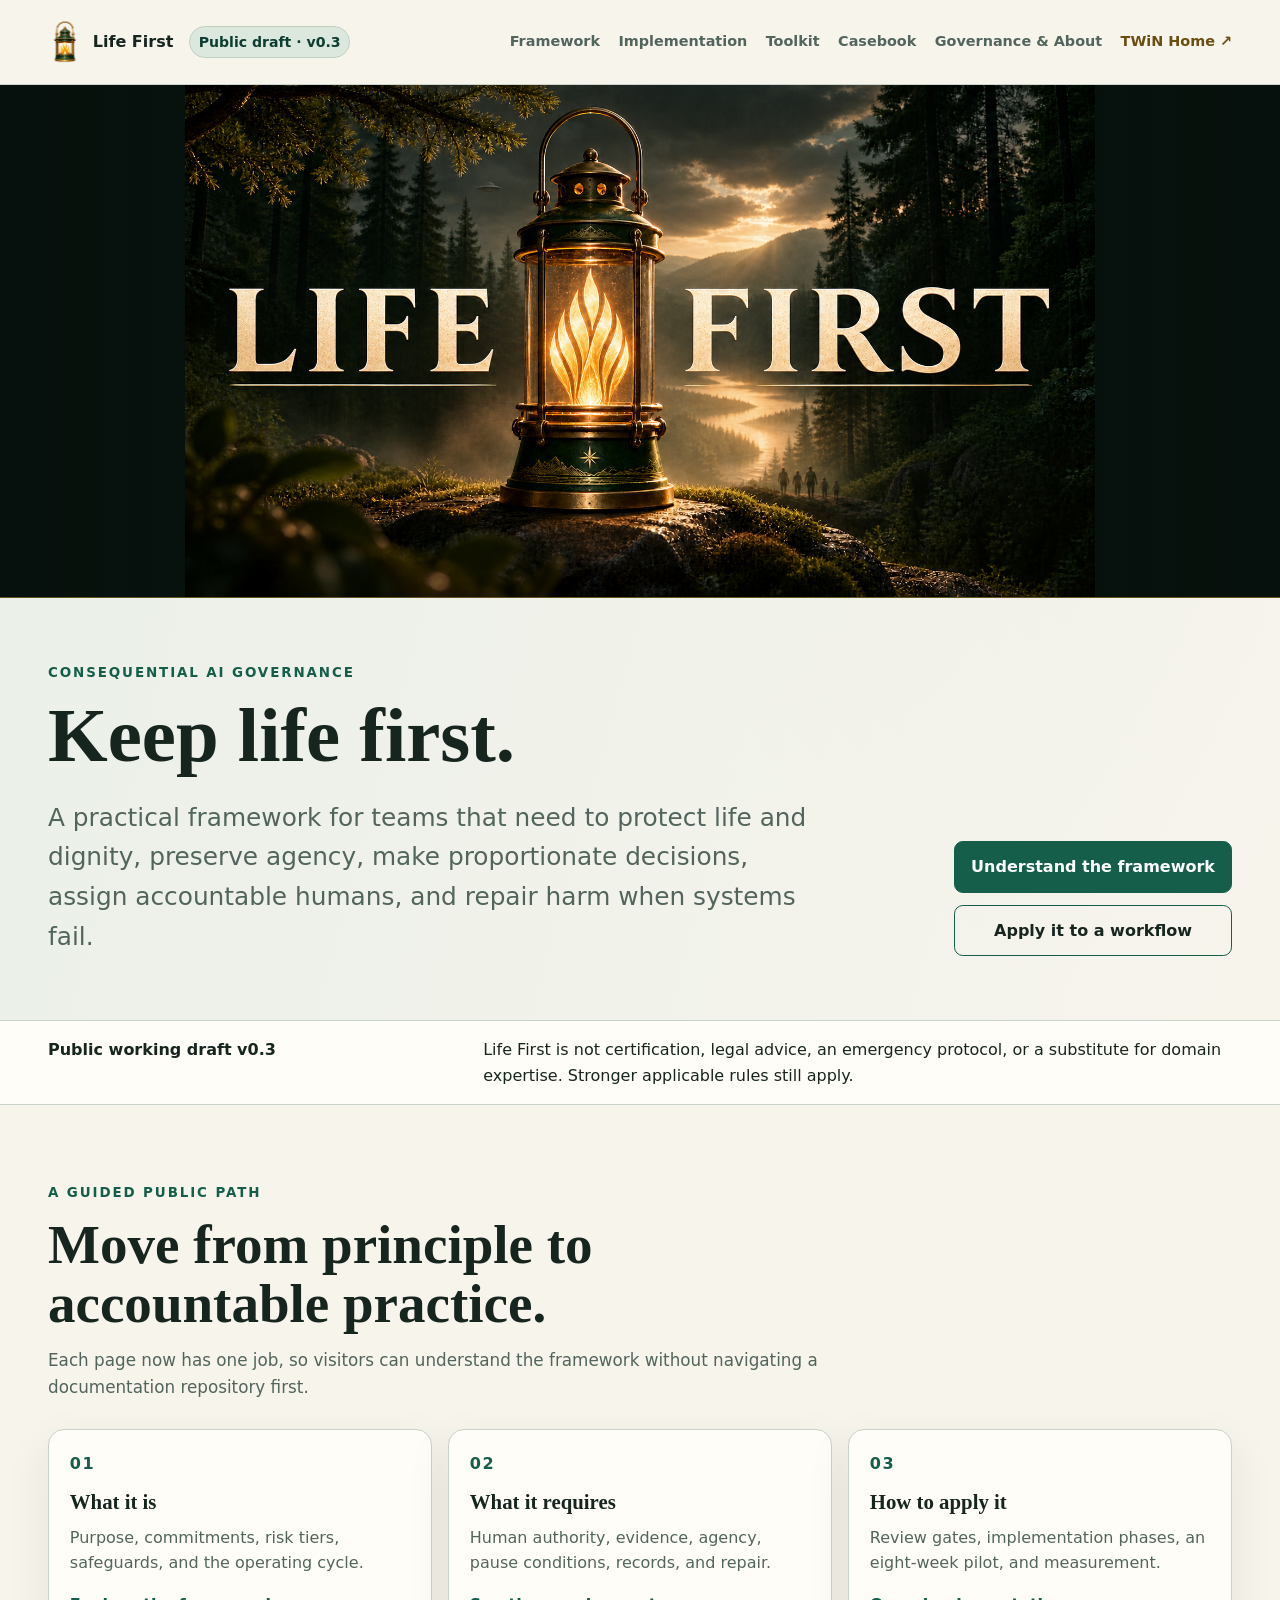
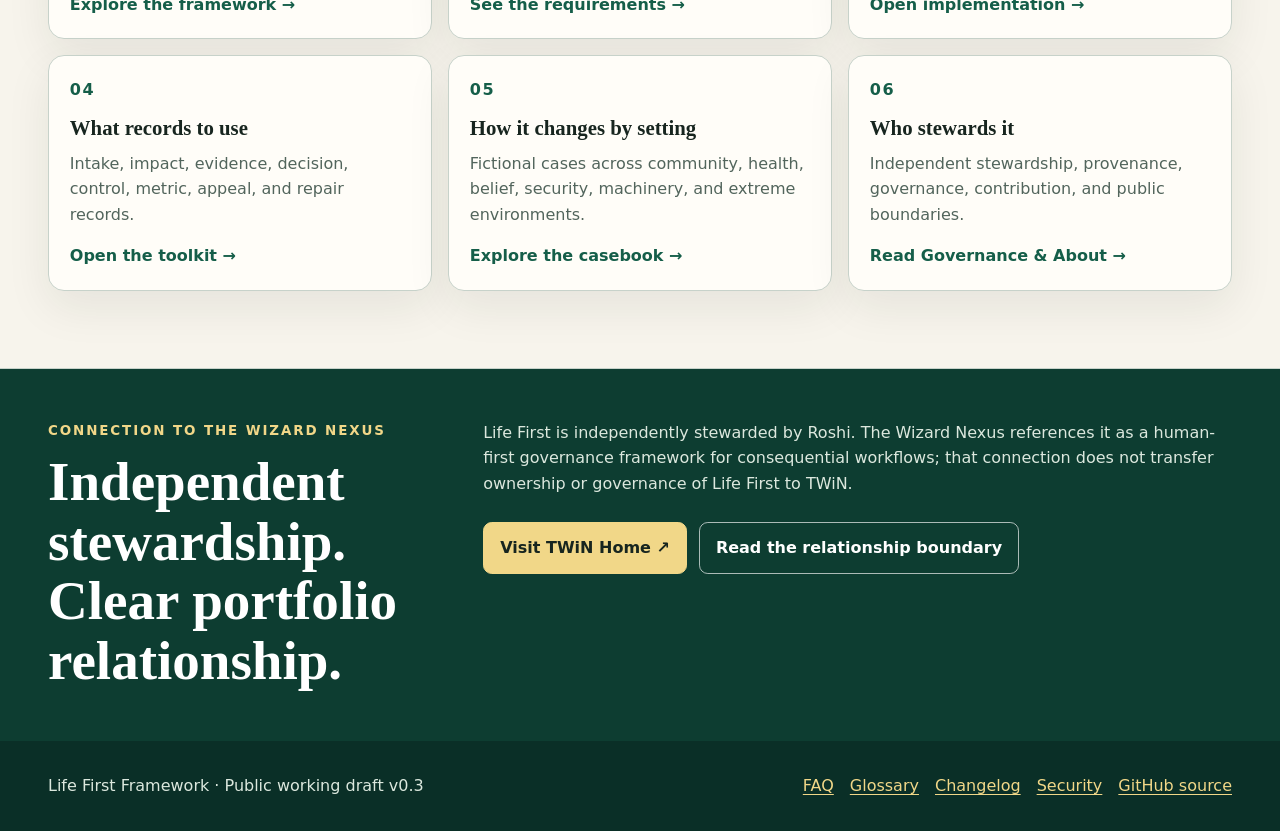
==== commit db171d8b: "Add Life First lantern brand mark" ====
--- a/index.html
+++ b/index.html
@@ -5,8 +5,8 @@
     <meta name="viewport" content="width=device-width, initial-scale=1">
     <meta name="description" content="Life First Framework v0.3: practical governance for consequential AI work centered on life, dignity, agency, and accountable human judgment.">
     <meta name="theme-color" content="#155e49">
-    <link rel="icon" type="image/svg+xml" href="assets/life-first-lantern-mark.svg?v=2">
-    <link rel="apple-touch-icon" href="assets/life-first-lantern-mark.svg?v=2">
+    <link rel="icon" type="image/png" href="assets/life-first-lantern-mark.png?v=3">
+    <link rel="apple-touch-icon" href="assets/life-first-lantern-mark.png?v=3">
     <link rel="canonical" href="https://riaevangelist.github.io/life-first-framework/">
     <meta property="og:type" content="website">
     <meta property="og:title" content="Life First Framework">
@@ -15,13 +15,13 @@
     <meta property="og:image" content="https://riaevangelist.github.io/life-first-framework/assets/life-first-lantern-banner.png?v=12">
     <meta name="twitter:card" content="summary_large_image">
     <title>Life First Framework</title>
-    <link rel="stylesheet" href="site.css?v=11">
+    <link rel="stylesheet" href="site.css?v=12">
   </head>
   <body>
     <a class="skip-link" href="#main">Skip to main content</a>
     <header class="masthead" id="top">
       <div class="wrap masthead-inner">
-        <a class="brand" href="index.html" aria-label="Life First Framework home"><img class="brand-mark" src="assets/life-first-lantern-mark.svg?v=2" alt=""><span>Life First</span></a>
+        <a class="brand" href="index.html" aria-label="Life First Framework home"><img class="brand-mark" src="assets/life-first-lantern-mark.png?v=3" alt=""><span>Life First</span></a>
         <span class="version">Public draft &middot; v0.3</span>
         <button class="menu-toggle" type="button" aria-expanded="false" aria-controls="primary-nav">Menu</button>
         <nav class="primary-nav" id="primary-nav" aria-label="Primary navigation">
--- a/site.css
+++ b/site.css
@@ -118,7 +118,7 @@
   height: 2.7rem;
   flex: 0 0 auto;
   object-fit: contain;
-  background: url("assets/life-first-lantern-mark.svg?v=2") center / contain no-repeat;
+  background: url("assets/life-first-lantern-mark.png?v=3") center / contain no-repeat;
 }
 
 img.brand-mark { background: none; }
@@ -226,7 +226,7 @@
   right: clamp(1rem, 6vw, 5rem);
   top: 50%;
   transform: translateY(-50%);
-  background: url("assets/life-first-lantern-mark.svg?v=2") center / contain no-repeat;
+  background: url("assets/life-first-lantern-mark.png?v=3") center / contain no-repeat;
   opacity: 0.075;
   pointer-events: none;
 }
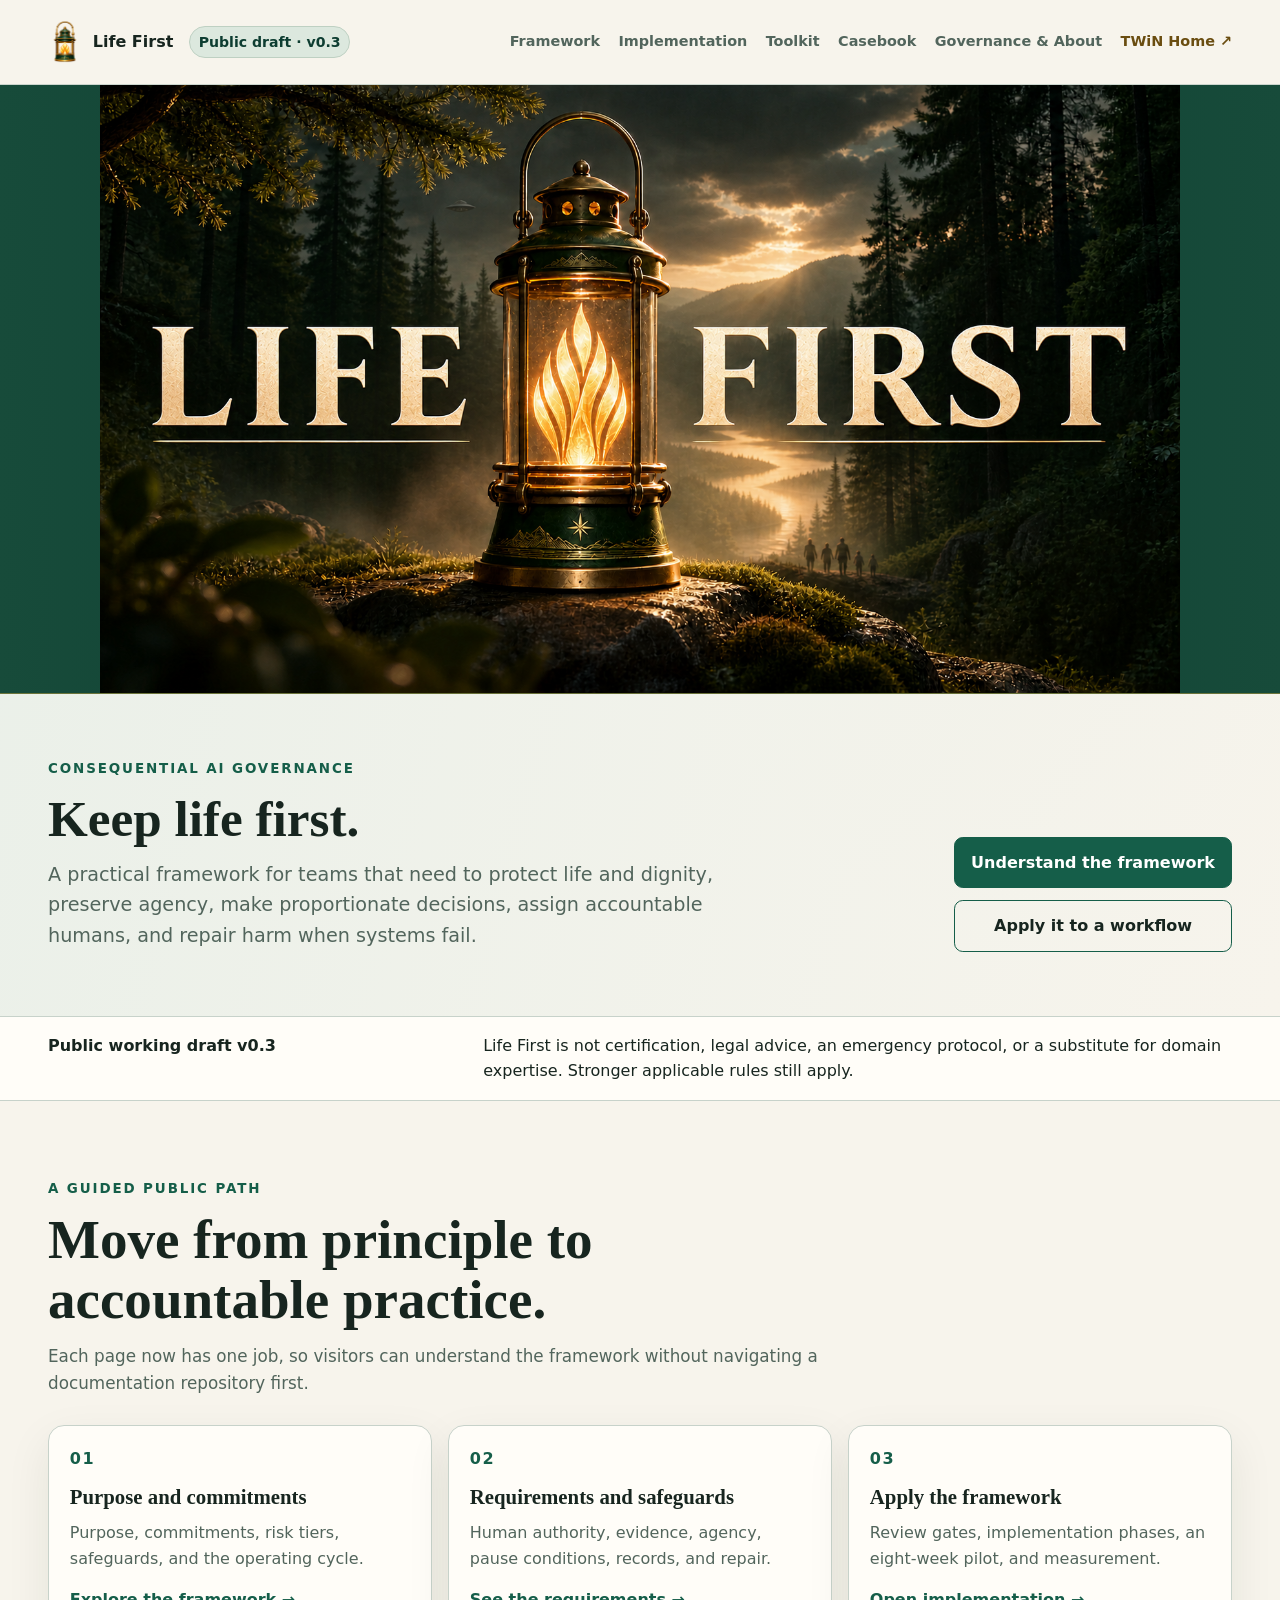
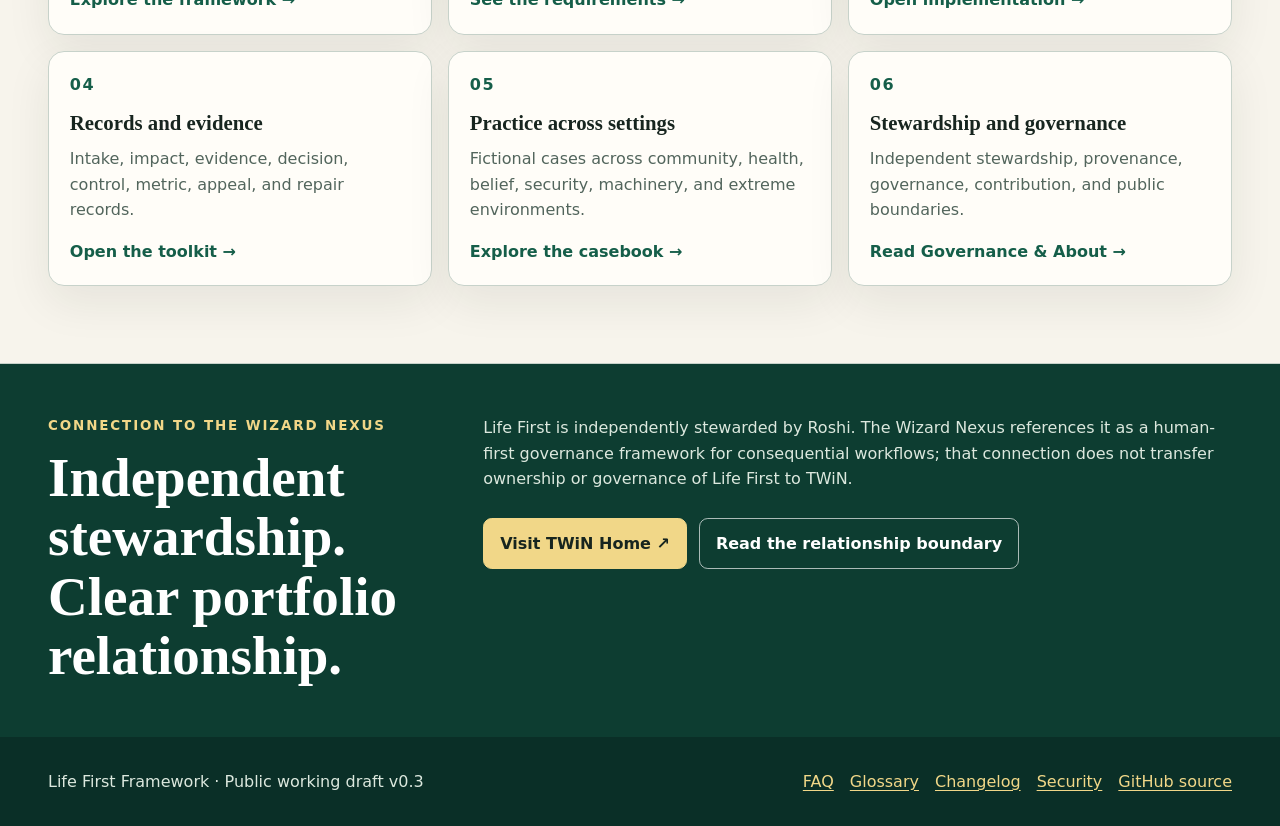
==== commit b950fa73: "Refine Life First homepage hierarchy" ====
--- a/index.html
+++ b/index.html
@@ -15,7 +15,7 @@
     <meta property="og:image" content="https://riaevangelist.github.io/life-first-framework/assets/life-first-lantern-banner.png?v=12">
     <meta name="twitter:card" content="summary_large_image">
     <title>Life First Framework</title>
-    <link rel="stylesheet" href="site.css?v=12">
+    <link rel="stylesheet" href="site.css?v=13">
   </head>
   <body>
     <a class="skip-link" href="#main">Skip to main content</a>
@@ -71,12 +71,12 @@
             <p>Each page now has one job, so visitors can understand the framework without navigating a documentation repository first.</p>
           </div>
           <div class="grid journey">
-            <a class="card card-link" href="framework.html"><h3>What it is</h3><p>Purpose, commitments, risk tiers, safeguards, and the operating cycle.</p><span class="link-label">Explore the framework &rarr;</span></a>
-            <a class="card card-link" href="framework.html#requirements"><h3>What it requires</h3><p>Human authority, evidence, agency, pause conditions, records, and repair.</p><span class="link-label">See the requirements &rarr;</span></a>
-            <a class="card card-link" href="implementation.html"><h3>How to apply it</h3><p>Review gates, implementation phases, an eight-week pilot, and measurement.</p><span class="link-label">Open implementation &rarr;</span></a>
-            <a class="card card-link" href="toolkit.html"><h3>What records to use</h3><p>Intake, impact, evidence, decision, control, metric, appeal, and repair records.</p><span class="link-label">Open the toolkit &rarr;</span></a>
-            <a class="card card-link" href="casebook.html"><h3>How it changes by setting</h3><p>Fictional cases across community, health, belief, security, machinery, and extreme environments.</p><span class="link-label">Explore the casebook &rarr;</span></a>
-            <a class="card card-link" href="governance.html"><h3>Who stewards it</h3><p>Independent stewardship, provenance, governance, contribution, and public boundaries.</p><span class="link-label">Read Governance &amp; About &rarr;</span></a>
+            <a class="card card-link" href="framework.html"><h3>Purpose and commitments</h3><p>Purpose, commitments, risk tiers, safeguards, and the operating cycle.</p><span class="link-label">Explore the framework &rarr;</span></a>
+            <a class="card card-link" href="framework.html#requirements"><h3>Requirements and safeguards</h3><p>Human authority, evidence, agency, pause conditions, records, and repair.</p><span class="link-label">See the requirements &rarr;</span></a>
+            <a class="card card-link" href="implementation.html"><h3>Apply the framework</h3><p>Review gates, implementation phases, an eight-week pilot, and measurement.</p><span class="link-label">Open implementation &rarr;</span></a>
+            <a class="card card-link" href="toolkit.html"><h3>Records and evidence</h3><p>Intake, impact, evidence, decision, control, metric, appeal, and repair records.</p><span class="link-label">Open the toolkit &rarr;</span></a>
+            <a class="card card-link" href="casebook.html"><h3>Practice across settings</h3><p>Fictional cases across community, health, belief, security, machinery, and extreme environments.</p><span class="link-label">Explore the casebook &rarr;</span></a>
+            <a class="card card-link" href="governance.html"><h3>Stewardship and governance</h3><p>Independent stewardship, provenance, governance, contribution, and public boundaries.</p><span class="link-label">Read Governance &amp; About &rarr;</span></a>
           </div>
         </div>
       </section>
--- a/site.css
+++ b/site.css
@@ -186,9 +186,7 @@
   min-height: 0;
   overflow: hidden;
   place-items: center;
-  background:
-    linear-gradient(90deg, rgba(7, 17, 13, 0.96), rgba(7, 17, 13, 0.5) 50%, rgba(7, 17, 13, 0.96)),
-    #07110d;
+  background: linear-gradient(90deg, #174b3a, var(--forest-deep) 50%, #174b3a);
   border-bottom: 1px solid rgba(211, 168, 61, 0.45);
 }
 
@@ -207,7 +205,7 @@
   display: block;
   width: auto;
   max-width: 100%;
-  max-height: 32rem;
+  max-height: 38rem;
   object-fit: contain;
 }
 
@@ -247,7 +245,13 @@
   align-items: end;
 }
 
-.home-hero h1 { font-size: clamp(2.9rem, 6vw, 5rem); }
+.home-hero h1 { font-size: clamp(2.2rem, 4vw, 3.5rem); }
+
+.home-hero .lede {
+  max-width: 46rem;
+  margin-top: 0.85rem;
+  font-size: clamp(1rem, 1.5vw, 1.25rem);
+}
 
 .home-hero .actions {
   min-width: min(100%, 18rem);
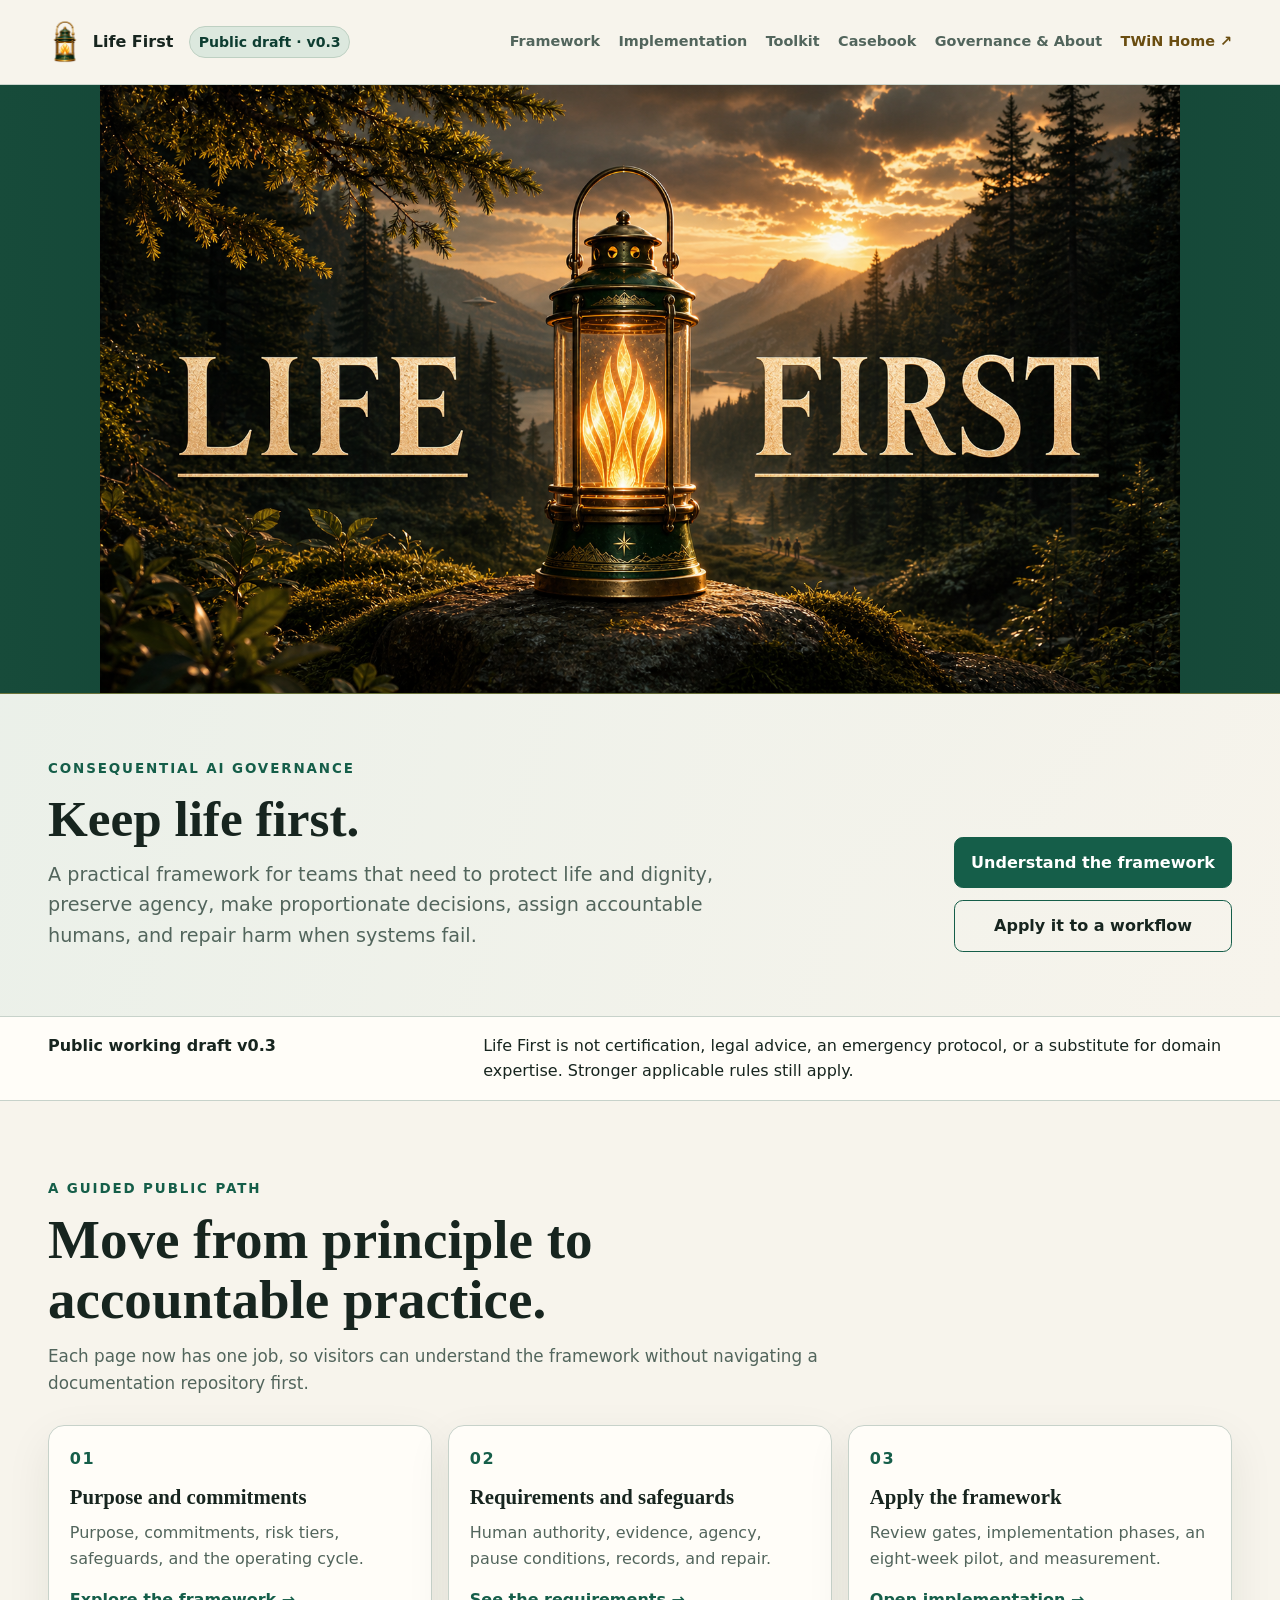
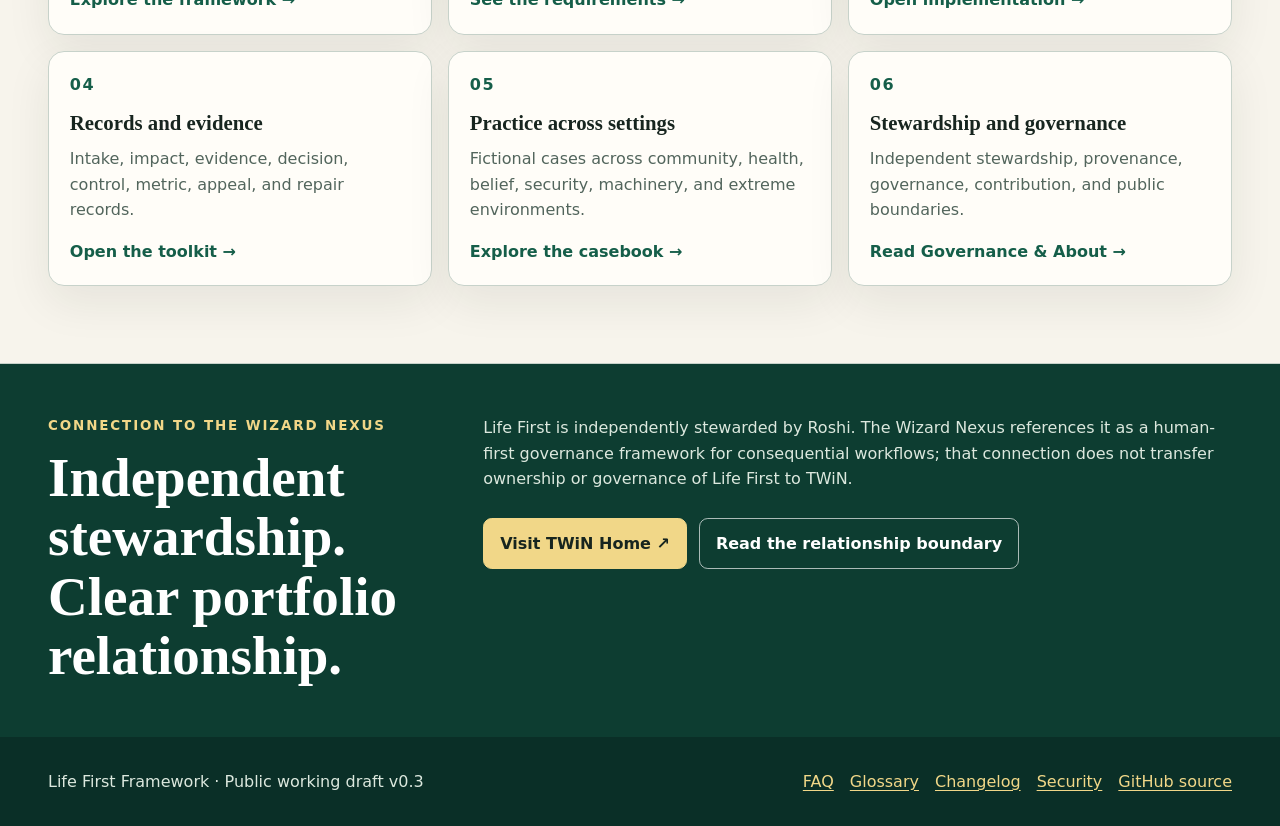
==== commit eccd5dde: "Publish crisp Life First banner" ====
--- a/index.html
+++ b/index.html
@@ -12,8 +12,15 @@
     <meta property="og:title" content="Life First Framework">
     <meta property="og:description" content="A practical framework for consequential AI work centered on life, dignity, agency, and accountable stewardship.">
     <meta property="og:url" content="https://riaevangelist.github.io/life-first-framework/">
-    <meta property="og:image" content="https://riaevangelist.github.io/life-first-framework/assets/life-first-lantern-banner.png?v=12">
+    <meta property="og:image" content="https://riaevangelist.github.io/life-first-framework/assets/life-first-lantern-banner.png?v=14">
+    <meta property="og:image:alt" content="Life First lantern illuminating a mountain forest, with distant people and a subtle UFO near the trees.">
+    <meta property="og:image:width" content="1672">
+    <meta property="og:image:height" content="941">
     <meta name="twitter:card" content="summary_large_image">
+    <meta name="twitter:title" content="Life First Framework">
+    <meta name="twitter:description" content="A practical framework for consequential AI work centered on life, dignity, agency, and accountable stewardship.">
+    <meta name="twitter:image" content="https://riaevangelist.github.io/life-first-framework/assets/life-first-lantern-banner.png?v=14">
+    <meta name="twitter:image:alt" content="Life First lantern illuminating a mountain forest, with distant people and a subtle UFO near the trees.">
     <title>Life First Framework</title>
     <link rel="stylesheet" href="site.css?v=13">
   </head>
@@ -38,7 +45,7 @@
     <main id="main">
       <section class="home-identity" aria-label="Life First identity">
         <div class="home-identity-art">
-          <img src="assets/life-first-lantern-banner.png?v=12" alt="Life First, represented by a brass and forest-green lantern illuminating a path through a mountain forest, with distant anonymous silhouettes and a subtle UFO in the sky.">
+          <img src="assets/life-first-lantern-banner.png?v=14" alt="Life First, represented by a brass and forest-green lantern illuminating a path through a mountain forest, with distant anonymous silhouettes and a subtle UFO near the trees.">
         </div>
       </section>
 
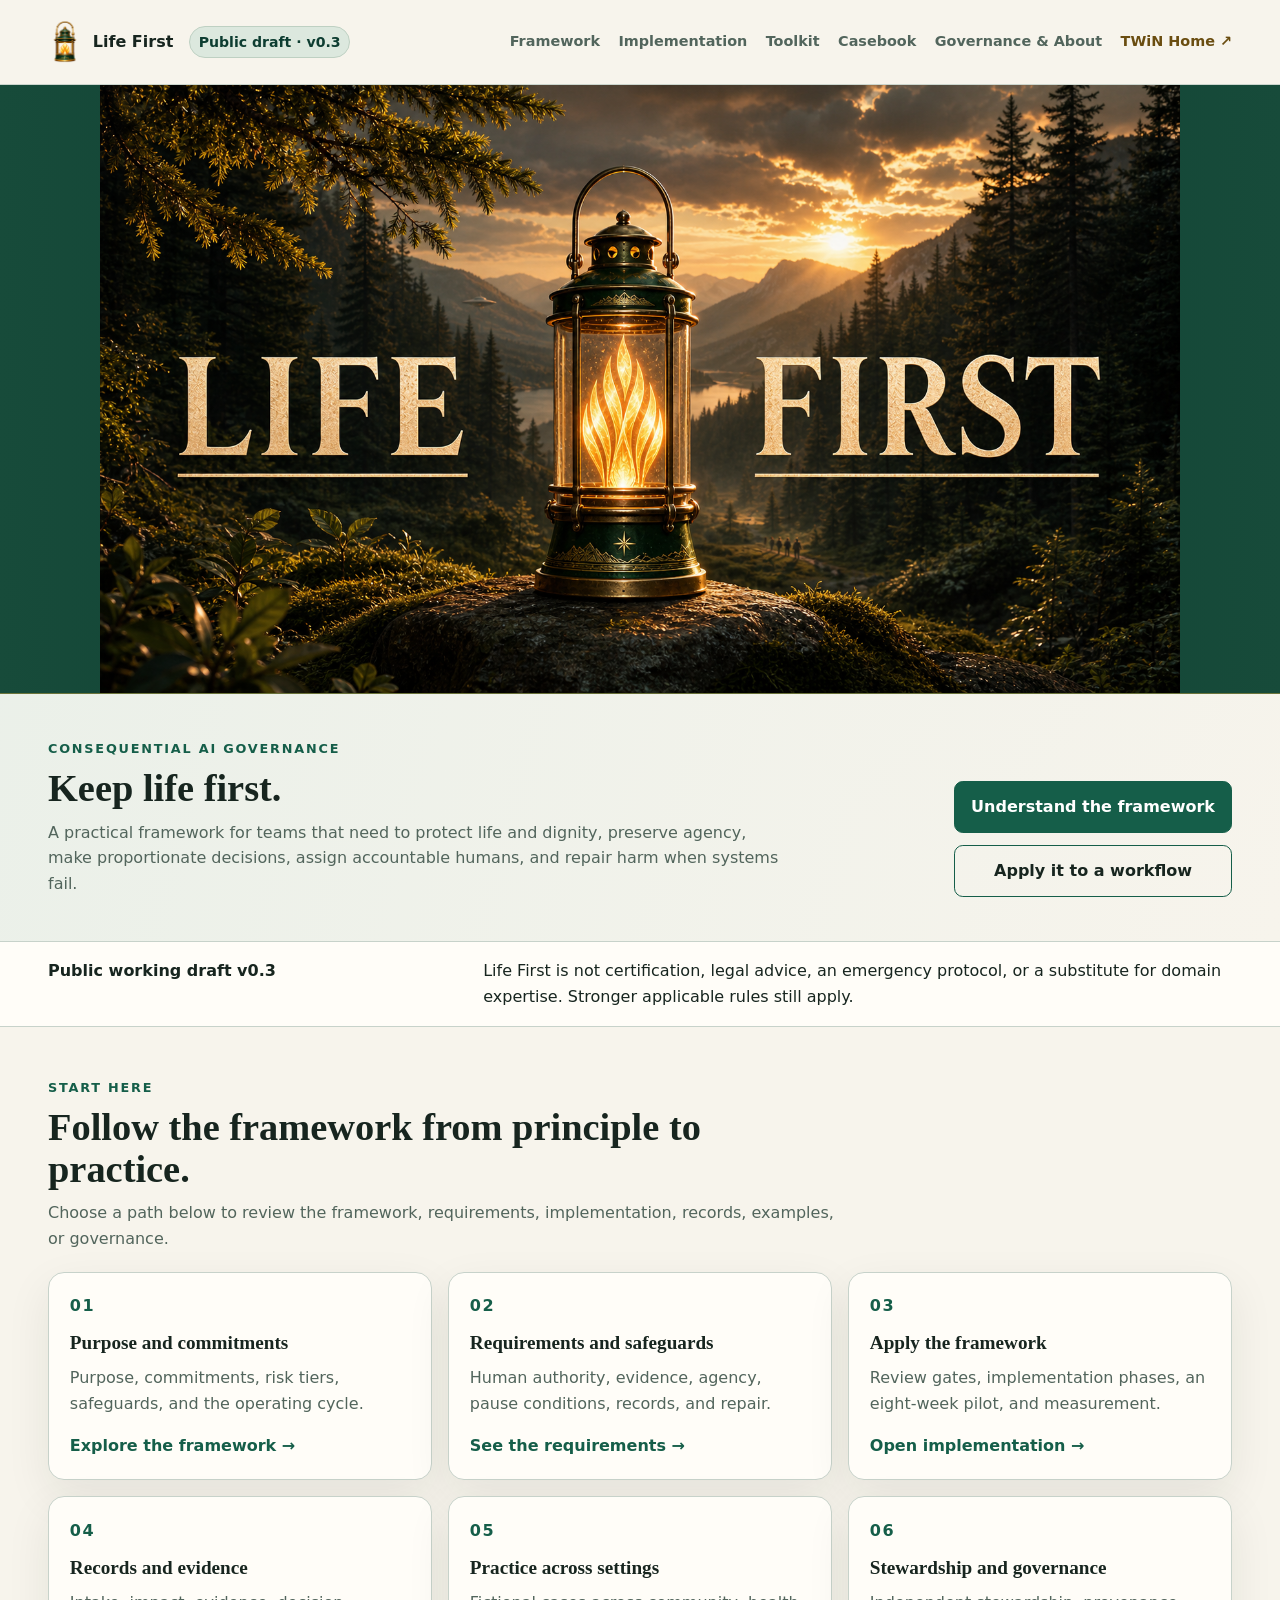
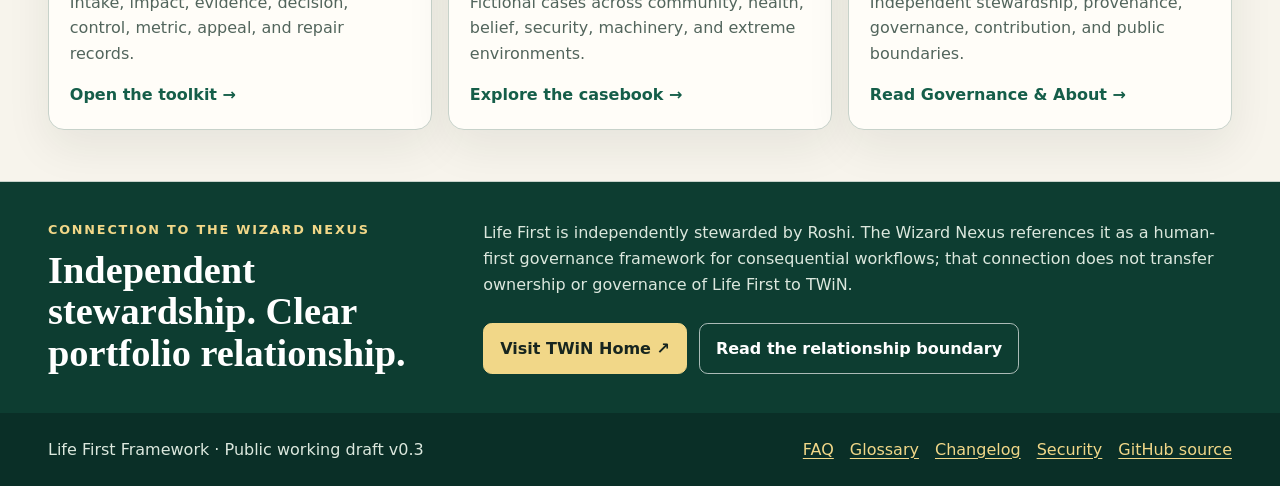
==== commit 399cd5bb: "Tighten page rhythm and clarify Start Here" ====
--- a/index.html
+++ b/index.html
@@ -22,7 +22,7 @@
     <meta name="twitter:image" content="https://riaevangelist.github.io/life-first-framework/assets/life-first-lantern-banner.png?v=14">
     <meta name="twitter:image:alt" content="Life First lantern illuminating a mountain forest, with distant people and a subtle UFO near the trees.">
     <title>Life First Framework</title>
-    <link rel="stylesheet" href="site.css?v=13">
+    <link rel="stylesheet" href="site.css?v=14">
   </head>
   <body>
     <a class="skip-link" href="#main">Skip to main content</a>
@@ -73,9 +73,9 @@
       <section class="section" aria-labelledby="journey-title">
         <div class="wrap">
           <div class="section-head">
-            <p class="eyebrow">A guided public path</p>
-            <h2 id="journey-title">Move from principle to accountable practice.</h2>
-            <p>Each page now has one job, so visitors can understand the framework without navigating a documentation repository first.</p>
+            <p class="eyebrow">Start here</p>
+            <h2 id="journey-title">Follow the framework from principle to practice.</h2>
+            <p>Choose a path below to review the framework, requirements, implementation, records, examples, or governance.</p>
           </div>
           <div class="grid journey">
             <a class="card card-link" href="framework.html"><h3>Purpose and commitments</h3><p>Purpose, commitments, risk tiers, safeguards, and the operating cycle.</p><span class="link-label">Explore the framework &rarr;</span></a>
--- a/site.css
+++ b/site.css
@@ -59,9 +59,9 @@
   line-height: 1.08;
 }
 
-h1 { font-size: clamp(3rem, 7vw, 5.8rem); }
-h2 { font-size: clamp(2rem, 4.3vw, 3.45rem); }
-h3 { font-size: 1.3rem; }
+h1 { font-size: clamp(2.4rem, 5vw, 4.2rem); }
+h2 { font-size: clamp(1.75rem, 3vw, 2.5rem); }
+h3 { font-size: 1.2rem; }
 
 p { margin: 0; }
 
@@ -212,7 +212,7 @@
 .hero {
   position: relative;
   overflow: hidden;
-  padding: clamp(4rem, 8vw, 6.4rem) 0;
+  padding: clamp(2.5rem, 5vw, 4rem) 0;
   border-bottom: 1px solid var(--line);
 }
 
@@ -232,7 +232,7 @@
 .hero .wrap { position: relative; z-index: 1; }
 
 .home-hero {
-  padding-block: clamp(2.5rem, 5vw, 4rem);
+  padding-block: clamp(1.8rem, 3.5vw, 2.8rem);
   background: linear-gradient(105deg, rgba(231, 239, 232, 0.76), rgba(247, 244, 236, 0.94));
 }
 
@@ -245,12 +245,12 @@
   align-items: end;
 }
 
-.home-hero h1 { font-size: clamp(2.2rem, 4vw, 3.5rem); }
+.home-hero h1 { font-size: clamp(1.9rem, 3vw, 2.65rem); }
 
 .home-hero .lede {
   max-width: 46rem;
-  margin-top: 0.85rem;
-  font-size: clamp(1rem, 1.5vw, 1.25rem);
+  margin-top: 0.65rem;
+  font-size: clamp(0.98rem, 1.25vw, 1.1rem);
 }
 
 .home-hero .actions {
@@ -260,11 +260,11 @@
   align-items: stretch;
 }
 
-.hero-compact { padding-block: clamp(3.2rem, 6vw, 4.8rem); }
-
-.toolkit-page .hero h1 { font-size: clamp(3rem, 6vw, 4.8rem); }
-.toolkit-page .section { padding: clamp(2.8rem, 5vw, 4.5rem) 0; }
-.toolkit-page .section-head h2 { font-size: clamp(2rem, 3.6vw, 2.8rem); }
+.hero-compact { padding-block: clamp(2.1rem, 4vw, 3.2rem); }
+
+.toolkit-page .hero h1 { font-size: clamp(2.4rem, 4.5vw, 3.6rem); }
+.toolkit-page .section { padding: clamp(2rem, 3.5vw, 3rem) 0; }
+.toolkit-page .section-head h2 { font-size: clamp(1.75rem, 2.8vw, 2.3rem); }
 
 .toolkit-guide {
   padding: 1.7rem 0;
@@ -334,9 +334,9 @@
 }
 
 .eyebrow {
-  margin-bottom: 0.7rem;
+  margin-bottom: 0.55rem;
   color: var(--forest);
-  font-size: 0.84rem;
+  font-size: 0.8rem;
   font-weight: 850;
   letter-spacing: 0.14em;
   text-transform: uppercase;
@@ -344,9 +344,9 @@
 
 .lede {
   max-width: 49rem;
-  margin-top: 1.25rem;
+  margin-top: 0.9rem;
   color: var(--muted);
-  font-size: clamp(1.15rem, 2.2vw, 1.55rem);
+  font-size: clamp(1rem, 1.5vw, 1.25rem);
 }
 
 .actions {
@@ -387,8 +387,8 @@
   align-items: start;
 }
 
-.section { padding: clamp(3.3rem, 6vw, 5.5rem) 0; }
-.section.compact { padding: clamp(2.3rem, 4vw, 3.5rem) 0; }
+.section { padding: clamp(2rem, 4vw, 3.5rem) 0; }
+.section.compact { padding: clamp(1.6rem, 3vw, 2.5rem) 0; }
 .section + .section { border-top: 1px solid var(--line); }
 .section.tint { background: rgba(231, 239, 232, 0.72); }
 .section.deep { color: white; background: var(--forest-deep); }
@@ -398,13 +398,13 @@
 
 .section-head {
   max-width: 50rem;
-  margin-bottom: 1.75rem;
+  margin-bottom: 1.25rem;
 }
 
 .section-head > p:last-child {
-  margin-top: 0.85rem;
+  margin-top: 0.65rem;
   color: var(--muted);
-  font-size: 1.05rem;
+  font-size: 1rem;
 }
 
 .section.deep .section-head > p:last-child { color: #dce8de; }
@@ -760,7 +760,7 @@
 }
 
 .site-footer {
-  padding: 2rem 0;
+  padding: 1.5rem 0;
   color: #dce8de;
   background: #0a2f27;
 }
@@ -854,16 +854,16 @@
 
 @media (max-width: 620px) {
   .wrap { width: min(var(--max), calc(100% - 2rem)); }
-  h1 { font-size: clamp(3rem, 15vw, 4.25rem); }
-  h2 { font-size: clamp(2rem, 10vw, 2.8rem); }
+  h1 { font-size: clamp(2.15rem, 11vw, 3rem); }
+  h2 { font-size: clamp(1.65rem, 8vw, 2.25rem); }
   .home-identity img {
     width: 100%;
     height: auto;
     max-height: none;
   }
-  .hero { padding-block: 3.5rem; }
+  .hero { padding-block: 2.5rem; }
   .hero::after { right: 0.75rem; }
-  .home-hero { padding-block: 2.5rem; }
+  .home-hero { padding-block: 1.8rem; }
   .grid,
   .grid.two,
   .grid.four,
